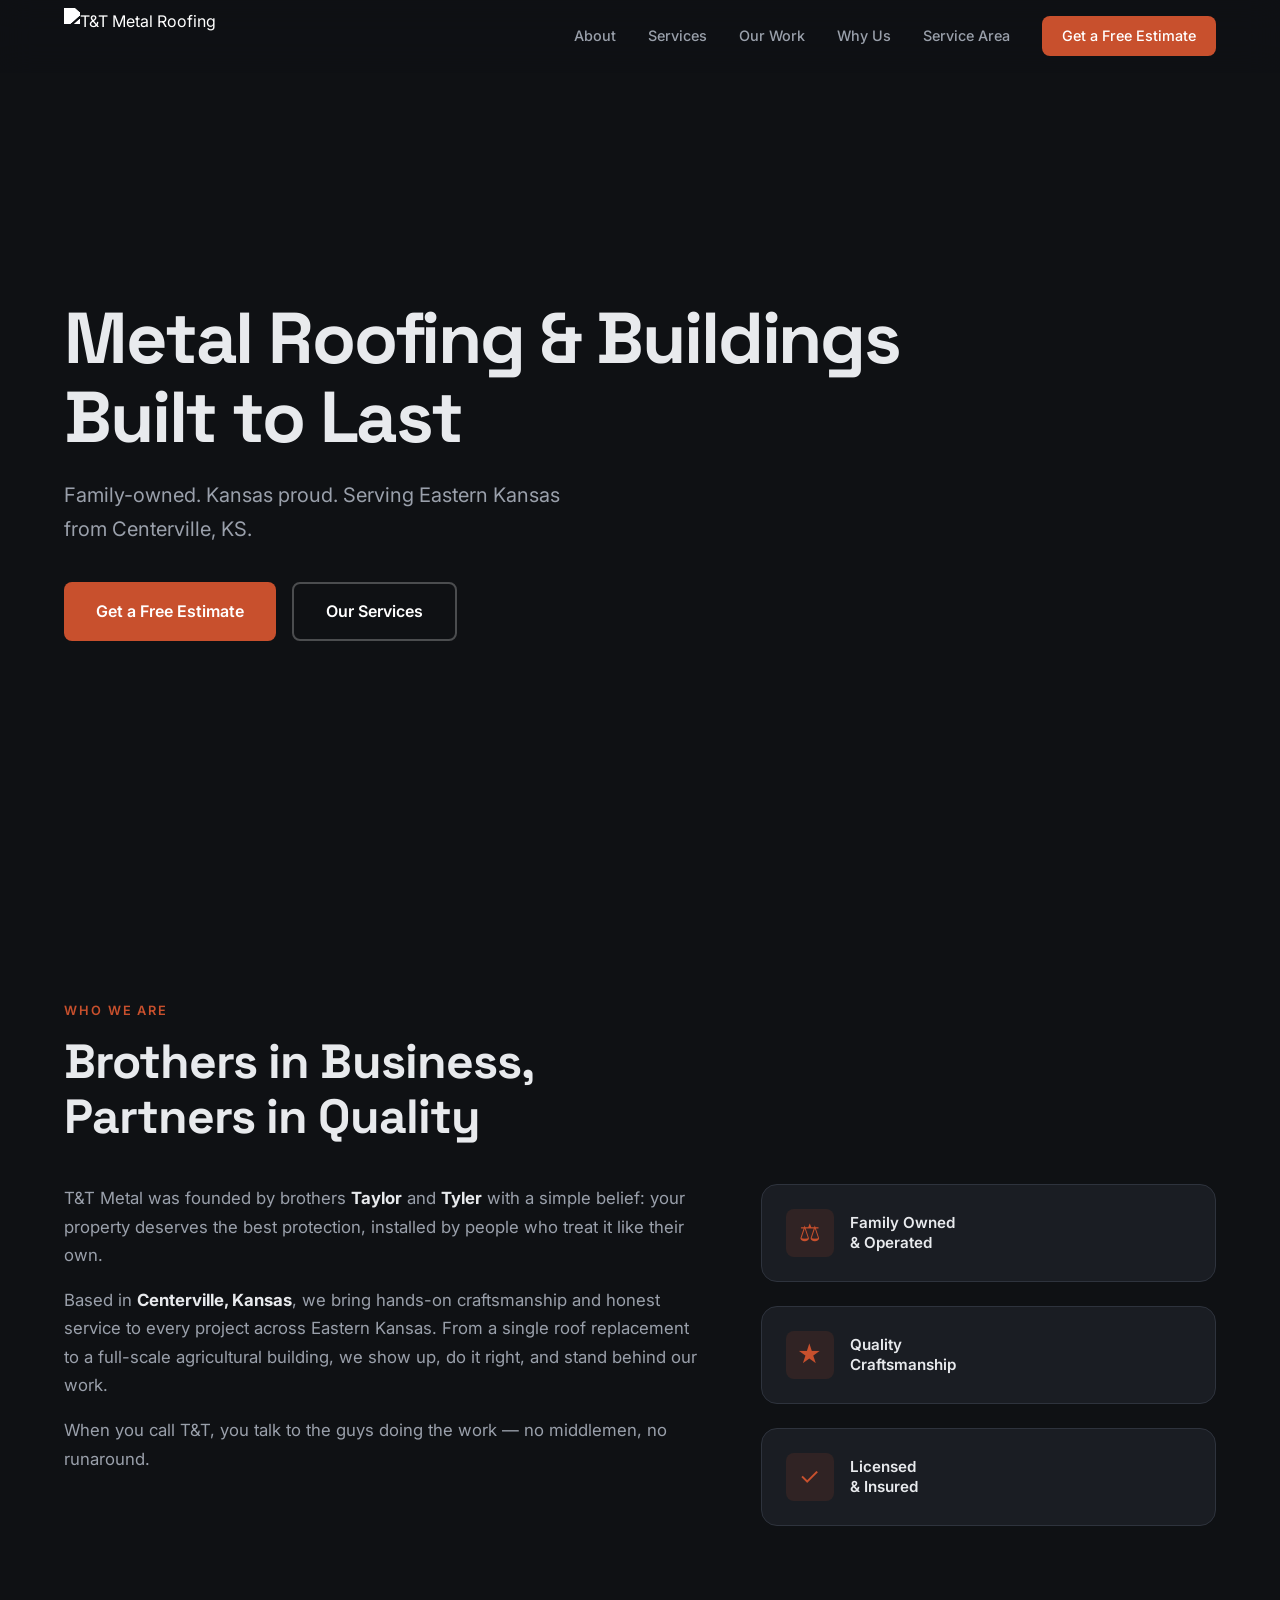
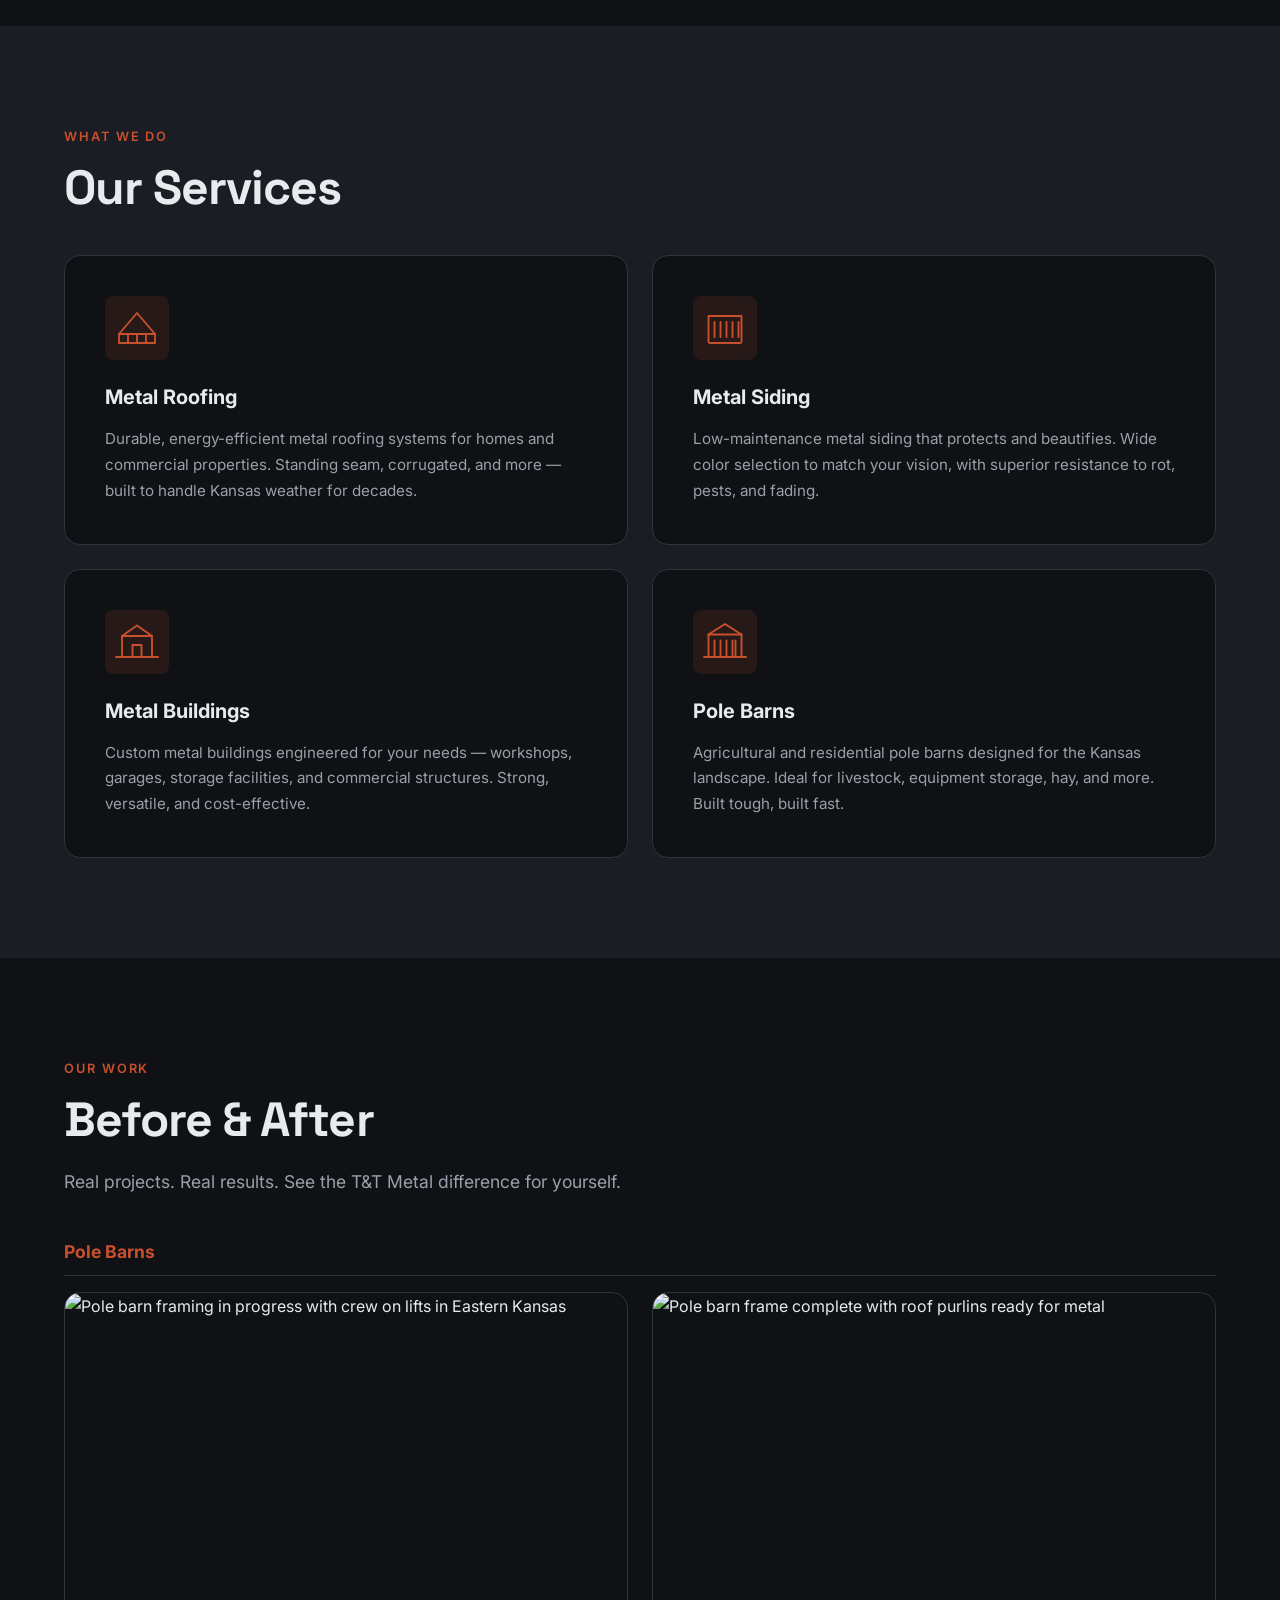
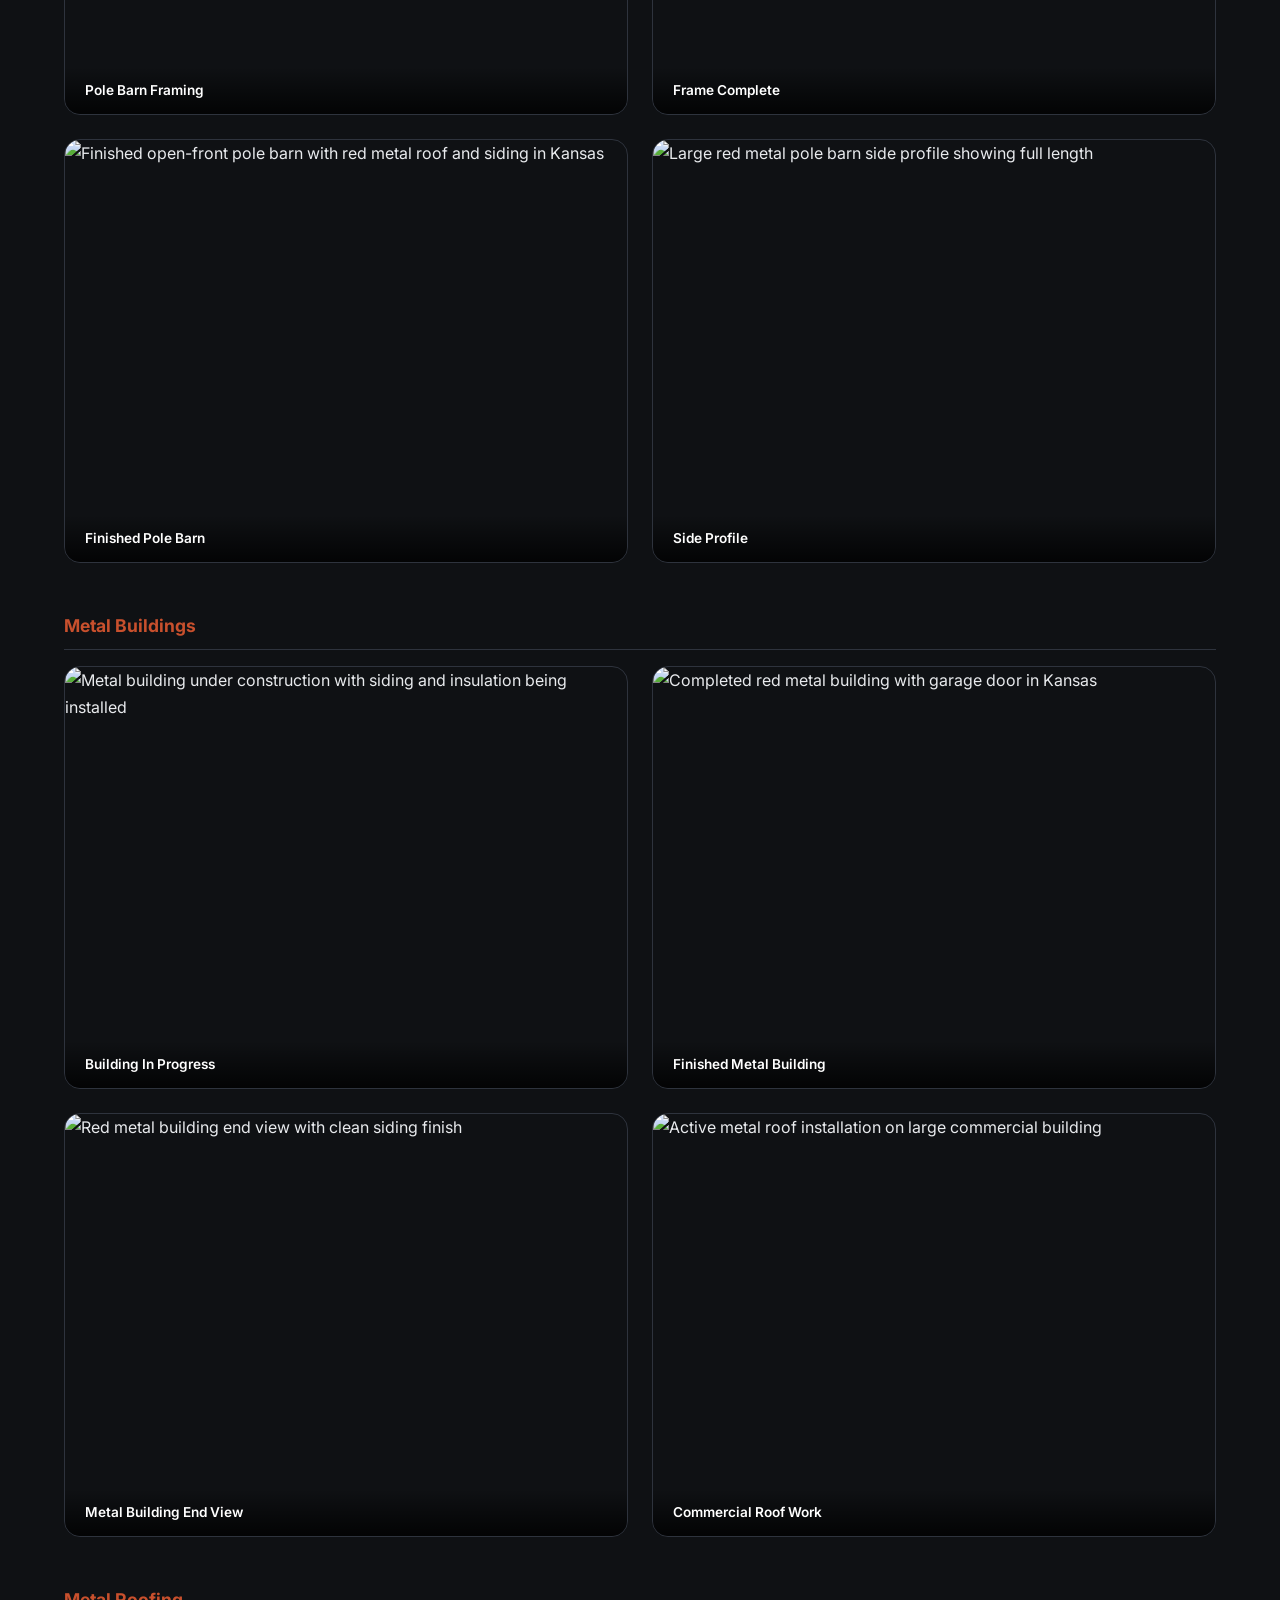
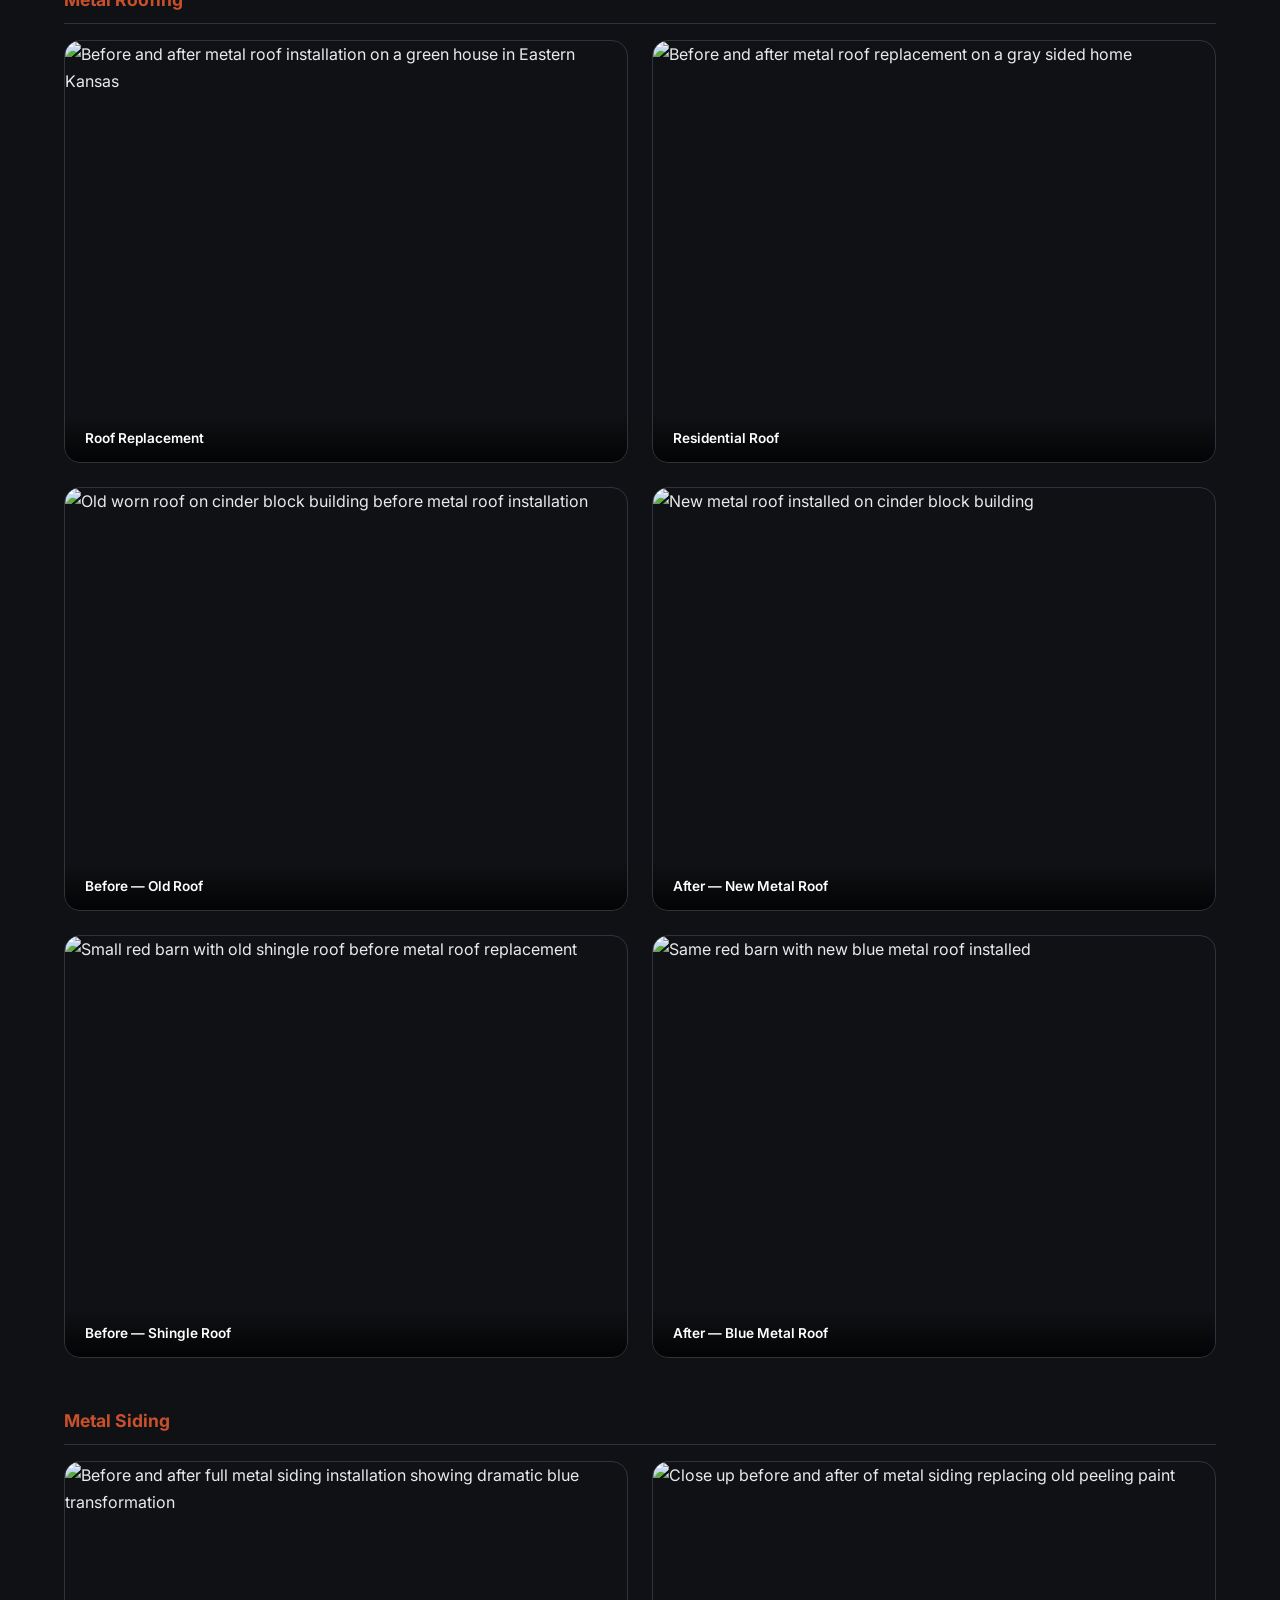
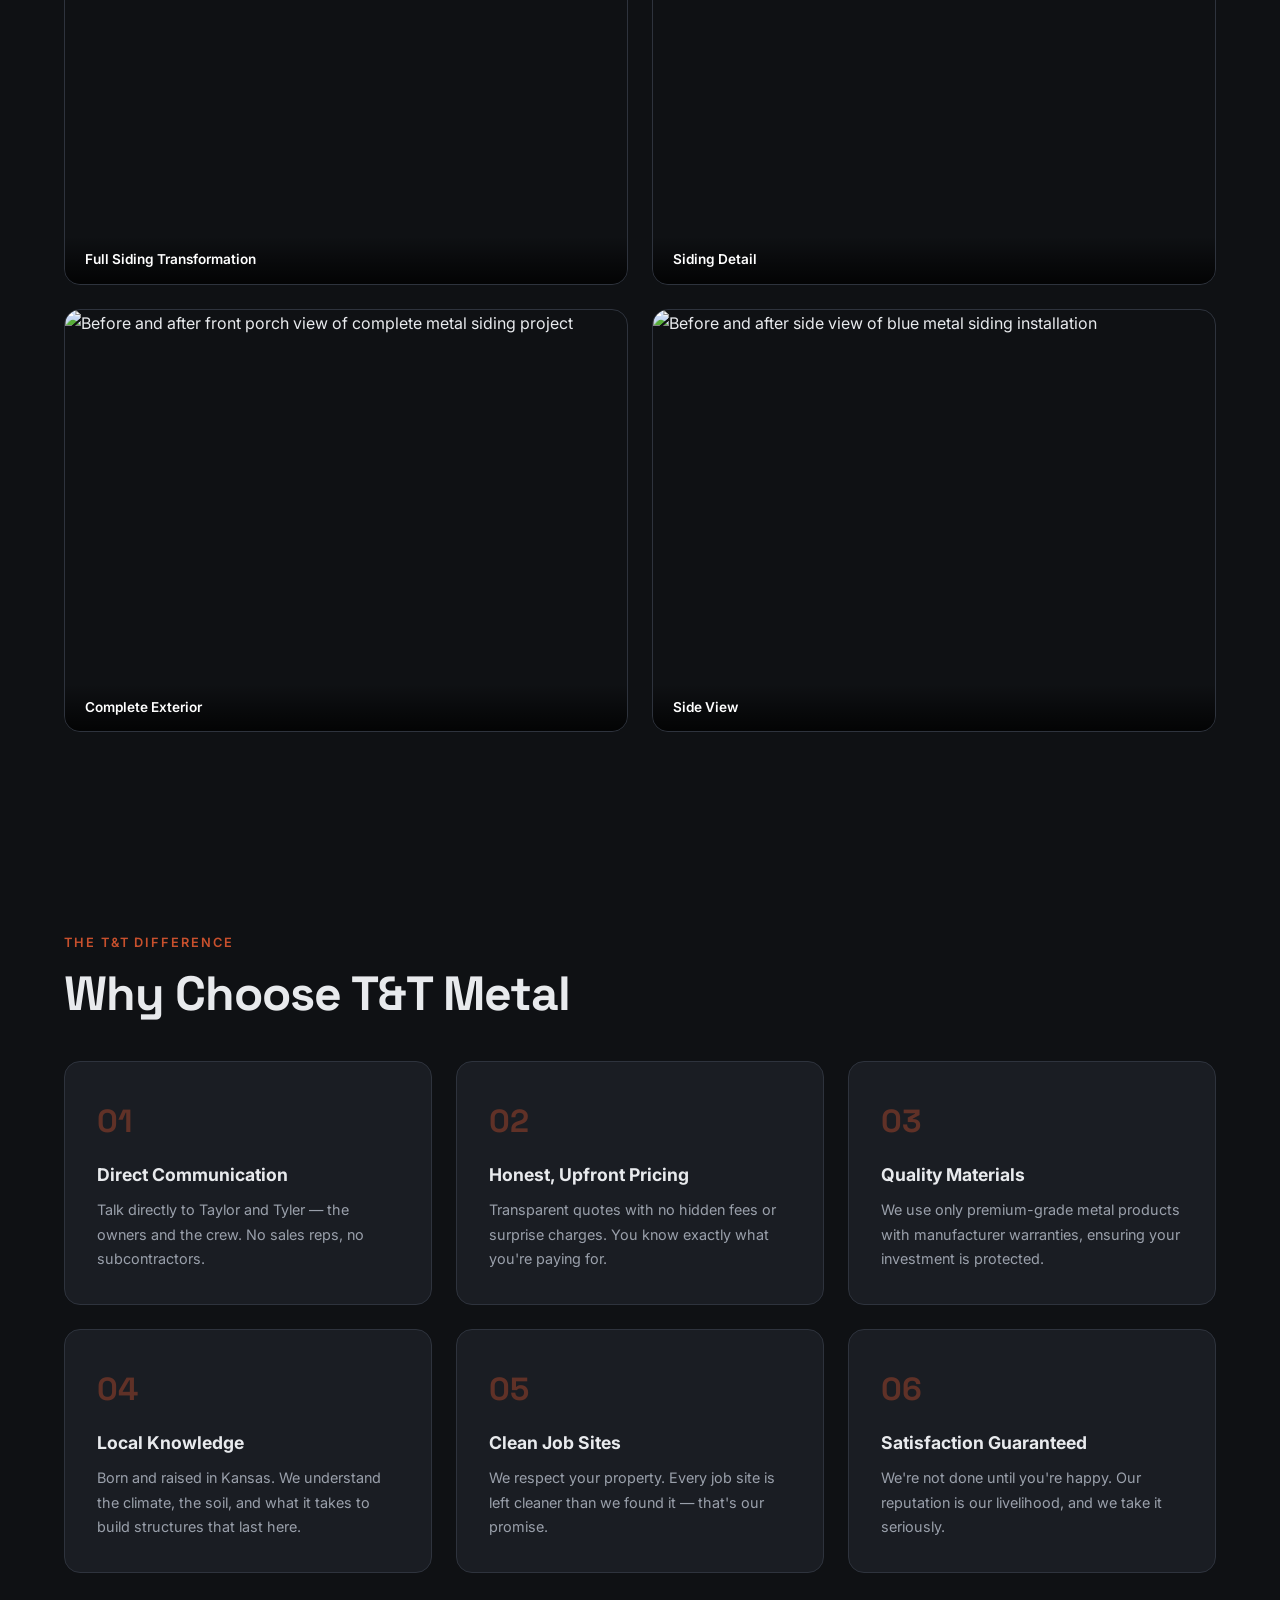
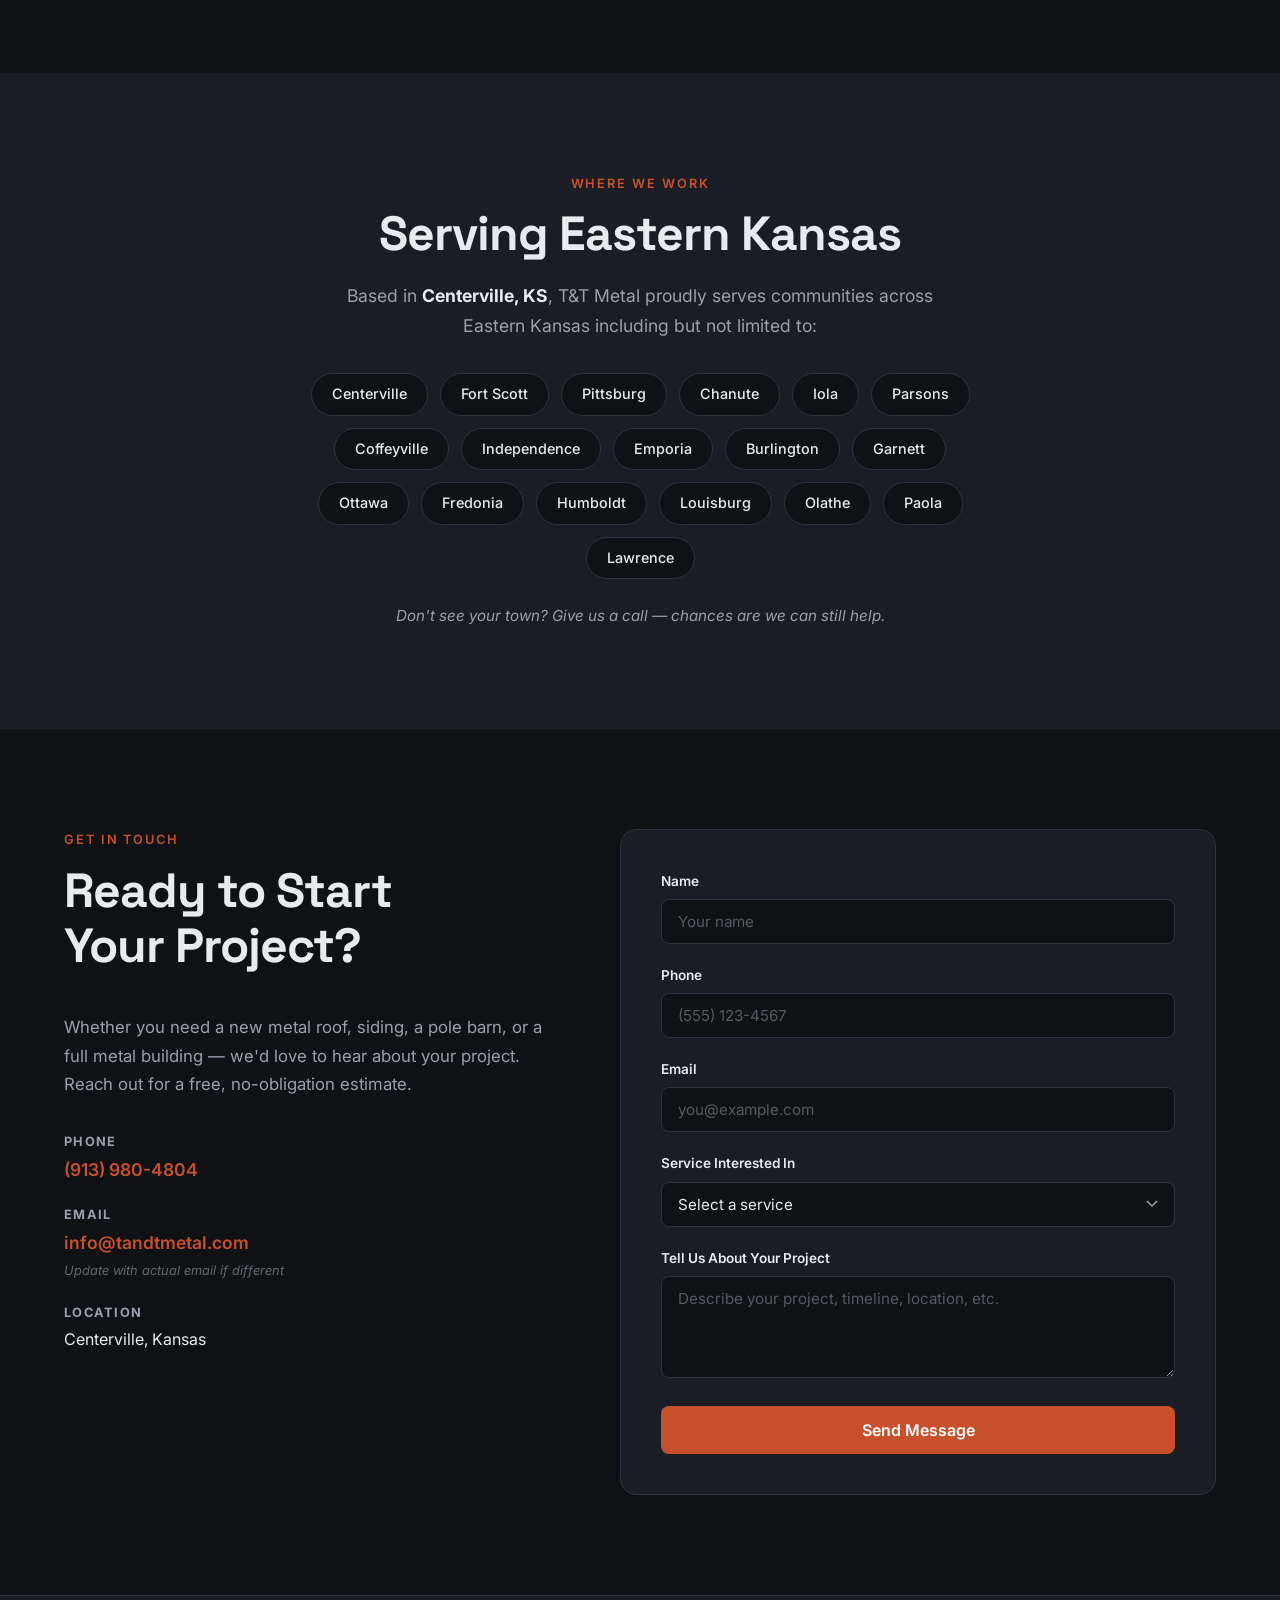
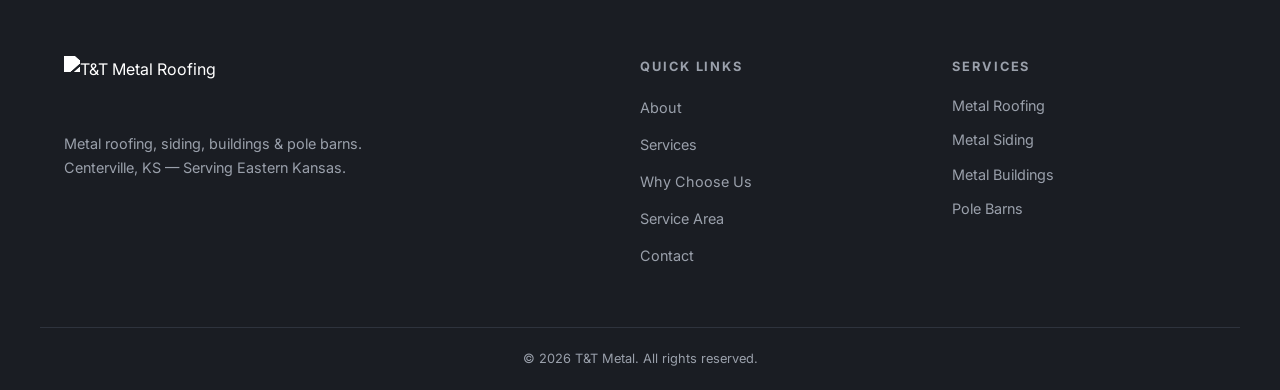
==== index.html @ 86aa4839 "Add new project images, update hero, categorize gallery - New hero slideshow: pole barn (1582), meta" ====
<!DOCTYPE html>
<html lang="en">
<head>
  <meta charset="UTF-8">
  <meta name="viewport" content="width=device-width, initial-scale=1.0">
  <title>T&T Metal | Metal Roofing, Siding & Buildings in Southeast Kansas</title>
  <meta name="description" content="T&T Metal provides expert metal roofing, siding installation, metal buildings, and pole barns across Eastern Kansas. Family-owned and operated out of Centerville, KS. Get a free estimate today.">
  <meta name="keywords" content="metal roofing Kansas, metal siding installation, pole barns Southeast Kansas, metal buildings Centerville KS, T&T Metal, roofing contractor Eastern Kansas">
  <meta name="robots" content="index, follow">
  <link rel="canonical" href="https://www.tandtmetal.com/">

  <!-- Open Graph -->
  <meta property="og:title" content="T&T Metal | Metal Roofing & Buildings in Southeast Kansas">
  <meta property="og:description" content="Expert metal roofing, siding, buildings, and pole barns. Family-owned in Centerville, KS. Serving all of Eastern Kansas.">
  <meta property="og:type" content="website">
  <meta property="og:url" content="https://www.tandtmetal.com/">
  <meta property="og:locale" content="en_US">

  <!-- Fonts -->
  <link rel="preconnect" href="https://fonts.googleapis.com">
  <link rel="preconnect" href="https://fonts.gstatic.com" crossorigin>
  <link href="https://fonts.googleapis.com/css2?family=Inter:wght@400;500;600;700;800&family=Space+Grotesk:wght@700&display=swap" rel="stylesheet">

  <link rel="stylesheet" href="styles.css">

  <!-- Structured Data: LocalBusiness -->
  <script type="application/ld+json">
  {
    "@context": "https://schema.org",
    "@type": "RoofingContractor",
    "name": "T&T Metal",
    "description": "Expert metal roofing, siding installation, metal buildings, and pole barns serving Eastern Kansas.",
    "url": "https://www.tandtmetal.com",
    "telephone": "+19139804804",
    "address": {
      "@type": "PostalAddress",
      "addressLocality": "Centerville",
      "addressRegion": "KS",
      "addressCountry": "US"
    },
    "areaServed": {
      "@type": "GeoCircle",
      "geoMidpoint": {
        "@type": "GeoCoordinates",
        "latitude": 37.73,
        "longitude": -95.46
      },
      "geoRadius": "100 mi"
    },
    "founder": [
      { "@type": "Person", "name": "Taylor" },
      { "@type": "Person", "name": "Tyler" }
    ],
    "sameAs": []
  }
  </script>
</head>
<body>

  <!-- Navigation -->
  <header class="site-header" id="header">
    <nav class="nav container">
      <a href="#hero" class="logo" aria-label="T&T Metal home">
        <img src="images/logo.png" alt="T&T Metal Roofing" class="logo-img">
      </a>
      <ul class="nav-links" id="navLinks">
        <li><a href="#about">About</a></li>
        <li><a href="#services">Services</a></li>
        <li><a href="#gallery">Our Work</a></li>
        <li><a href="#why-us">Why Us</a></li>
        <li><a href="#area">Service Area</a></li>
        <li><a href="#contact" class="btn btn-nav">Get a Free Estimate</a></li>
      </ul>
      <button class="nav-toggle" id="navToggle" aria-label="Toggle navigation" aria-expanded="false">
        <span></span><span></span><span></span>
      </button>
    </nav>
  </header>

  <!-- Hero -->
  <section class="hero" id="hero">
    <div class="hero-slideshow" id="heroSlideshow">
      <div class="hero-slide active" style="background-image: url('images/1582.jpg')"></div>
      <div class="hero-slide" style="background-image: url('images/1580.jpg')"></div>
      <div class="hero-slide" style="background-image: url('images/1584.jpg')"></div>
      <div class="hero-slide" style="background-image: url('images/hero9.jpg')"></div>
      <div class="hero-slide" style="background-image: url('images/hero5.jpg')"></div>
    </div>
    <div class="hero-overlay"></div>
    <div class="hero-content container">
      <h1>Metal Roofing & Buildings<br>Built to Last</h1>
      <p class="hero-sub">Family-owned. Kansas proud. Serving Eastern Kansas from Centerville, KS.</p>
      <div class="hero-actions">
        <a href="#contact" class="btn btn-primary btn-lg">Get a Free Estimate</a>
        <a href="#services" class="btn btn-outline btn-lg">Our Services</a>
      </div>
    </div>
  </section>

  <!-- About -->
  <section class="section about" id="about">
    <div class="container">
      <div class="section-label">Who We Are</div>
      <h2>Brothers in Business,<br>Partners in Quality</h2>
      <div class="about-grid">
        <div class="about-text">
          <p>T&T Metal was founded by brothers <strong>Taylor</strong> and <strong>Tyler</strong> with a simple belief: your property deserves the best protection, installed by people who treat it like their own.</p>
          <p>Based in <strong>Centerville, Kansas</strong>, we bring hands-on craftsmanship and honest service to every project across Eastern Kansas. From a single roof replacement to a full-scale agricultural building, we show up, do it right, and stand behind our work.</p>
          <p>When you call T&T, you talk to the guys doing the work &mdash; no middlemen, no runaround.</p>
        </div>
        <div class="about-stats">
          <div class="stat">
            <span class="stat-icon">&#9878;</span>
            <span class="stat-label">Family Owned<br>& Operated</span>
          </div>
          <div class="stat">
            <span class="stat-icon">&#9733;</span>
            <span class="stat-label">Quality<br>Craftsmanship</span>
          </div>
          <div class="stat">
            <span class="stat-icon">&#10003;</span>
            <span class="stat-label">Licensed<br>& Insured</span>
          </div>
        </div>
      </div>
    </div>
  </section>

  <!-- Services -->
  <section class="section services" id="services">
    <div class="container">
      <div class="section-label">What We Do</div>
      <h2>Our Services</h2>
      <div class="services-grid">

        <div class="service-card">
          <div class="service-icon">
            <svg viewBox="0 0 64 64" fill="none" stroke="currentColor" stroke-width="2.5" stroke-linecap="round" stroke-linejoin="round" width="48" height="48"><path d="M8 40L32 12l24 28"/><path d="M8 40h48v12H8z"/><path d="M20 40v12M32 40v12M44 40v12"/></svg>
          </div>
          <h3>Metal Roofing</h3>
          <p>Durable, energy-efficient metal roofing systems for homes and commercial properties. Standing seam, corrugated, and more &mdash; built to handle Kansas weather for decades.</p>
        </div>

        <div class="service-card">
          <div class="service-icon">
            <svg viewBox="0 0 64 64" fill="none" stroke="currentColor" stroke-width="2.5" stroke-linecap="round" stroke-linejoin="round" width="48" height="48"><rect x="10" y="16" width="44" height="36" rx="2"/><path d="M10 16h44M18 24v20M26 24v20M34 24v20M42 24v20M50 24v20"/></svg>
          </div>
          <h3>Metal Siding</h3>
          <p>Low-maintenance metal siding that protects and beautifies. Wide color selection to match your vision, with superior resistance to rot, pests, and fading.</p>
        </div>

        <div class="service-card">
          <div class="service-icon">
            <svg viewBox="0 0 64 64" fill="none" stroke="currentColor" stroke-width="2.5" stroke-linecap="round" stroke-linejoin="round" width="48" height="48"><path d="M4 52h56"/><rect x="12" y="24" width="40" height="28"/><path d="M12 24L32 10l20 14"/><rect x="26" y="36" width="12" height="16"/></svg>
          </div>
          <h3>Metal Buildings</h3>
          <p>Custom metal buildings engineered for your needs &mdash; workshops, garages, storage facilities, and commercial structures. Strong, versatile, and cost-effective.</p>
        </div>

        <div class="service-card">
          <div class="service-icon">
            <svg viewBox="0 0 64 64" fill="none" stroke="currentColor" stroke-width="2.5" stroke-linecap="round" stroke-linejoin="round" width="48" height="48"><path d="M4 52h56"/><path d="M10 52V22"/><path d="M54 52V22"/><path d="M10 22L32 8l22 14"/><path d="M10 22h44"/><path d="M18 52V30M26 52V30M34 52V30M42 52V30M46 52V30"/></svg>
          </div>
          <h3>Pole Barns</h3>
          <p>Agricultural and residential pole barns designed for the Kansas landscape. Ideal for livestock, equipment storage, hay, and more. Built tough, built fast.</p>
        </div>

      </div>
    </div>
  </section>

  <!-- Gallery -->
  <section class="section gallery" id="gallery">
    <div class="container">
      <div class="section-label">Our Work</div>
      <h2>Before & After</h2>
      <p class="gallery-desc">Real projects. Real results. See the T&T Metal difference for yourself.</p>

      <!-- Pole Barns -->
      <h3 class="gallery-category">Pole Barns</h3>
      <div class="gallery-grid">
        <div class="gallery-item">
          <img src="images/1584.jpg" alt="Pole barn framing in progress with crew on lifts in Eastern Kansas" loading="lazy">
          <span class="gallery-caption">Pole Barn Framing</span>
        </div>
        <div class="gallery-item">
          <img src="images/1583.jpg" alt="Pole barn frame complete with roof purlins ready for metal" loading="lazy">
          <span class="gallery-caption">Frame Complete</span>
        </div>
        <div class="gallery-item">
          <img src="images/1582.jpg" alt="Finished open-front pole barn with red metal roof and siding in Kansas" loading="lazy">
          <span class="gallery-caption">Finished Pole Barn</span>
        </div>
        <div class="gallery-item">
          <img src="images/1580.jpg" alt="Large red metal pole barn side profile showing full length" loading="lazy">
          <span class="gallery-caption">Side Profile</span>
        </div>
      </div>

      <!-- Metal Buildings -->
      <h3 class="gallery-category">Metal Buildings</h3>
      <div class="gallery-grid">
        <div class="gallery-item">
          <img src="images/1570.jpg" alt="Metal building under construction with siding and insulation being installed" loading="lazy">
          <span class="gallery-caption">Building In Progress</span>
        </div>
        <div class="gallery-item">
          <img src="images/1571.jpg" alt="Completed red metal building with garage door in Kansas" loading="lazy">
          <span class="gallery-caption">Finished Metal Building</span>
        </div>
        <div class="gallery-item">
          <img src="images/1581.jpg" alt="Red metal building end view with clean siding finish" loading="lazy">
          <span class="gallery-caption">Metal Building End View</span>
        </div>
        <div class="gallery-item">
          <img src="images/1569.jpg" alt="Active metal roof installation on large commercial building" loading="lazy">
          <span class="gallery-caption">Commercial Roof Work</span>
        </div>
      </div>

      <!-- Metal Roofing -->
      <h3 class="gallery-category">Metal Roofing</h3>
      <div class="gallery-grid">
        <div class="gallery-item">
          <img src="images/hero3.jpg" alt="Before and after metal roof installation on a green house in Eastern Kansas" loading="lazy">
          <span class="gallery-caption">Roof Replacement</span>
        </div>
        <div class="gallery-item">
          <img src="images/hero5.jpg" alt="Before and after metal roof replacement on a gray sided home" loading="lazy">
          <span class="gallery-caption">Residential Roof</span>
        </div>
        <div class="gallery-item">
          <img src="images/1574.jpg" alt="Old worn roof on cinder block building before metal roof installation" loading="lazy">
          <span class="gallery-caption">Before — Old Roof</span>
        </div>
        <div class="gallery-item">
          <img src="images/1575.jpg" alt="New metal roof installed on cinder block building" loading="lazy">
          <span class="gallery-caption">After — New Metal Roof</span>
        </div>
        <div class="gallery-item">
          <img src="images/1576.jpg" alt="Small red barn with old shingle roof before metal roof replacement" loading="lazy">
          <span class="gallery-caption">Before — Shingle Roof</span>
        </div>
        <div class="gallery-item">
          <img src="images/1577.jpg" alt="Same red barn with new blue metal roof installed" loading="lazy">
          <span class="gallery-caption">After — Blue Metal Roof</span>
        </div>
      </div>

      <!-- Metal Siding -->
      <h3 class="gallery-category">Metal Siding</h3>
      <div class="gallery-grid">
        <div class="gallery-item">
          <img src="images/hero9.jpg" alt="Before and after full metal siding installation showing dramatic blue transformation" loading="lazy">
          <span class="gallery-caption">Full Siding Transformation</span>
        </div>
        <div class="gallery-item">
          <img src="images/hero10.jpg" alt="Close up before and after of metal siding replacing old peeling paint" loading="lazy">
          <span class="gallery-caption">Siding Detail</span>
        </div>
        <div class="gallery-item">
          <img src="images/hero12.jpg" alt="Before and after front porch view of complete metal siding project" loading="lazy">
          <span class="gallery-caption">Complete Exterior</span>
        </div>
        <div class="gallery-item">
          <img src="images/hero11.jpg" alt="Before and after side view of blue metal siding installation" loading="lazy">
          <span class="gallery-caption">Side View</span>
        </div>
      </div>
    </div>
  </section>

  <!-- Why Choose Us -->
  <section class="section why-us" id="why-us">
    <div class="container">
      <div class="section-label">The T&T Difference</div>
      <h2>Why Choose T&T Metal</h2>
      <div class="reasons-grid">
        <div class="reason">
          <div class="reason-num">01</div>
          <h3>Direct Communication</h3>
          <p>Talk directly to Taylor and Tyler &mdash; the owners and the crew. No sales reps, no subcontractors.</p>
        </div>
        <div class="reason">
          <div class="reason-num">02</div>
          <h3>Honest, Upfront Pricing</h3>
          <p>Transparent quotes with no hidden fees or surprise charges. You know exactly what you're paying for.</p>
        </div>
        <div class="reason">
          <div class="reason-num">03</div>
          <h3>Quality Materials</h3>
          <p>We use only premium-grade metal products with manufacturer warranties, ensuring your investment is protected.</p>
        </div>
        <div class="reason">
          <div class="reason-num">04</div>
          <h3>Local Knowledge</h3>
          <p>Born and raised in Kansas. We understand the climate, the soil, and what it takes to build structures that last here.</p>
        </div>
        <div class="reason">
          <div class="reason-num">05</div>
          <h3>Clean Job Sites</h3>
          <p>We respect your property. Every job site is left cleaner than we found it &mdash; that's our promise.</p>
        </div>
        <div class="reason">
          <div class="reason-num">06</div>
          <h3>Satisfaction Guaranteed</h3>
          <p>We're not done until you're happy. Our reputation is our livelihood, and we take it seriously.</p>
        </div>
      </div>
    </div>
  </section>

  <!-- Service Area -->
  <section class="section area" id="area">
    <div class="container">
      <div class="section-label">Where We Work</div>
      <h2>Serving Eastern Kansas</h2>
      <p class="area-desc">Based in <strong>Centerville, KS</strong>, T&T Metal proudly serves communities across Eastern Kansas including but not limited to:</p>
      <div class="area-tags">
        <span>Centerville</span>
        <span>Fort Scott</span>
        <span>Pittsburg</span>
        <span>Chanute</span>
        <span>Iola</span>
        <span>Parsons</span>
        <span>Coffeyville</span>
        <span>Independence</span>
        <span>Emporia</span>
        <span>Burlington</span>
        <span>Garnett</span>
        <span>Ottawa</span>
        <span>Fredonia</span>
        <span>Humboldt</span>
        <span>Louisburg</span>
        <span>Olathe</span>
        <span>Paola</span>
        <span>Lawrence</span>
      </div>
      <p class="area-note">Don't see your town? Give us a call &mdash; chances are we can still help.</p>
    </div>
  </section>

  <!-- Contact / CTA -->
  <section class="section contact" id="contact">
    <div class="container">
      <div class="contact-grid">
        <div class="contact-info">
          <div class="section-label">Get In Touch</div>
          <h2>Ready to Start<br>Your Project?</h2>
          <p>Whether you need a new metal roof, siding, a pole barn, or a full metal building &mdash; we'd love to hear about your project. Reach out for a free, no-obligation estimate.</p>
          <div class="contact-methods">
            <div class="contact-method">
              <strong>Phone</strong>
              <a href="tel:+19139804804">(913) 980-4804</a>
            </div>
            <div class="contact-method">
              <strong>Email</strong>
              <a href="mailto:info@tandtmetal.com">info@tandtmetal.com</a>
              <span class="contact-note">Update with actual email if different</span>
            </div>
            <div class="contact-method">
              <strong>Location</strong>
              <span>Centerville, Kansas</span>
            </div>
          </div>
        </div>
        <div class="contact-form-wrap">
          <form class="contact-form" id="contactForm" action="https://formspree.io/f/YOUR_FORM_ID" method="POST">
            <div class="form-group">
              <label for="name">Name</label>
              <input type="text" id="name" name="name" required placeholder="Your name">
            </div>
            <div class="form-group">
              <label for="phone">Phone</label>
              <input type="tel" id="phone" name="phone" required placeholder="(555) 123-4567">
            </div>
            <div class="form-group">
              <label for="email">Email</label>
              <input type="email" id="email" name="email" placeholder="you@example.com">
            </div>
            <div class="form-group">
              <label for="service">Service Interested In</label>
              <select id="service" name="service">
                <option value="">Select a service</option>
                <option value="metal-roofing">Metal Roofing</option>
                <option value="metal-siding">Metal Siding</option>
                <option value="metal-building">Metal Building</option>
                <option value="pole-barn">Pole Barn</option>
                <option value="other">Other</option>
              </select>
            </div>
            <div class="form-group">
              <label for="message">Tell Us About Your Project</label>
              <textarea id="message" name="message" rows="4" placeholder="Describe your project, timeline, location, etc."></textarea>
            </div>
            <button type="submit" class="btn btn-primary btn-lg btn-full">Send Message</button>
          </form>
        </div>
      </div>
    </div>
  </section>

  <!-- Footer -->
  <footer class="site-footer">
    <div class="container footer-inner">
      <div class="footer-brand">
        <a href="#hero" class="logo" aria-label="T&T Metal home">
          <img src="images/logo.png" alt="T&T Metal Roofing" class="logo-img logo-img-footer">
        </a>
        <p>Metal roofing, siding, buildings & pole barns.<br>Centerville, KS &mdash; Serving Eastern Kansas.</p>
      </div>
      <div class="footer-links">
        <h4>Quick Links</h4>
        <ul>
          <li><a href="#about">About</a></li>
          <li><a href="#services">Services</a></li>
          <li><a href="#why-us">Why Choose Us</a></li>
          <li><a href="#area">Service Area</a></li>
          <li><a href="#contact">Contact</a></li>
        </ul>
      </div>
      <div class="footer-services">
        <h4>Services</h4>
        <ul>
          <li>Metal Roofing</li>
          <li>Metal Siding</li>
          <li>Metal Buildings</li>
          <li>Pole Barns</li>
        </ul>
      </div>
    </div>
    <div class="footer-bottom container">
      <p>&copy; 2026 T&T Metal. All rights reserved.</p>
    </div>
  </footer>

  <script src="main.js"></script>
</body>
</html>
---- styles.css ----
/* ============================================
   T&T Metal — Marketing Site Styles
   ============================================ */

:root {
  --color-bg: #0f1114;
  --color-surface: #1a1d23;
  --color-surface-alt: #22262e;
  --color-border: #2e333d;
  --color-text: #e8eaed;
  --color-text-muted: #9aa0ab;
  --color-accent: #c8502d;
  --color-accent-hover: #e05a32;
  --color-accent-soft: rgba(200, 80, 45, 0.12);
  --color-white: #ffffff;
  --font-body: 'Inter', -apple-system, BlinkMacSystemFont, 'Segoe UI', sans-serif;
  --font-display: 'Space Grotesk', 'Inter', sans-serif;
  --radius: 8px;
  --radius-lg: 16px;
  --shadow: 0 4px 24px rgba(0,0,0,0.3);
  --transition: 0.3s cubic-bezier(0.4, 0, 0.2, 1);
  --max-width: 1200px;
}

/* Reset */
*, *::before, *::after { box-sizing: border-box; margin: 0; padding: 0; }
html { scroll-behavior: smooth; scroll-padding-top: 80px; }
body {
  font-family: var(--font-body);
  background: var(--color-bg);
  color: var(--color-text);
  line-height: 1.7;
  -webkit-font-smoothing: antialiased;
}
a { color: inherit; text-decoration: none; }
img { max-width: 100%; display: block; }
ul { list-style: none; }

/* Container */
.container {
  width: 100%;
  max-width: var(--max-width);
  margin: 0 auto;
  padding: 0 24px;
}

/* ---- HEADER ---- */
.site-header {
  position: fixed;
  top: 0; left: 0; right: 0;
  z-index: 1000;
  background: rgba(15, 17, 20, 0.85);
  backdrop-filter: blur(16px);
  -webkit-backdrop-filter: blur(16px);
  border-bottom: 1px solid transparent;
  transition: border-color var(--transition), background var(--transition);
}
.site-header.scrolled {
  border-bottom-color: var(--color-border);
  background: rgba(15, 17, 20, 0.95);
}
.nav {
  display: flex;
  align-items: center;
  justify-content: space-between;
  height: 72px;
}
.logo {
  display: flex;
  align-items: center;
}
.logo-img {
  height: 56px;
  max-width: 180px;
  width: auto;
  object-fit: contain;
  filter: brightness(0) invert(1);
}
.logo-img-footer {
  height: 64px;
  max-width: 220px;
}
.nav-links {
  display: flex;
  align-items: center;
  gap: 32px;
}
.nav-links a {
  font-size: 0.9rem;
  font-weight: 500;
  color: var(--color-text-muted);
  transition: color var(--transition);
}
.nav-links a:hover { color: var(--color-white); }
.nav-toggle { display: none; }

/* ---- BUTTONS ---- */
.btn {
  display: inline-flex;
  align-items: center;
  justify-content: center;
  font-family: var(--font-body);
  font-weight: 600;
  font-size: 0.9rem;
  border: none;
  border-radius: var(--radius);
  cursor: pointer;
  transition: all var(--transition);
  padding: 10px 24px;
  white-space: nowrap;
}
.btn-primary {
  background: var(--color-accent);
  color: var(--color-white);
}
.btn-primary:hover { background: var(--color-accent-hover); transform: translateY(-1px); }
.btn-outline {
  background: transparent;
  color: var(--color-white);
  border: 2px solid rgba(255,255,255,0.25);
}
.btn-outline:hover { border-color: var(--color-white); }
.btn-nav {
  background: var(--color-accent);
  color: var(--color-white) !important;
  padding: 8px 20px;
  border-radius: var(--radius);
}
.btn-nav:hover { background: var(--color-accent-hover); }
.btn-lg { padding: 14px 32px; font-size: 1rem; }
.btn-full { width: 100%; }

/* ---- HERO ---- */
.hero {
  position: relative;
  min-height: 100vh;
  display: flex;
  align-items: center;
  background: var(--color-bg);
  overflow: hidden;
}
.hero-slideshow {
  position: absolute;
  inset: 0;
  z-index: 0;
}
.hero-slide {
  position: absolute;
  inset: 0;
  background-size: contain;
  background-position: right center;
  background-repeat: no-repeat;
  opacity: 0;
  transition: opacity 1.2s ease;
}
.hero-slide.active {
  opacity: 1;
}
.hero-overlay {
  position: absolute;
  inset: 0;
  z-index: 1;
  background: linear-gradient(
    135deg,
    rgba(15, 17, 20, 0.88) 0%,
    rgba(15, 17, 20, 0.7) 40%,
    rgba(15, 17, 20, 0.5) 100%
  );
}
.hero-content {
  position: relative;
  z-index: 2;
  padding: 120px 24px 80px;
}
.hero h1 {
  font-family: var(--font-display);
  font-size: clamp(2.5rem, 6vw, 4.5rem);
  font-weight: 700;
  line-height: 1.1;
  letter-spacing: -0.03em;
  margin-bottom: 20px;
}
.hero-sub {
  font-size: clamp(1rem, 2vw, 1.25rem);
  color: var(--color-text-muted);
  max-width: 520px;
  margin-bottom: 36px;
}
.hero-actions { display: flex; gap: 16px; flex-wrap: wrap; }

/* ---- SECTIONS ---- */
.section { padding: 100px 0; }
.section-label {
  font-size: 0.8rem;
  font-weight: 600;
  letter-spacing: 0.15em;
  text-transform: uppercase;
  color: var(--color-accent);
  margin-bottom: 12px;
}
.section h2 {
  font-family: var(--font-display);
  font-size: clamp(2rem, 4vw, 3rem);
  font-weight: 700;
  line-height: 1.15;
  letter-spacing: -0.02em;
  margin-bottom: 40px;
}

/* ---- ABOUT ---- */
.about { background: var(--color-bg); }
.about-grid {
  display: grid;
  grid-template-columns: 1.4fr 1fr;
  gap: 60px;
  align-items: start;
}
.about-text p {
  color: var(--color-text-muted);
  margin-bottom: 16px;
  font-size: 1.05rem;
}
.about-text strong { color: var(--color-text); }
.about-stats {
  display: flex;
  flex-direction: column;
  gap: 24px;
}
.stat {
  display: flex;
  align-items: center;
  gap: 16px;
  background: var(--color-surface);
  border: 1px solid var(--color-border);
  border-radius: var(--radius-lg);
  padding: 24px;
}
.stat-icon {
  font-size: 1.5rem;
  width: 48px;
  height: 48px;
  display: flex;
  align-items: center;
  justify-content: center;
  background: var(--color-accent-soft);
  color: var(--color-accent);
  border-radius: var(--radius);
  flex-shrink: 0;
}
.stat-label {
  font-size: 0.95rem;
  font-weight: 600;
  line-height: 1.3;
}

/* ---- SERVICES ---- */
.services { background: var(--color-surface); }
.services-grid {
  display: grid;
  grid-template-columns: repeat(2, 1fr);
  gap: 24px;
}
.service-card {
  background: var(--color-bg);
  border: 1px solid var(--color-border);
  border-radius: var(--radius-lg);
  padding: 40px;
  transition: border-color var(--transition), transform var(--transition);
}
.service-card:hover {
  border-color: var(--color-accent);
  transform: translateY(-4px);
}
.service-icon {
  width: 64px;
  height: 64px;
  display: flex;
  align-items: center;
  justify-content: center;
  background: var(--color-accent-soft);
  border-radius: var(--radius);
  margin-bottom: 20px;
  color: var(--color-accent);
}
.service-card h3 {
  font-size: 1.25rem;
  font-weight: 700;
  margin-bottom: 12px;
}
.service-card p {
  color: var(--color-text-muted);
  font-size: 0.95rem;
  line-height: 1.7;
}

/* ---- GALLERY ---- */
.gallery {
  background: var(--color-bg);
}
.gallery-desc {
  font-size: 1.1rem;
  color: var(--color-text-muted);
  max-width: 600px;
  margin-top: -20px;
  margin-bottom: 40px;
}
.gallery-category {
  font-size: 1.1rem;
  font-weight: 700;
  color: var(--color-accent);
  margin-bottom: 16px;
  padding-bottom: 8px;
  border-bottom: 1px solid var(--color-border);
}
.gallery-grid + .gallery-category {
  margin-top: 48px;
}
.gallery-grid {
  display: grid;
  grid-template-columns: repeat(2, 1fr);
  gap: 24px;
}
.gallery-item {
  position: relative;
  border-radius: var(--radius-lg);
  overflow: hidden;
  border: 1px solid var(--color-border);
  transition: border-color var(--transition), transform var(--transition);
}
.gallery-item:hover {
  border-color: var(--color-accent);
  transform: translateY(-4px);
}
.gallery-item img {
  width: 100%;
  height: 100%;
  object-fit: cover;
  display: block;
  aspect-ratio: 4 / 3;
}
.gallery-caption {
  position: absolute;
  bottom: 0;
  left: 0;
  right: 0;
  padding: 12px 20px;
  background: linear-gradient(transparent, rgba(0,0,0,0.8));
  font-size: 0.85rem;
  font-weight: 600;
  color: var(--color-white);
}

/* ---- WHY US ---- */
.why-us { background: var(--color-bg); }
.reasons-grid {
  display: grid;
  grid-template-columns: repeat(3, 1fr);
  gap: 24px;
}
.reason {
  padding: 32px;
  border-radius: var(--radius-lg);
  background: var(--color-surface);
  border: 1px solid var(--color-border);
  transition: border-color var(--transition);
}
.reason:hover { border-color: var(--color-accent); }
.reason-num {
  font-family: var(--font-display);
  font-size: 2rem;
  font-weight: 700;
  color: var(--color-accent);
  opacity: 0.4;
  margin-bottom: 12px;
}
.reason h3 {
  font-size: 1.1rem;
  font-weight: 700;
  margin-bottom: 8px;
}
.reason p {
  font-size: 0.9rem;
  color: var(--color-text-muted);
  line-height: 1.7;
}

/* ---- SERVICE AREA ---- */
.area {
  background: var(--color-surface);
  text-align: center;
}
.area-desc {
  font-size: 1.1rem;
  color: var(--color-text-muted);
  max-width: 600px;
  margin: -20px auto 32px;
}
.area-desc strong { color: var(--color-text); }
.area-tags {
  display: flex;
  flex-wrap: wrap;
  gap: 12px;
  justify-content: center;
  max-width: 700px;
  margin: 0 auto 24px;
}
.area-tags span {
  background: var(--color-bg);
  border: 1px solid var(--color-border);
  border-radius: 100px;
  padding: 8px 20px;
  font-size: 0.9rem;
  font-weight: 500;
  transition: border-color var(--transition), color var(--transition);
}
.area-tags span:hover {
  border-color: var(--color-accent);
  color: var(--color-accent);
}
.area-note {
  font-size: 0.95rem;
  color: var(--color-text-muted);
  font-style: italic;
}

/* ---- CONTACT ---- */
.contact { background: var(--color-bg); }
.contact-grid {
  display: grid;
  grid-template-columns: 1fr 1.2fr;
  gap: 60px;
  align-items: start;
}
.contact-info p {
  color: var(--color-text-muted);
  font-size: 1.05rem;
  margin-bottom: 32px;
}
.contact-methods {
  display: flex;
  flex-direction: column;
  gap: 20px;
}
.contact-method {
  display: flex;
  flex-direction: column;
  gap: 2px;
}
.contact-method strong {
  font-size: 0.8rem;
  letter-spacing: 0.1em;
  text-transform: uppercase;
  color: var(--color-text-muted);
}
.contact-method a {
  font-size: 1.1rem;
  font-weight: 600;
  color: var(--color-accent);
  transition: color var(--transition);
}
.contact-method a:hover { color: var(--color-accent-hover); }
.contact-note {
  font-size: 0.8rem;
  color: var(--color-text-muted);
  opacity: 0.6;
  font-style: italic;
}
.contact-form-wrap {
  background: var(--color-surface);
  border: 1px solid var(--color-border);
  border-radius: var(--radius-lg);
  padding: 40px;
}
.form-group {
  margin-bottom: 20px;
}
.form-group label {
  display: block;
  font-size: 0.85rem;
  font-weight: 600;
  margin-bottom: 6px;
  color: var(--color-text);
}
.form-group input,
.form-group select,
.form-group textarea {
  width: 100%;
  padding: 12px 16px;
  font-family: var(--font-body);
  font-size: 0.95rem;
  background: var(--color-bg);
  border: 1px solid var(--color-border);
  border-radius: var(--radius);
  color: var(--color-text);
  transition: border-color var(--transition);
}
.form-group input::placeholder,
.form-group textarea::placeholder {
  color: var(--color-text-muted);
  opacity: 0.5;
}
.form-group input:focus,
.form-group select:focus,
.form-group textarea:focus {
  outline: none;
  border-color: var(--color-accent);
}
.form-group select {
  appearance: none;
  background-image: url("data:image/svg+xml,%3Csvg xmlns='http://www.w3.org/2000/svg' width='12' height='8'%3E%3Cpath d='M1 1l5 5 5-5' stroke='%239aa0ab' stroke-width='1.5' fill='none'/%3E%3C/svg%3E");
  background-repeat: no-repeat;
  background-position: right 16px center;
  padding-right: 40px;
}

/* ---- FOOTER ---- */
.site-footer {
  background: var(--color-surface);
  border-top: 1px solid var(--color-border);
  padding: 60px 0 0;
}
.footer-inner {
  display: grid;
  grid-template-columns: 2fr 1fr 1fr;
  gap: 48px;
  padding-bottom: 48px;
}
.footer-brand p {
  color: var(--color-text-muted);
  font-size: 0.9rem;
  margin-top: 12px;
}
.footer-links h4,
.footer-services h4 {
  font-size: 0.8rem;
  letter-spacing: 0.15em;
  text-transform: uppercase;
  color: var(--color-text-muted);
  margin-bottom: 16px;
}
.footer-links ul li,
.footer-services ul li {
  margin-bottom: 10px;
}
.footer-links a {
  font-size: 0.9rem;
  color: var(--color-text-muted);
  transition: color var(--transition);
}
.footer-links a:hover { color: var(--color-white); }
.footer-services li {
  font-size: 0.9rem;
  color: var(--color-text-muted);
}
.footer-bottom {
  border-top: 1px solid var(--color-border);
  padding: 20px 24px;
  text-align: center;
}
.footer-bottom p {
  font-size: 0.8rem;
  color: var(--color-text-muted);
}

/* ---- MOBILE NAV ---- */
.nav-toggle {
  display: none;
  flex-direction: column;
  gap: 5px;
  background: none;
  border: none;
  cursor: pointer;
  padding: 4px;
}
.nav-toggle span {
  display: block;
  width: 24px;
  height: 2px;
  background: var(--color-text);
  border-radius: 2px;
  transition: var(--transition);
}
.nav-toggle.active span:nth-child(1) { transform: rotate(45deg) translate(5px, 5px); }
.nav-toggle.active span:nth-child(2) { opacity: 0; }
.nav-toggle.active span:nth-child(3) { transform: rotate(-45deg) translate(5px, -5px); }

/* ---- RESPONSIVE ---- */
@media (max-width: 900px) {
  .nav-toggle { display: flex; }
  .nav-links {
    position: fixed;
    top: 72px;
    left: 0; right: 0;
    background: rgba(15, 17, 20, 0.98);
    backdrop-filter: blur(16px);
    flex-direction: column;
    padding: 32px 24px;
    gap: 24px;
    transform: translateY(-120%);
    transition: transform var(--transition);
    border-bottom: 1px solid var(--color-border);
  }
  .nav-links.open { transform: translateY(0); }
  .logo-img { height: 44px; }
  .logo-img-footer { height: 52px; }
  .hero { min-height: 80vh; }
  .hero-slide {
    background-size: cover;
    background-position: center;
  }
  .hero-overlay {
    background: linear-gradient(
      180deg,
      rgba(15, 17, 20, 0.7) 0%,
      rgba(15, 17, 20, 0.4) 40%,
      rgba(15, 17, 20, 0.7) 100%
    );
  }
  .hero-content { padding: 100px 20px 60px; }
  .hero h1 { font-size: 2rem; }
  .hero-sub { font-size: 1rem; }
  .hero-actions { flex-direction: column; gap: 12px; }
  .hero-actions .btn { width: 100%; text-align: center; }
  .about-grid { grid-template-columns: 1fr; gap: 40px; }
  .services-grid { grid-template-columns: 1fr; }
  .gallery-grid { grid-template-columns: 1fr; }
  .gallery-item img { aspect-ratio: auto; }
  .reasons-grid { grid-template-columns: 1fr; }
  .contact-grid { grid-template-columns: 1fr; }
  .footer-inner { grid-template-columns: 1fr; gap: 32px; }
}

@media (max-width: 600px) {
  .section { padding: 64px 0; }
  .logo-img { height: 38px; }
  .hero { min-height: 70vh; }
  .hero-content { padding: 90px 16px 48px; }
  .hero h1 { font-size: 1.75rem; }
  .service-card { padding: 28px; }
  .reason { padding: 24px; }
  .contact-form-wrap { padding: 24px; }
  .reasons-grid { grid-template-columns: 1fr; }
  .area-tags { gap: 8px; }
  .area-tags span { padding: 6px 14px; font-size: 0.8rem; }
}

/* ---- SCROLL ANIMATIONS ---- */
.fade-in {
  opacity: 0;
  transform: translateY(24px);
  transition: opacity 0.6s ease, transform 0.6s ease;
}
.fade-in.visible {
  opacity: 1;
  transform: translateY(0);
}
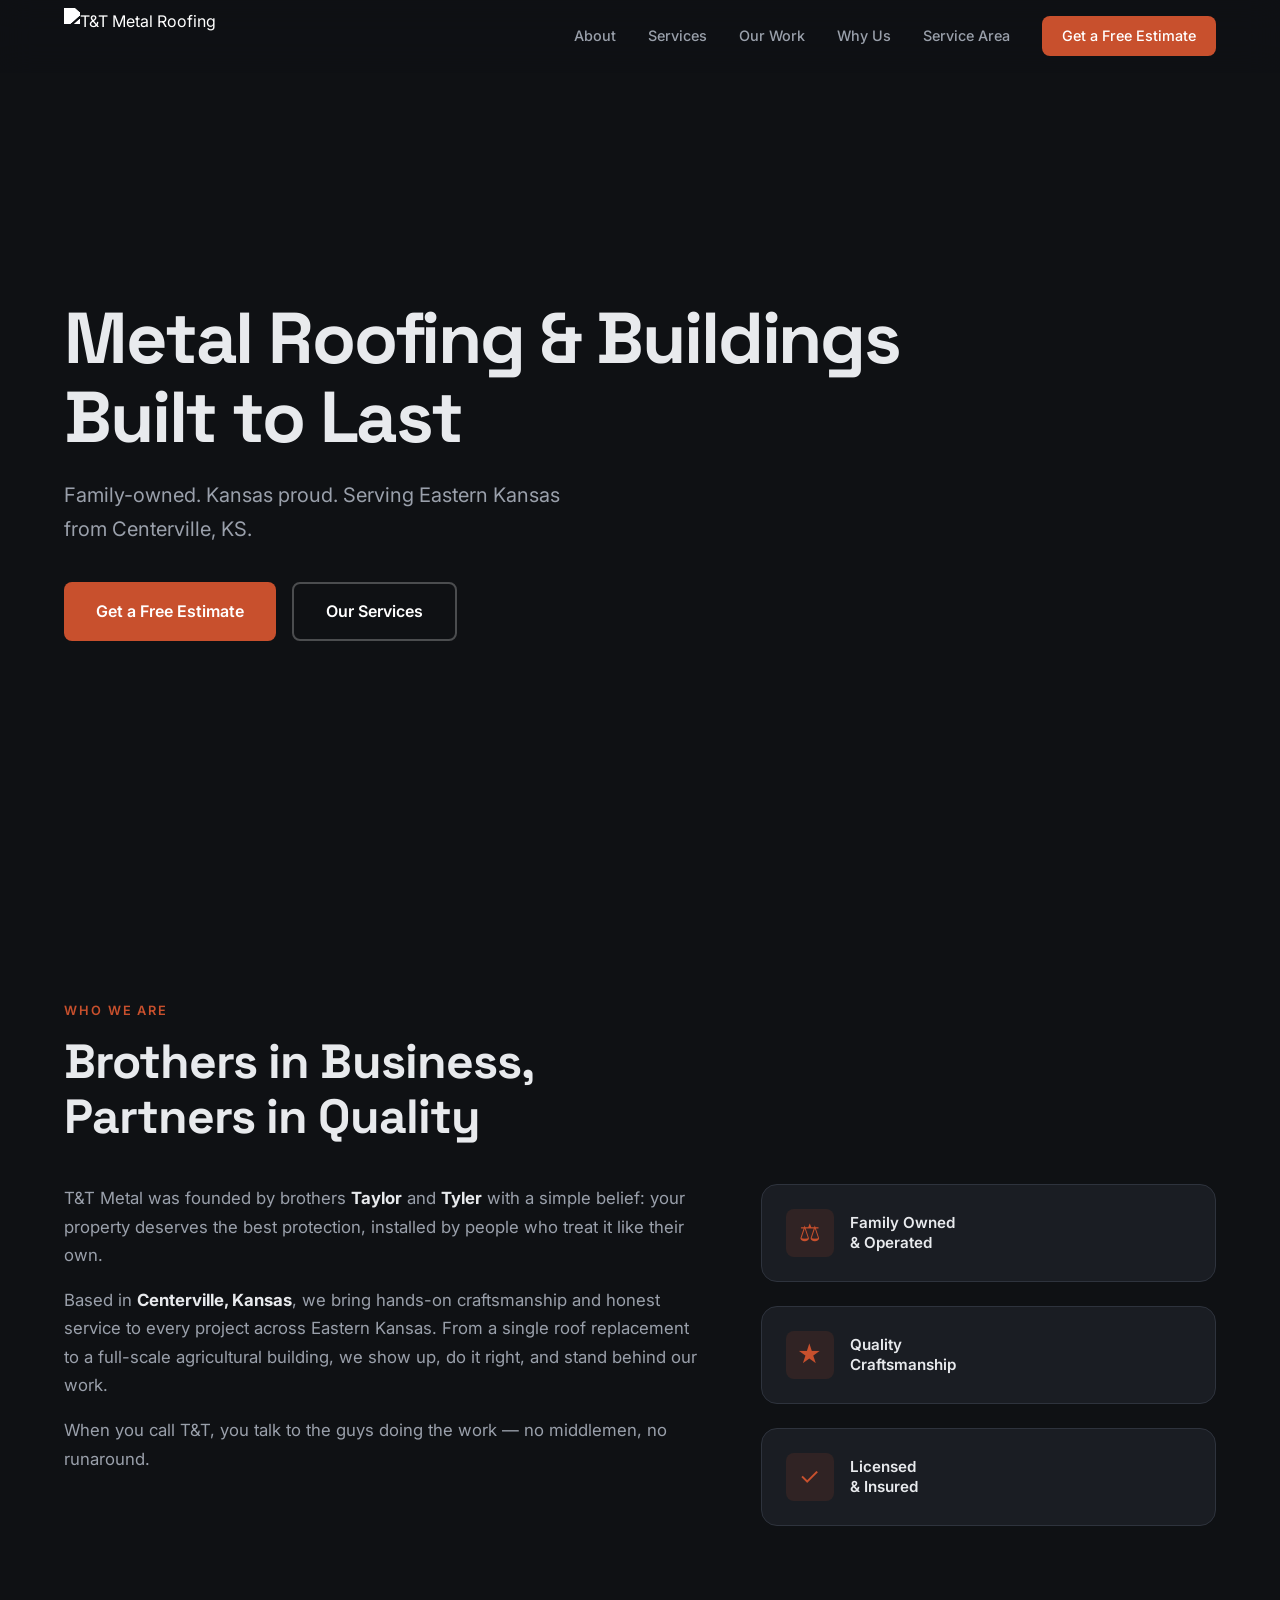
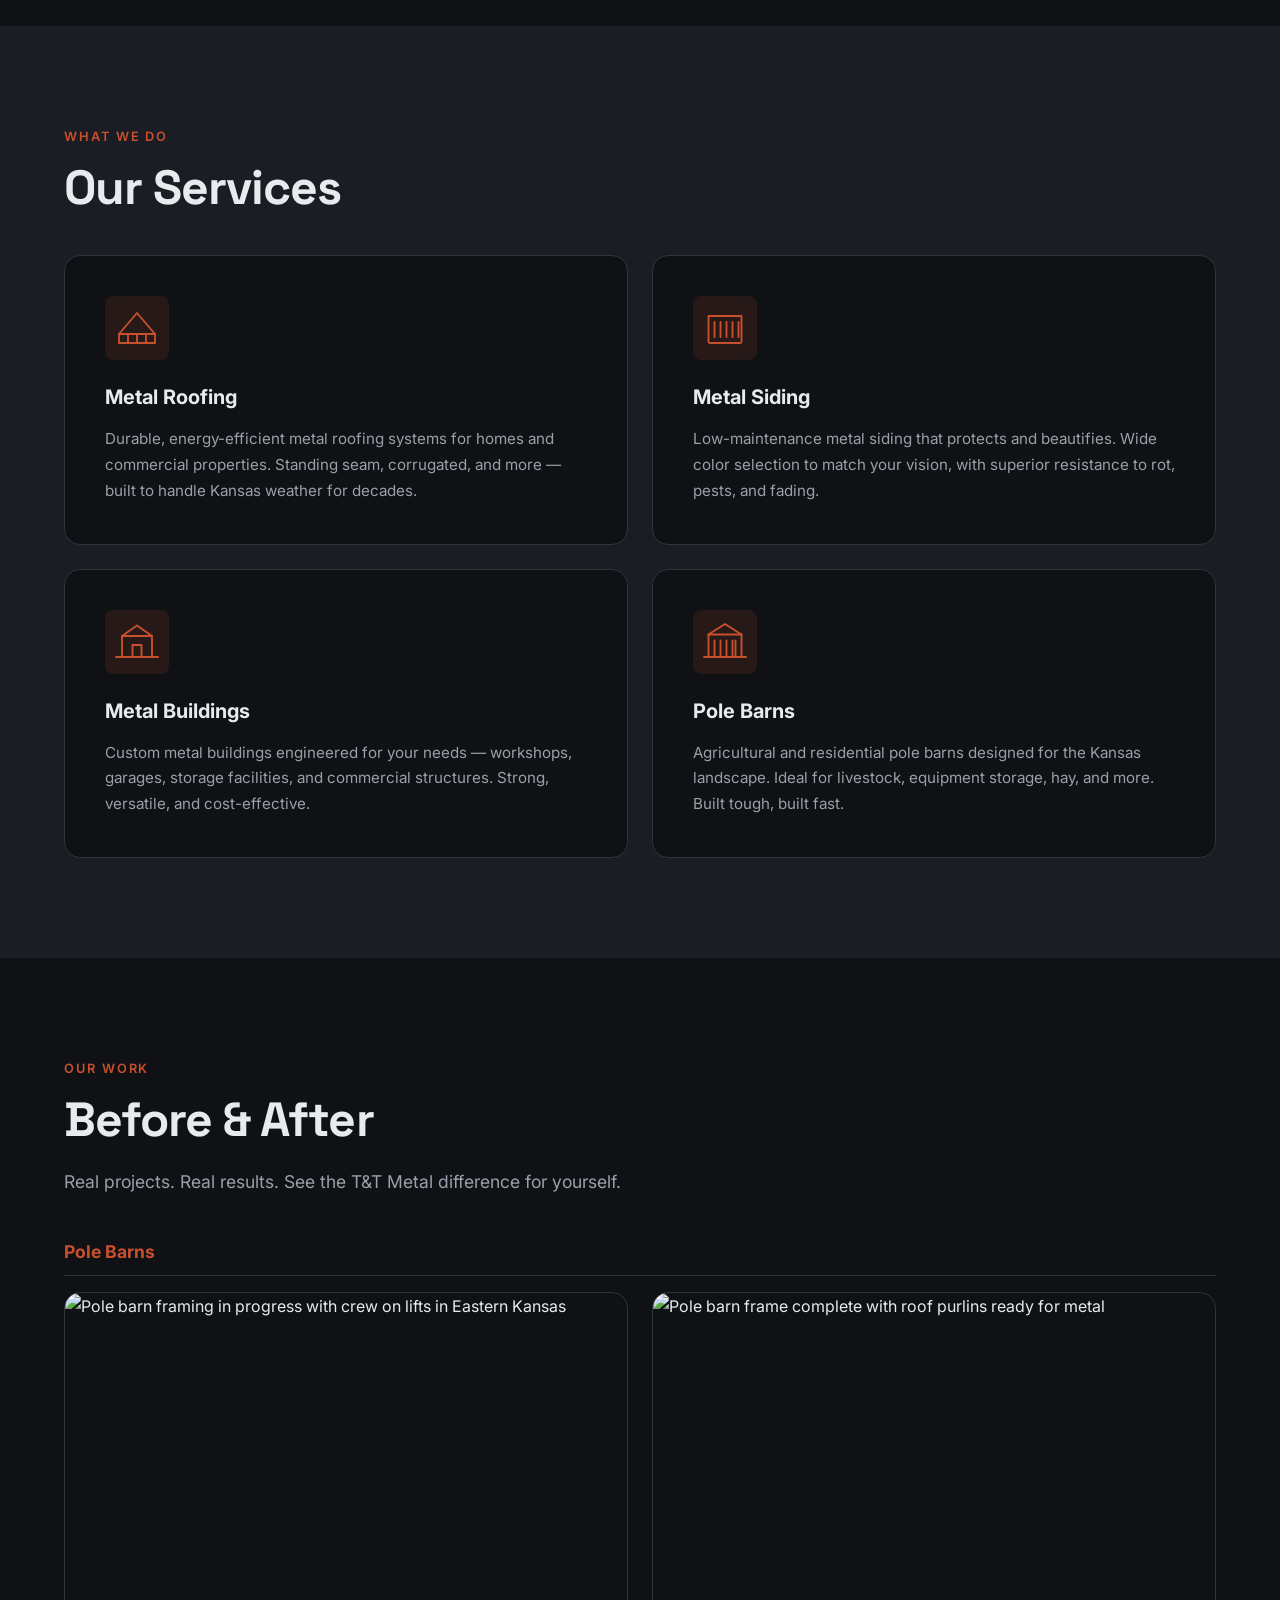
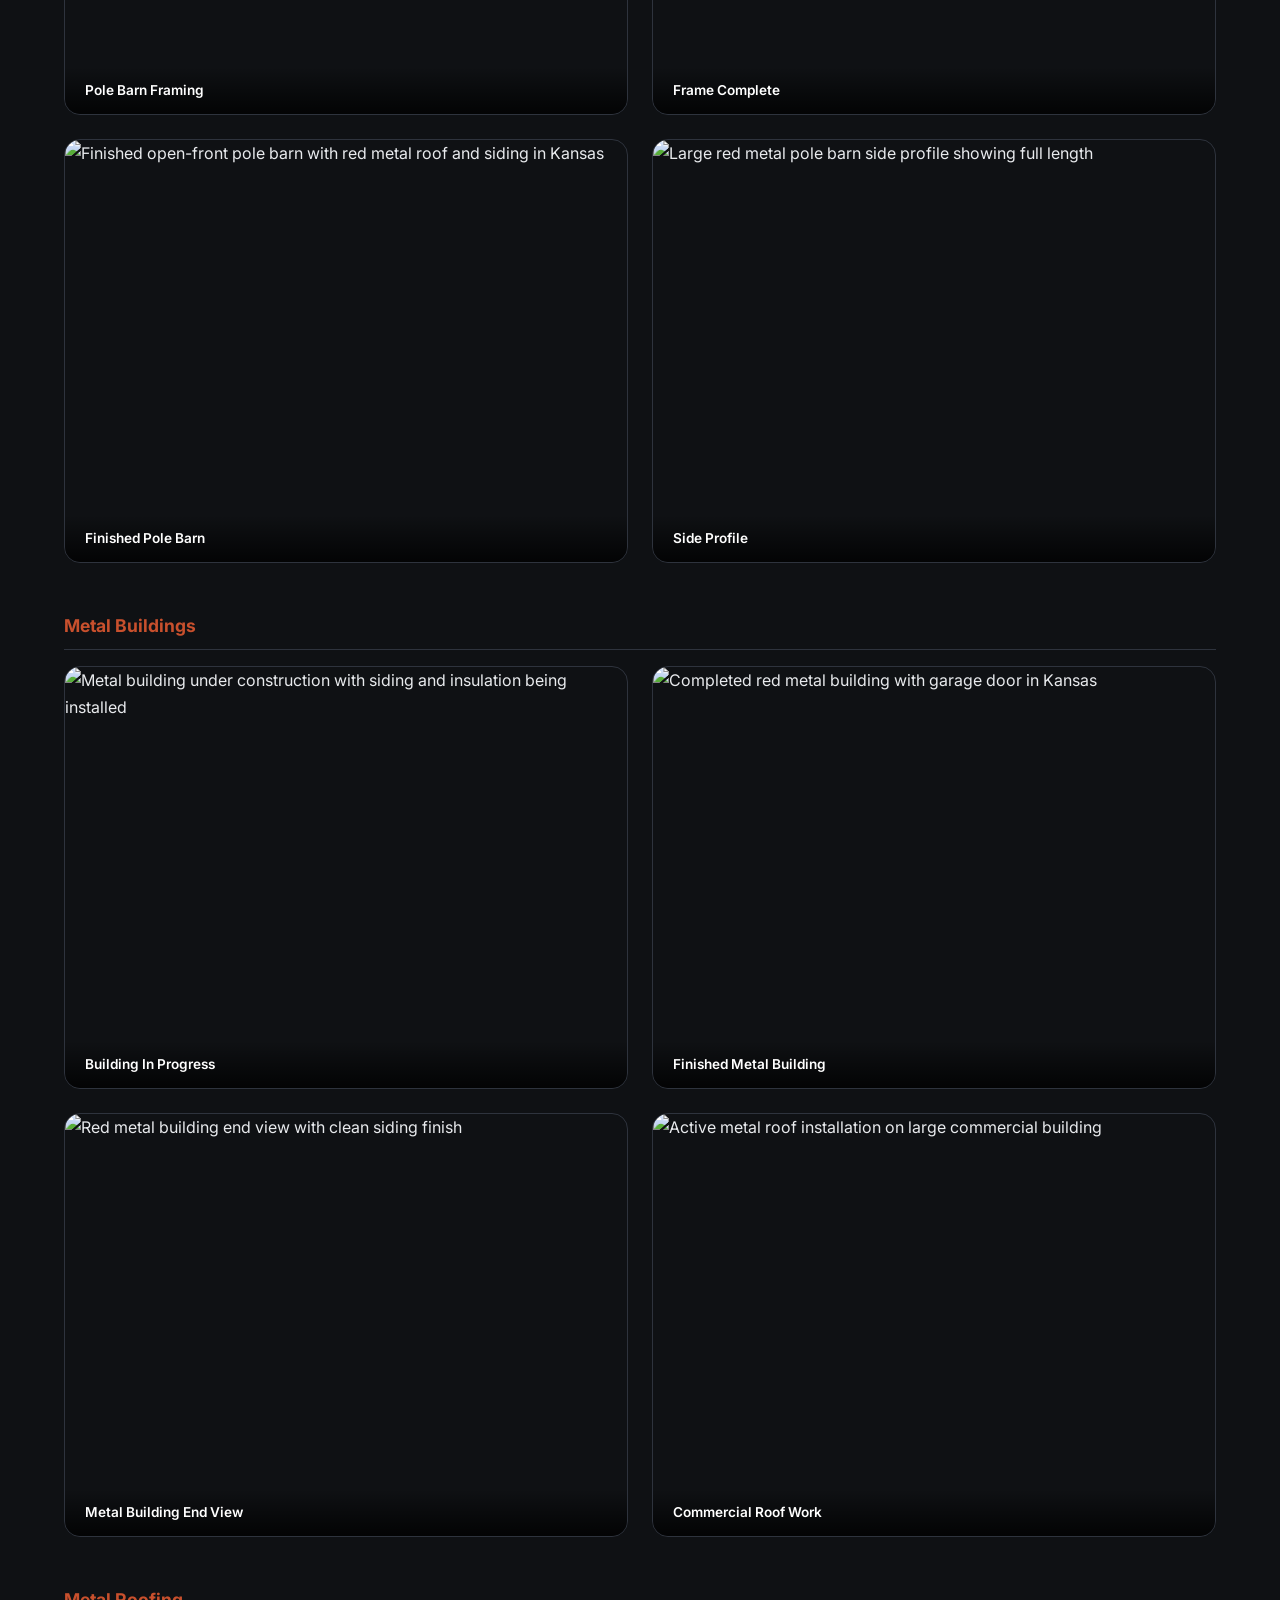
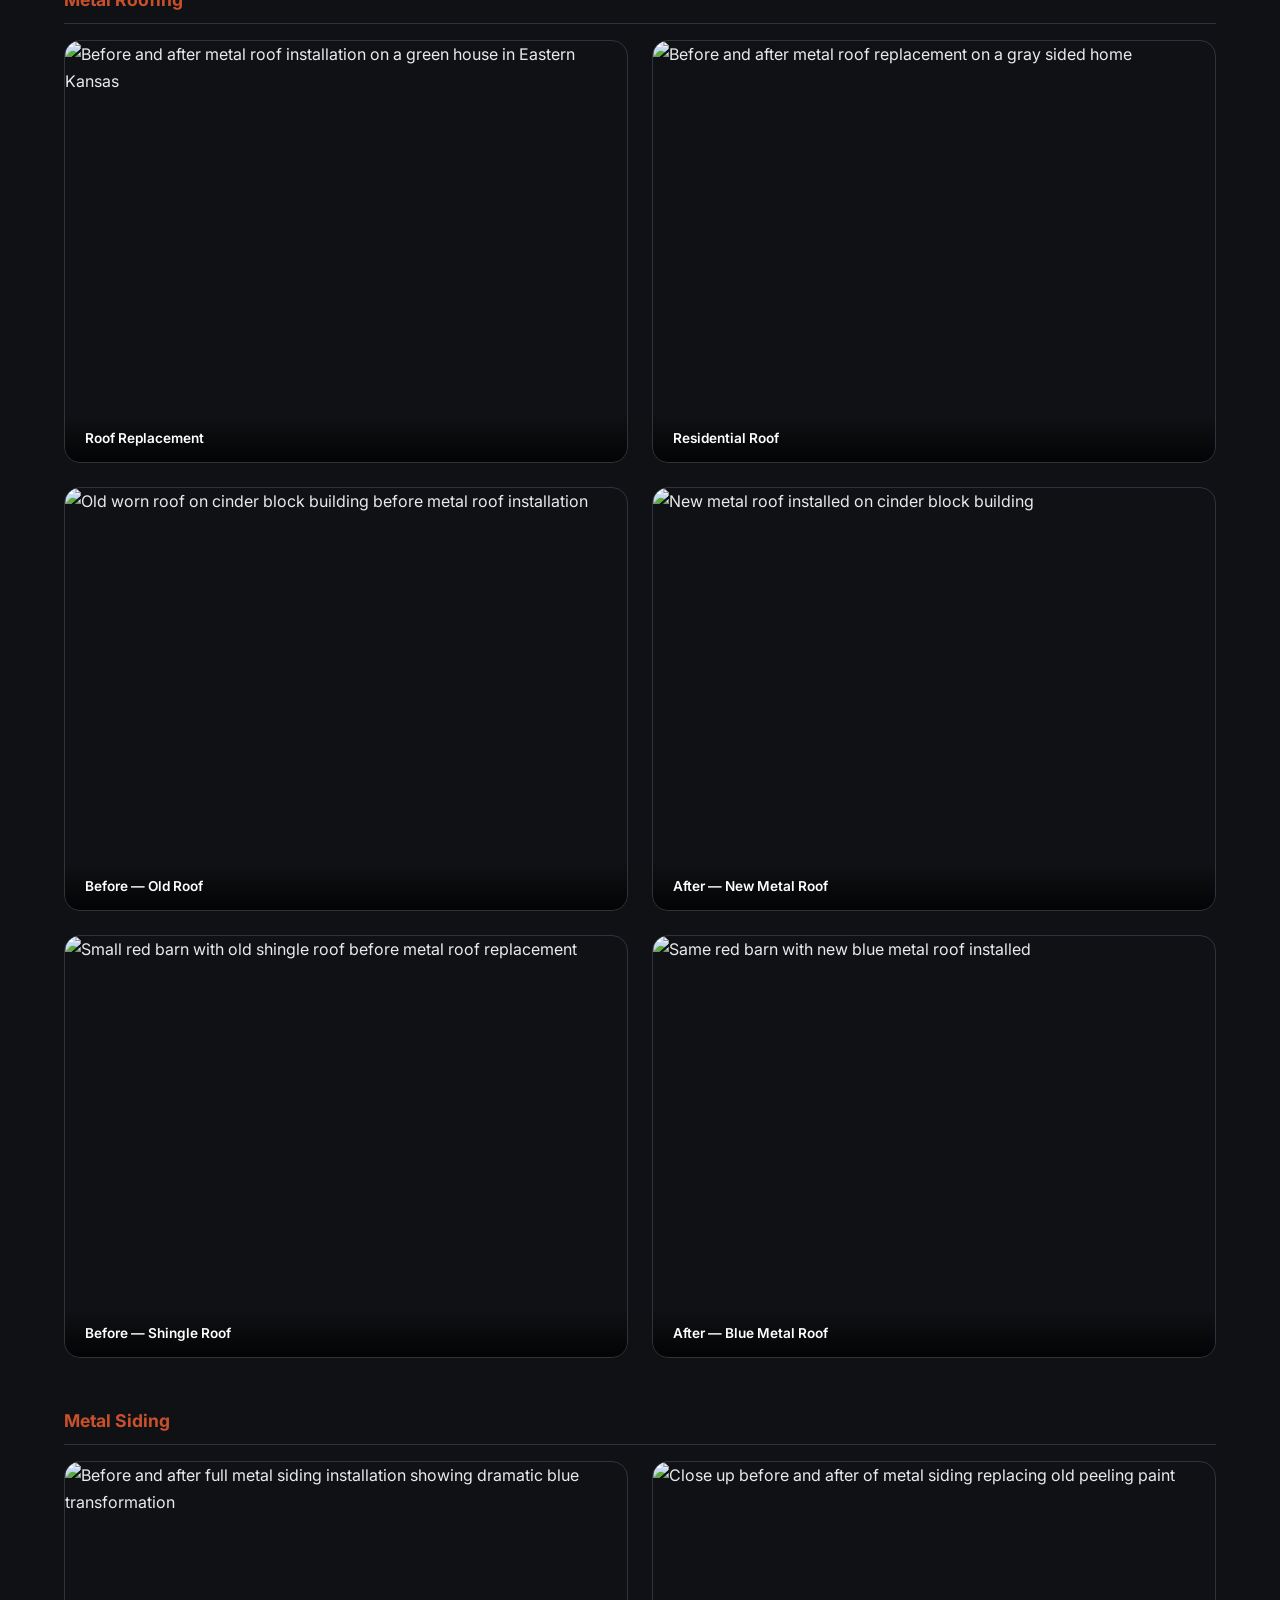
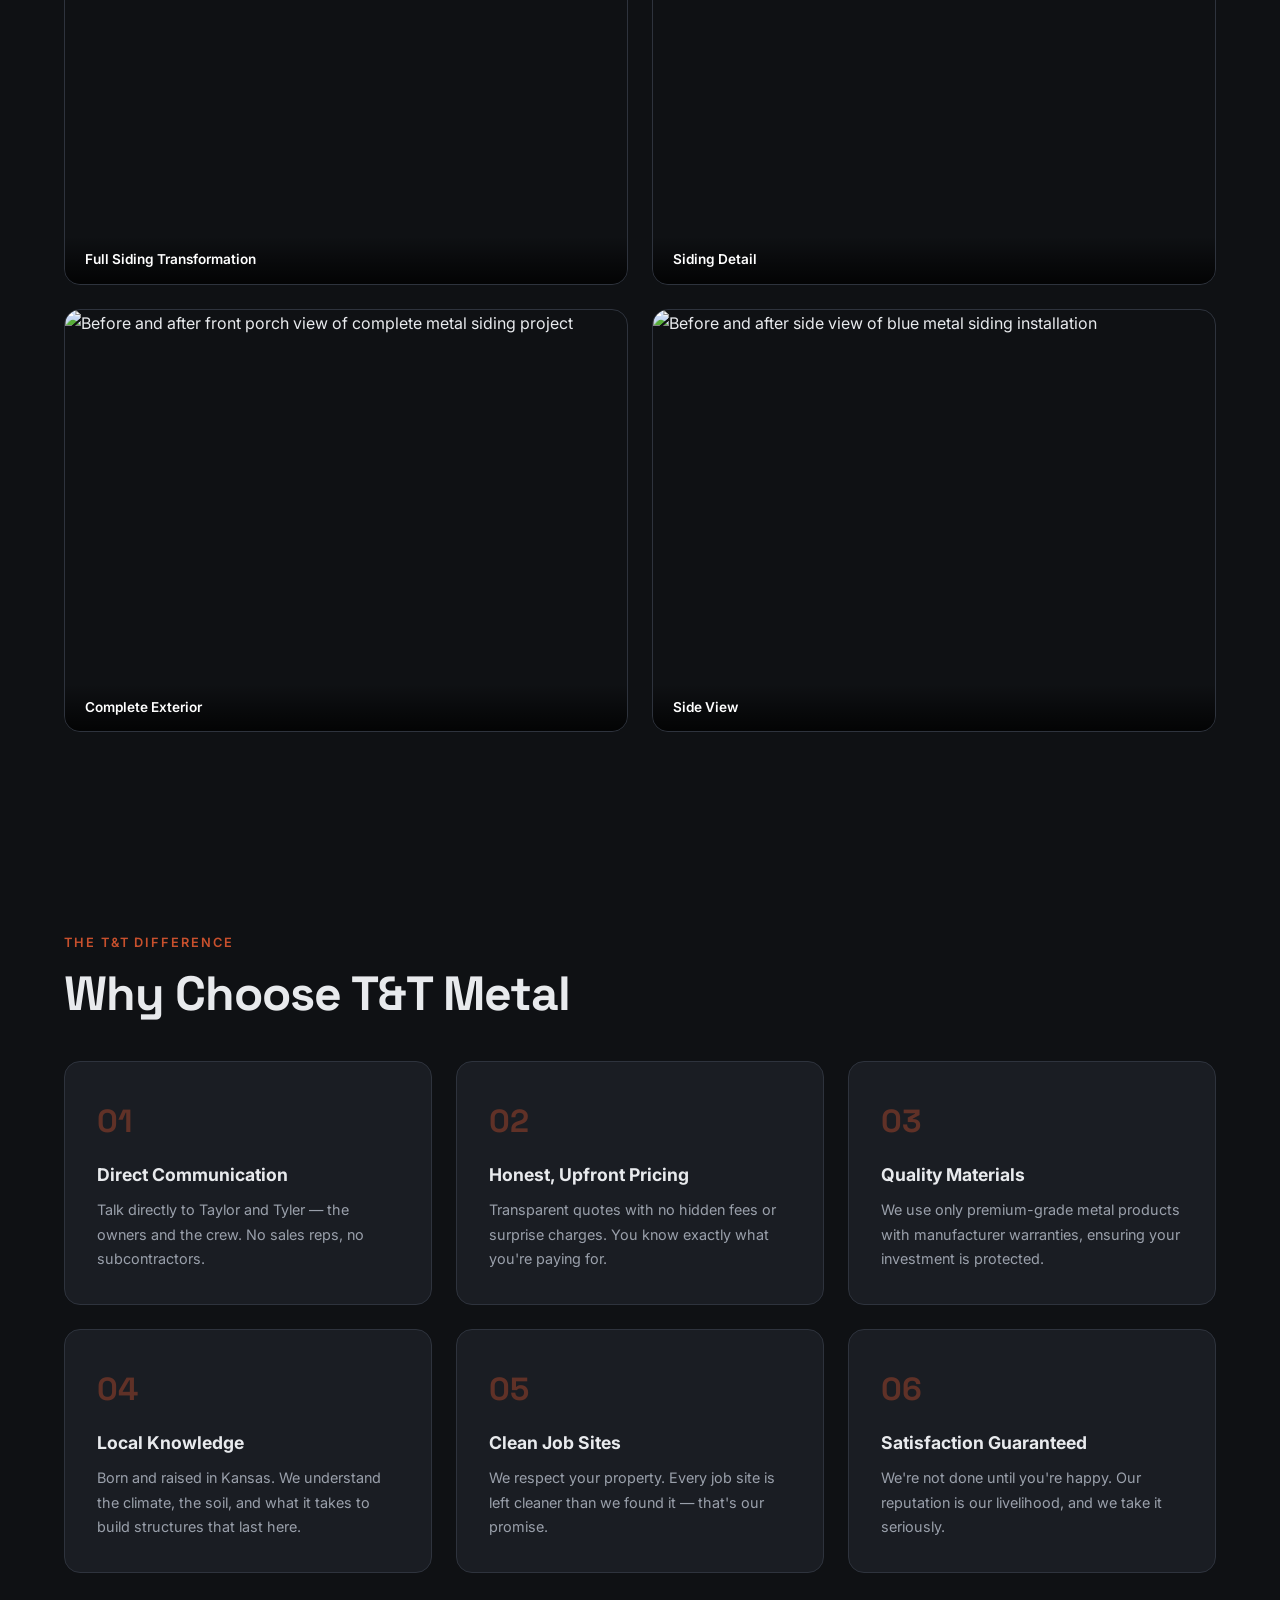
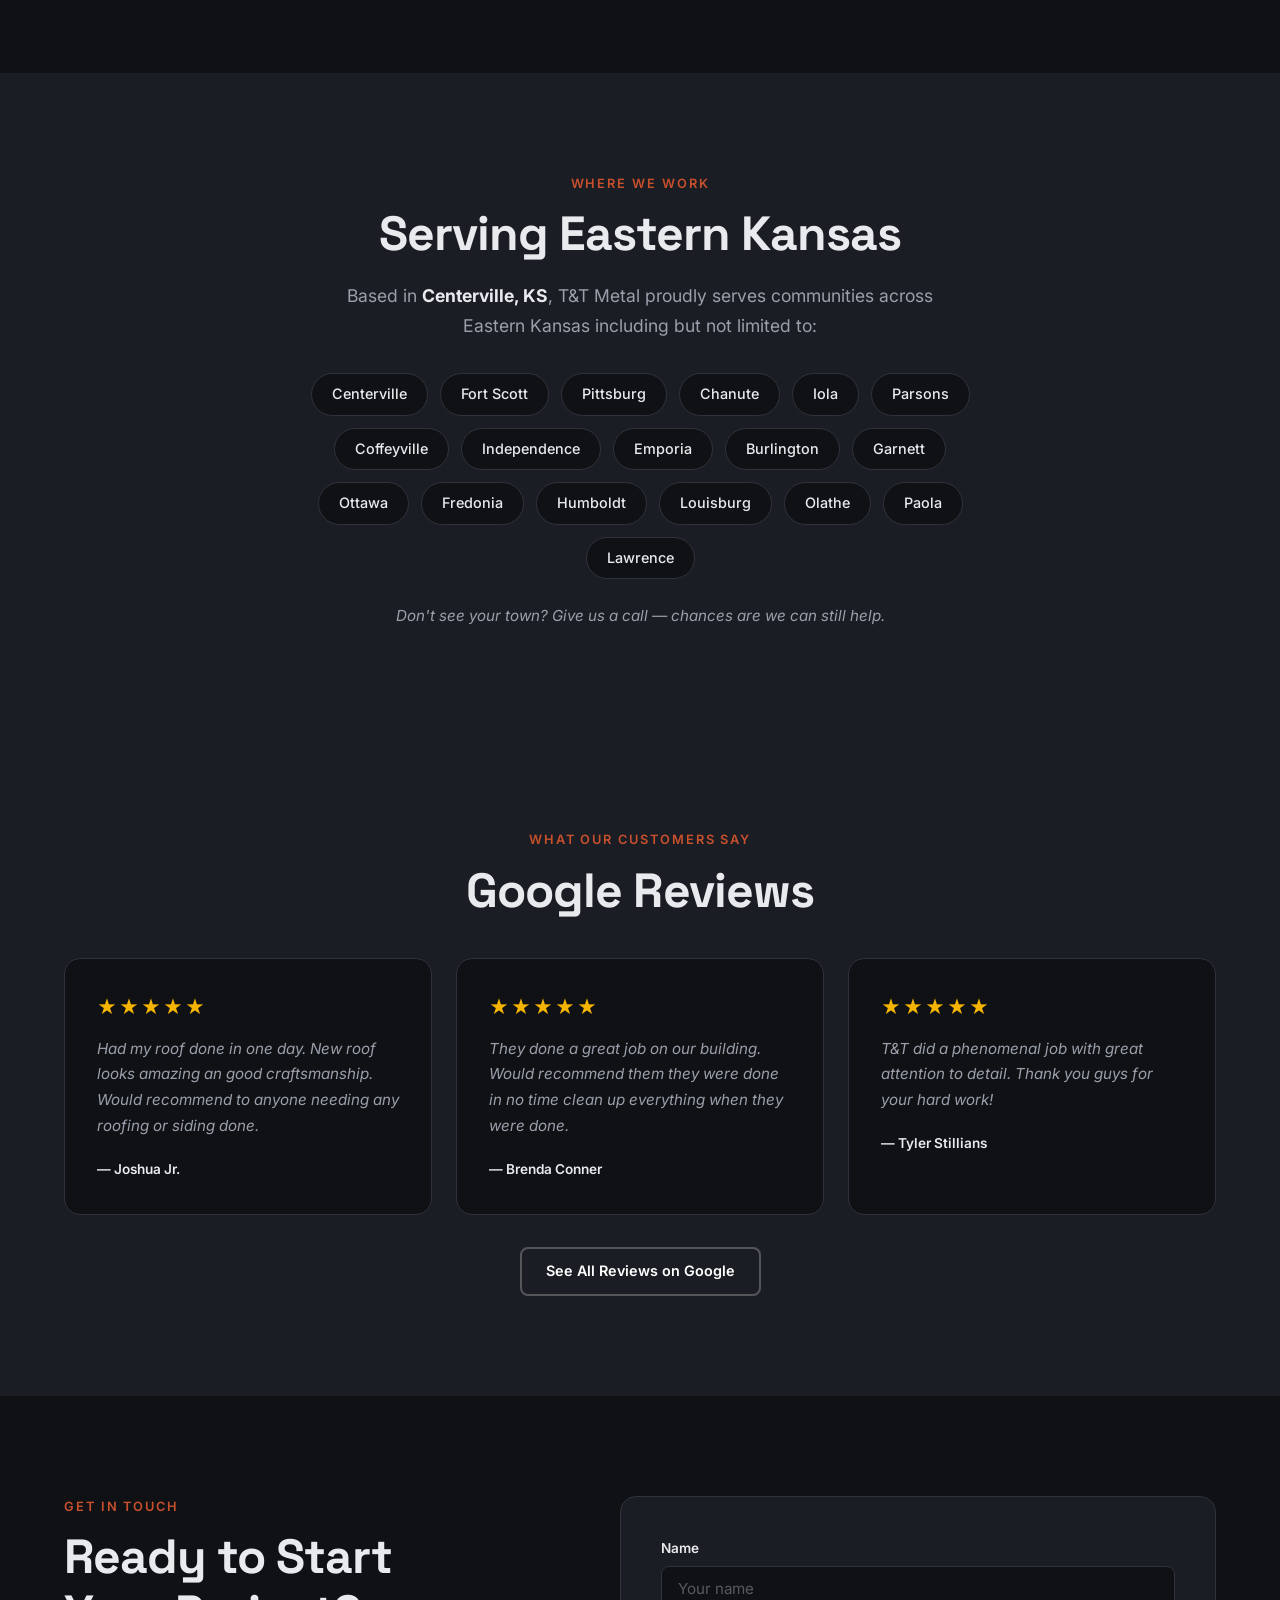
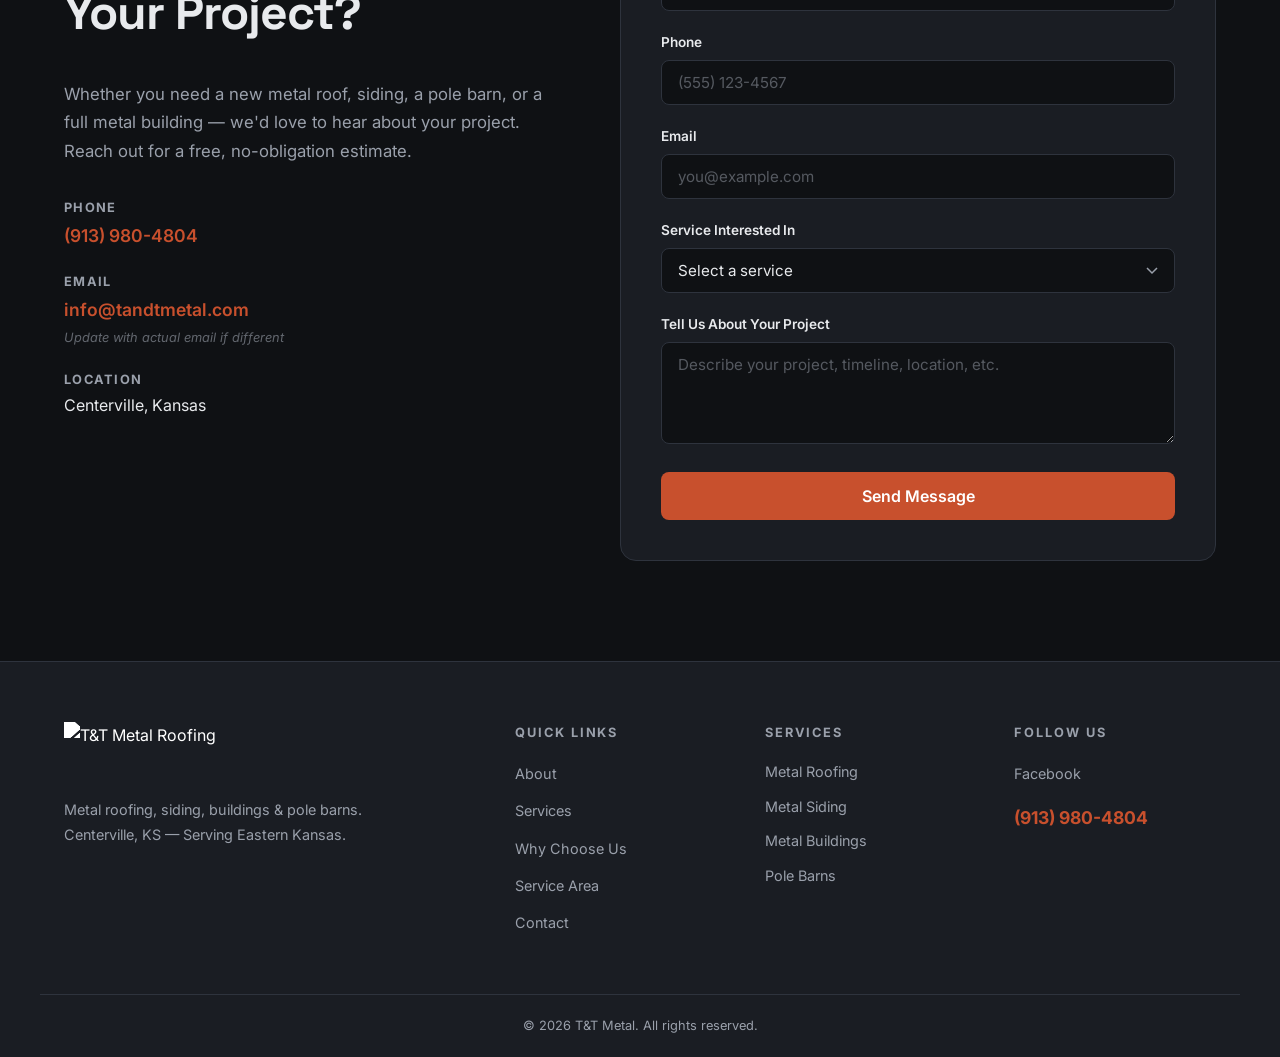
==== commit fa754536: "Add sticky call button, real Google reviews, Facebook link - Sticky call-to-action button on mobile " ====
--- a/index.html
+++ b/index.html
@@ -51,7 +51,7 @@
       { "@type": "Person", "name": "Taylor" },
       { "@type": "Person", "name": "Tyler" }
     ],
-    "sameAs": []
+    "sameAs": ["https://www.facebook.com/tandtmetal"]
   }
   </script>
 </head>
@@ -340,6 +340,32 @@
     </div>
   </section>
 
+  <!-- Reviews -->
+  <section class="section reviews" id="reviews">
+    <div class="container">
+      <div class="section-label">What Our Customers Say</div>
+      <h2>Google Reviews</h2>
+      <div class="reviews-grid">
+        <div class="review-card">
+          <div class="review-stars">&#9733;&#9733;&#9733;&#9733;&#9733;</div>
+          <p class="review-text">Had my roof done in one day. New roof looks amazing an good craftsmanship. Would recommend to anyone needing any roofing or siding done.</p>
+          <span class="review-author">— Joshua Jr.</span>
+        </div>
+        <div class="review-card">
+          <div class="review-stars">&#9733;&#9733;&#9733;&#9733;&#9733;</div>
+          <p class="review-text">They done a great job on our building. Would recommend them they were done in no time clean up everything when they were done.</p>
+          <span class="review-author">— Brenda Conner</span>
+        </div>
+        <div class="review-card">
+          <div class="review-stars">&#9733;&#9733;&#9733;&#9733;&#9733;</div>
+          <p class="review-text">T&T did a phenomenal job with great attention to detail. Thank you guys for your hard work!</p>
+          <span class="review-author">— Tyler Stillians</span>
+        </div>
+      </div>
+      <a href="https://www.google.com/maps/place/T%26T+Metal+LLC" target="_blank" rel="noopener" class="btn btn-outline" style="margin-top: 32px;">See All Reviews on Google</a>
+    </div>
+  </section>
+
   <!-- Contact / CTA -->
   <section class="section contact" id="contact">
     <div class="container">
@@ -365,7 +391,7 @@
           </div>
         </div>
         <div class="contact-form-wrap">
-          <form class="contact-form" id="contactForm" action="https://formspree.io/f/YOUR_FORM_ID" method="POST">
+          <form class="contact-form" id="contactForm" action="https://formspree.io/f/mkopvqaq" method="POST">
             <div class="form-group">
               <label for="name">Name</label>
               <input type="text" id="name" name="name" required placeholder="Your name">
@@ -428,11 +454,24 @@
           <li>Pole Barns</li>
         </ul>
       </div>
+      <div class="footer-social">
+        <h4>Follow Us</h4>
+        <ul>
+          <li><a href="https://www.facebook.com/tandtmetal" target="_blank" rel="noopener">Facebook</a></li>
+        </ul>
+        <p class="footer-phone"><a href="tel:+19139804804">(913) 980-4804</a></p>
+      </div>
     </div>
     <div class="footer-bottom container">
       <p>&copy; 2026 T&T Metal. All rights reserved.</p>
     </div>
   </footer>
+
+  <!-- Sticky Call Button (mobile) -->
+  <a href="tel:+19139804804" class="sticky-call" aria-label="Call T&T Metal">
+    <svg viewBox="0 0 24 24" fill="currentColor" width="24" height="24"><path d="M6.62 10.79a15.053 15.053 0 006.59 6.59l2.2-2.2a1.003 1.003 0 011.01-.24c1.12.37 2.33.57 3.57.57.55 0 1 .45 1 1V20c0 .55-.45 1-1 1-9.39 0-17-7.61-17-17 0-.55.45-1 1-1h3.5c.55 0 1 .45 1 1 0 1.25.2 2.45.57 3.57.1.31.03.66-.25 1.01l-2.2 2.2z"/></svg>
+    <span>Call Now</span>
+  </a>
 
   <script src="main.js"></script>
 </body>
--- a/styles.css
+++ b/styles.css
@@ -423,6 +423,44 @@
   font-style: italic;
 }
 
+/* ---- REVIEWS ---- */
+.reviews {
+  background: var(--color-surface);
+  text-align: center;
+}
+.reviews-grid {
+  display: grid;
+  grid-template-columns: repeat(3, 1fr);
+  gap: 24px;
+  text-align: left;
+}
+.review-card {
+  background: var(--color-bg);
+  border: 1px solid var(--color-border);
+  border-radius: var(--radius-lg);
+  padding: 32px;
+  transition: border-color var(--transition);
+}
+.review-card:hover { border-color: var(--color-accent); }
+.review-stars {
+  color: #f4b400;
+  font-size: 1.2rem;
+  letter-spacing: 2px;
+  margin-bottom: 12px;
+}
+.review-text {
+  color: var(--color-text-muted);
+  font-size: 0.95rem;
+  line-height: 1.7;
+  margin-bottom: 16px;
+  font-style: italic;
+}
+.review-author {
+  font-size: 0.85rem;
+  font-weight: 600;
+  color: var(--color-text);
+}
+
 /* ---- CONTACT ---- */
 .contact { background: var(--color-bg); }
 .contact-grid {
@@ -521,7 +559,7 @@
 }
 .footer-inner {
   display: grid;
-  grid-template-columns: 2fr 1fr 1fr;
+  grid-template-columns: 2fr 1fr 1fr 1fr;
   gap: 48px;
   padding-bottom: 48px;
 }
@@ -626,8 +664,10 @@
   .gallery-grid { grid-template-columns: 1fr; }
   .gallery-item img { aspect-ratio: auto; }
   .reasons-grid { grid-template-columns: 1fr; }
+  .reviews-grid { grid-template-columns: 1fr; }
   .contact-grid { grid-template-columns: 1fr; }
   .footer-inner { grid-template-columns: 1fr; gap: 32px; }
+  .sticky-call { display: flex; }
 }
 
 @media (max-width: 600px) {
@@ -644,6 +684,55 @@
   .area-tags span { padding: 6px 14px; font-size: 0.8rem; }
 }
 
+/* ---- STICKY CALL BUTTON ---- */
+.sticky-call {
+  display: none;
+  position: fixed;
+  bottom: 24px;
+  right: 24px;
+  z-index: 999;
+  background: var(--color-accent);
+  color: var(--color-white);
+  border-radius: 100px;
+  padding: 14px 24px;
+  font-size: 0.9rem;
+  font-weight: 700;
+  align-items: center;
+  gap: 10px;
+  box-shadow: 0 4px 20px rgba(200, 80, 45, 0.4);
+  transition: background var(--transition), transform var(--transition);
+  text-decoration: none;
+}
+.sticky-call:hover {
+  background: var(--color-accent-hover);
+  transform: translateY(-2px);
+}
+.sticky-call svg { flex-shrink: 0; }
+
+/* ---- FOOTER SOCIAL ---- */
+.footer-social h4 {
+  font-size: 0.8rem;
+  letter-spacing: 0.15em;
+  text-transform: uppercase;
+  color: var(--color-text-muted);
+  margin-bottom: 16px;
+}
+.footer-social a {
+  font-size: 0.9rem;
+  color: var(--color-text-muted);
+  transition: color var(--transition);
+}
+.footer-social a:hover { color: var(--color-white); }
+.footer-phone {
+  margin-top: 16px;
+}
+.footer-phone a {
+  font-size: 1.1rem;
+  font-weight: 700;
+  color: var(--color-accent);
+}
+.footer-phone a:hover { color: var(--color-accent-hover); }
+
 /* ---- SCROLL ANIMATIONS ---- */
 .fade-in {
   opacity: 0;
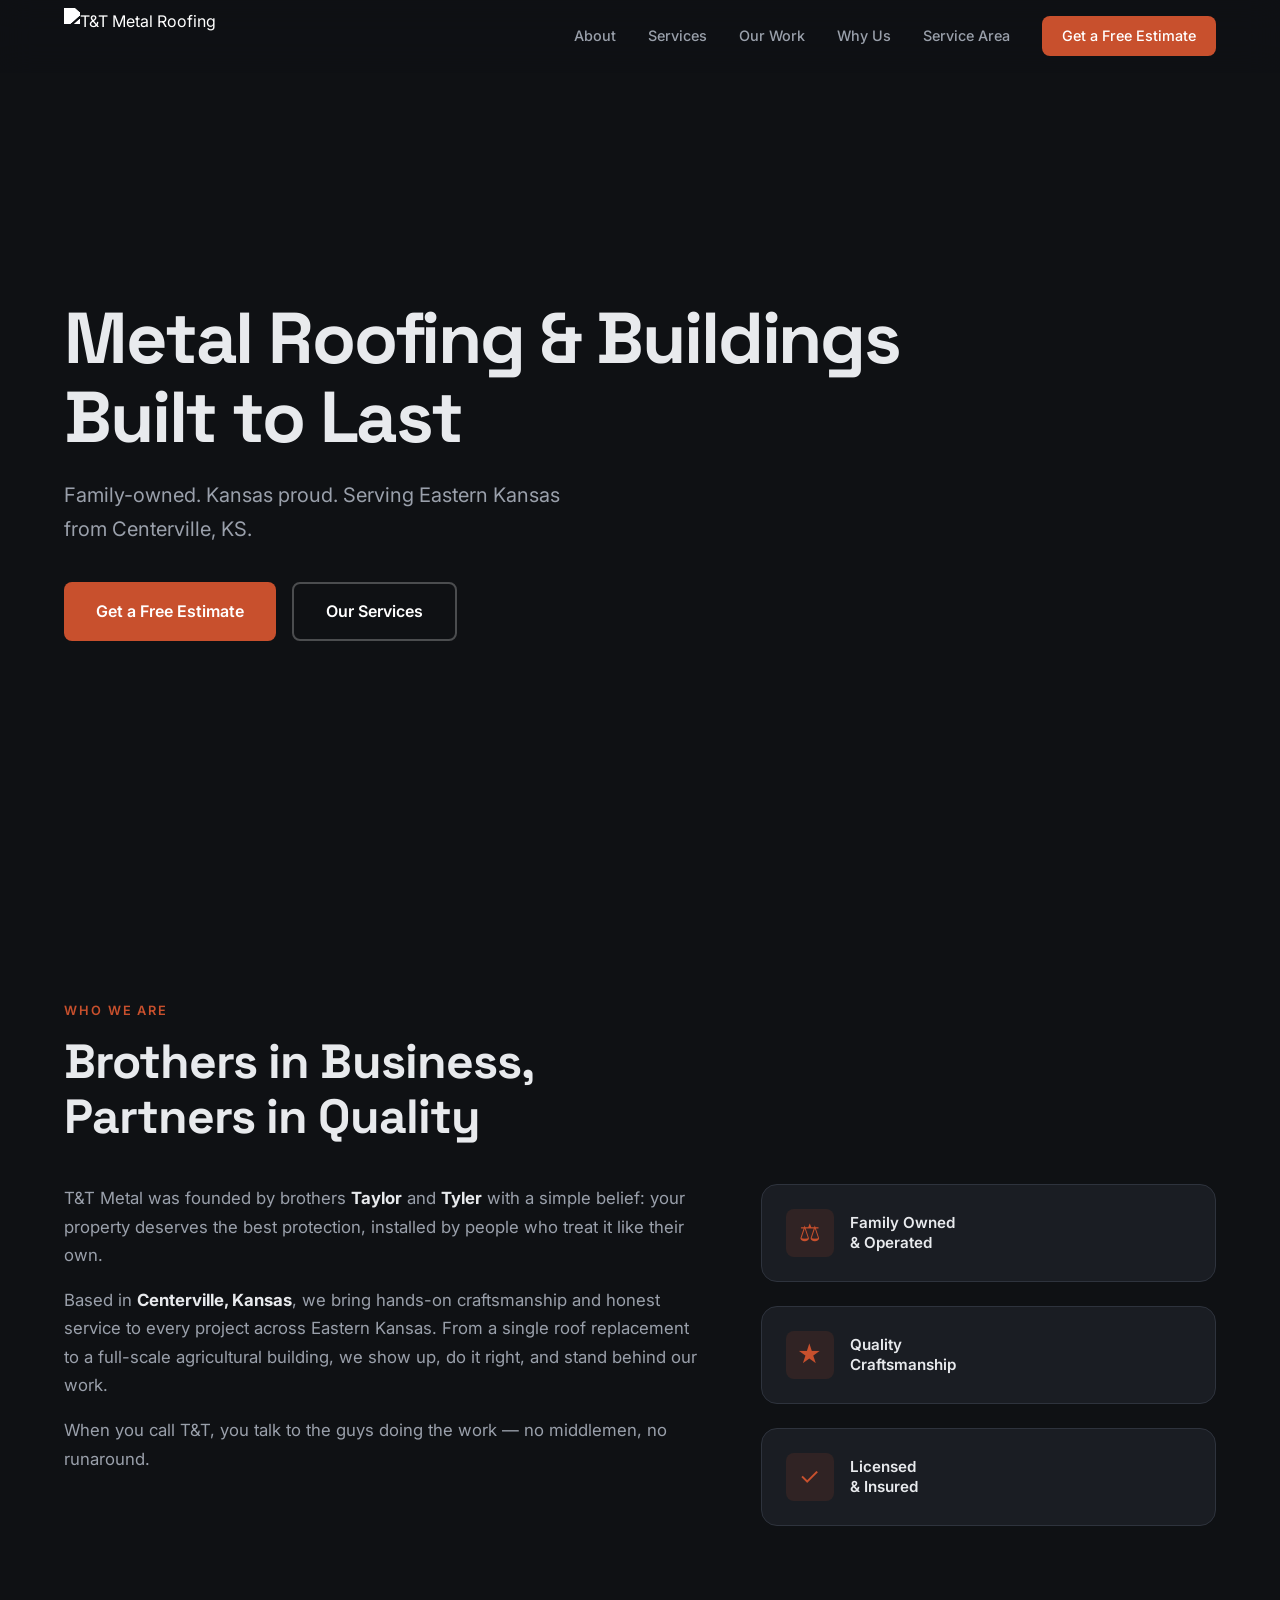
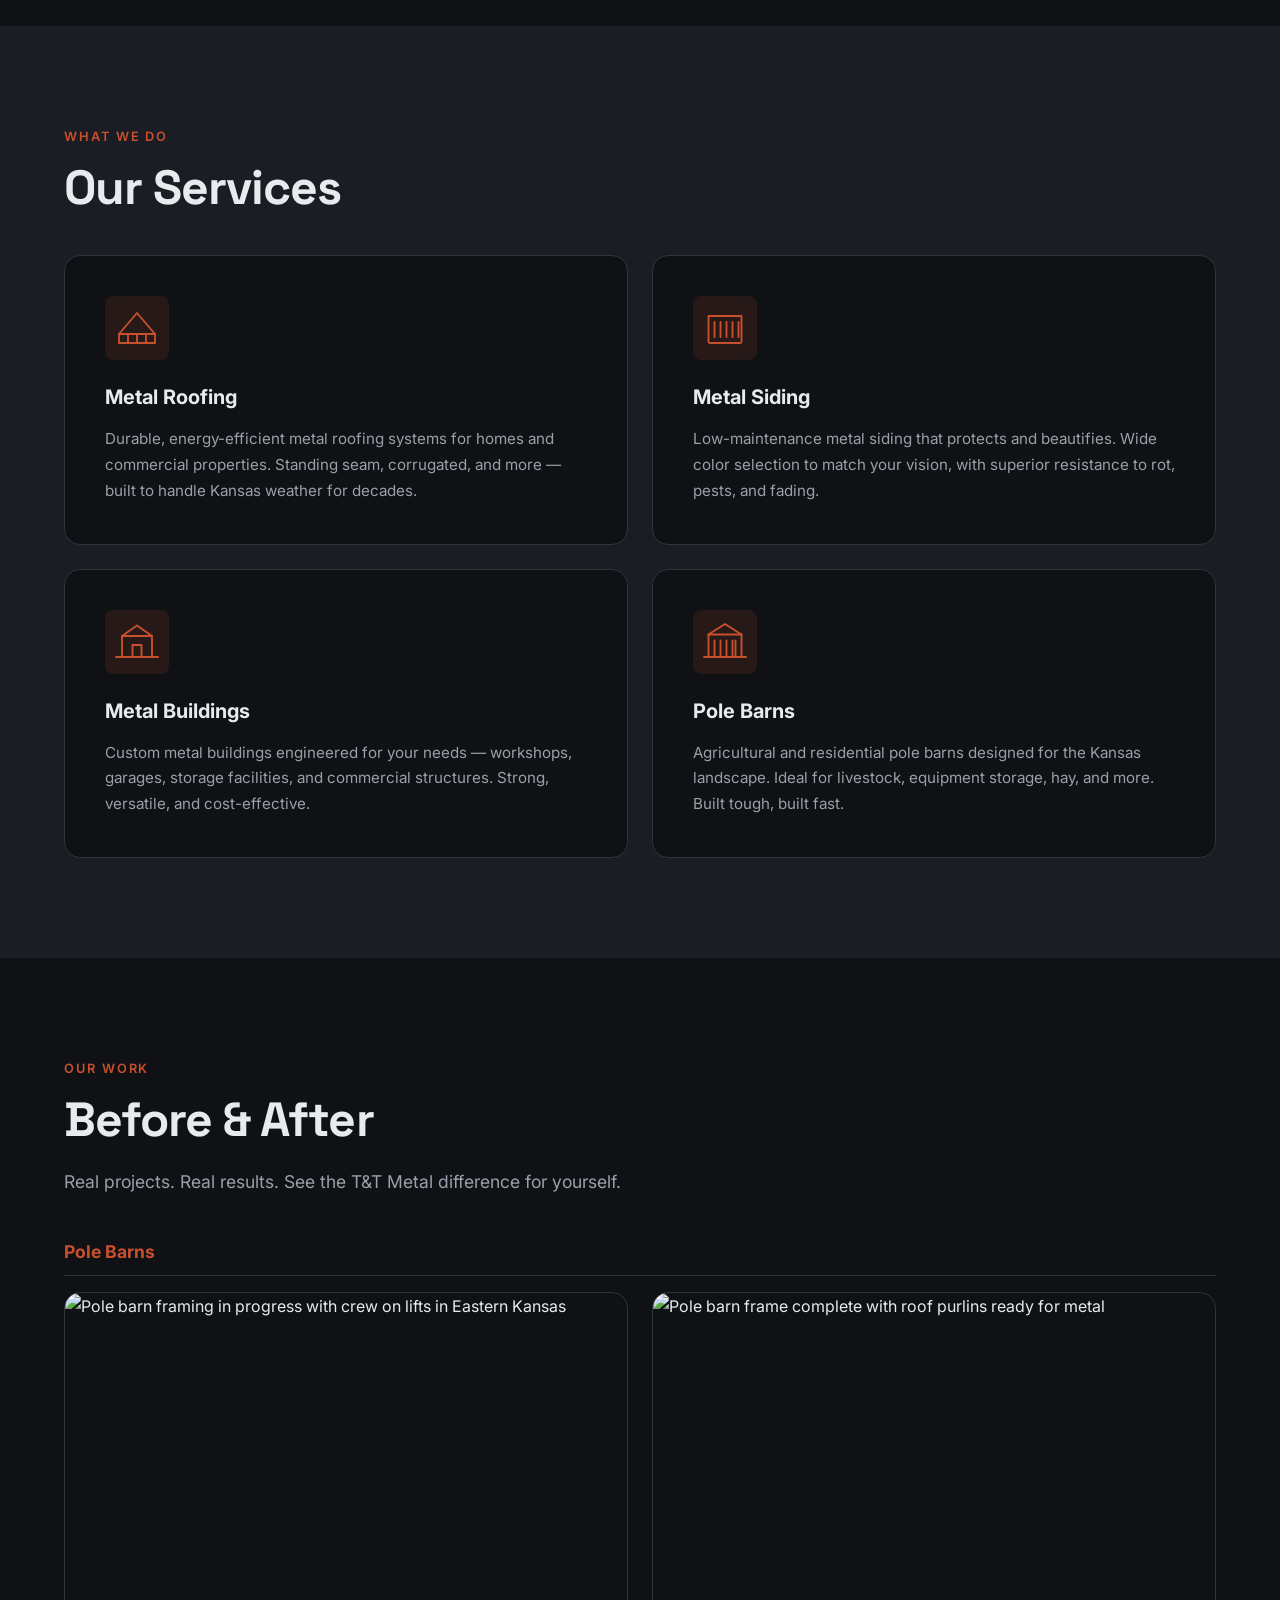
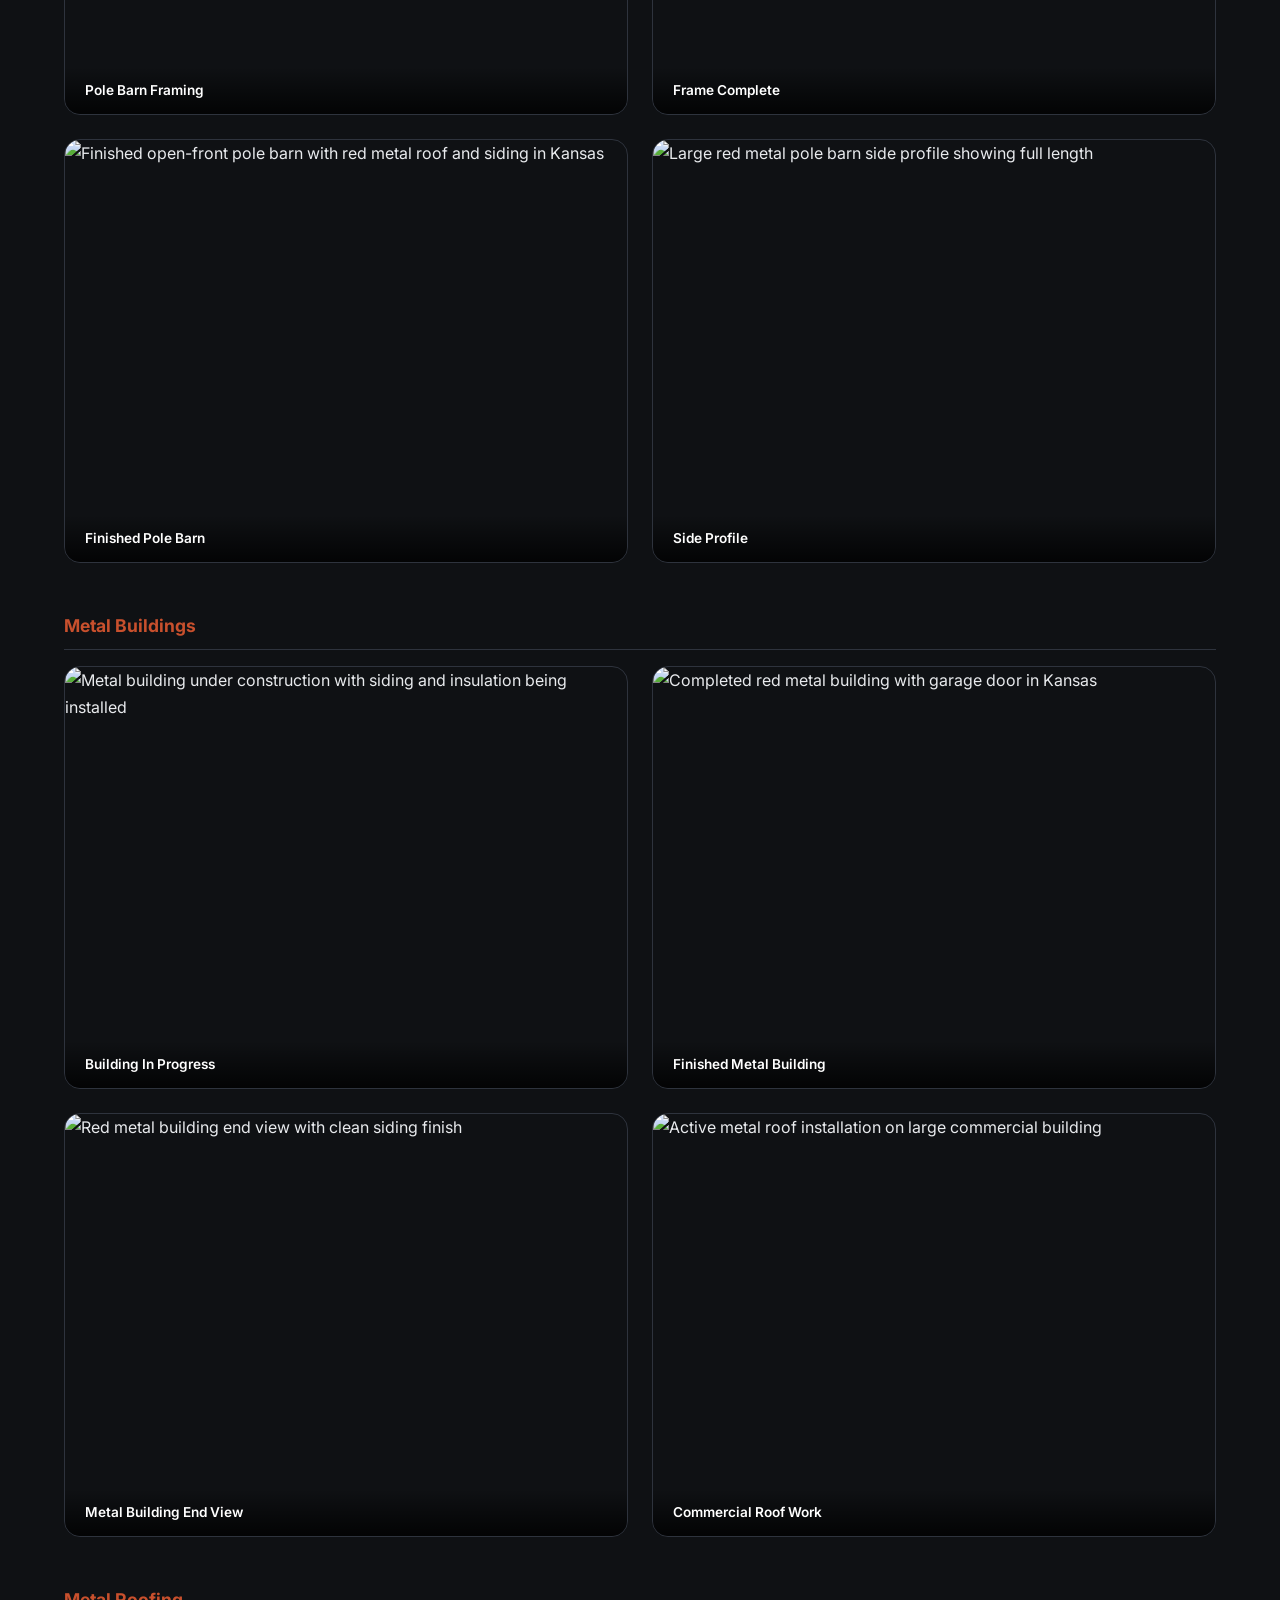
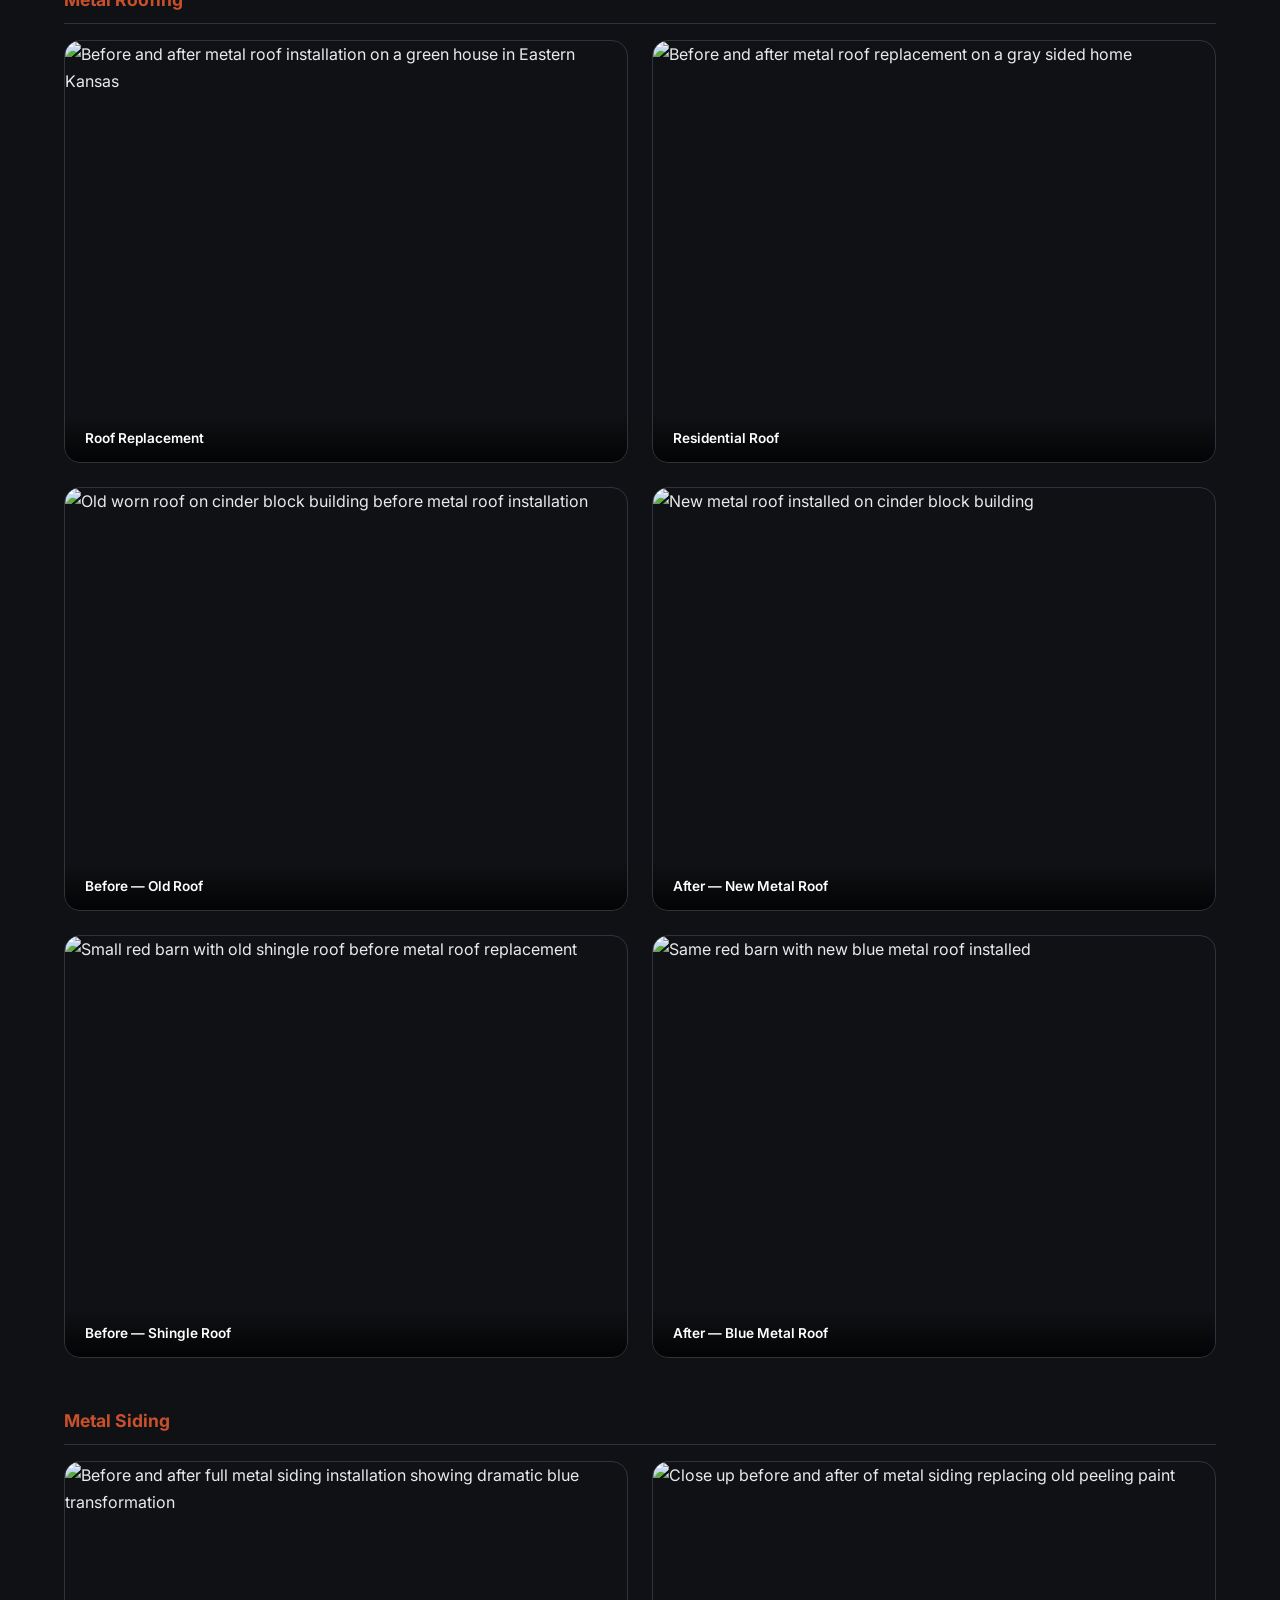
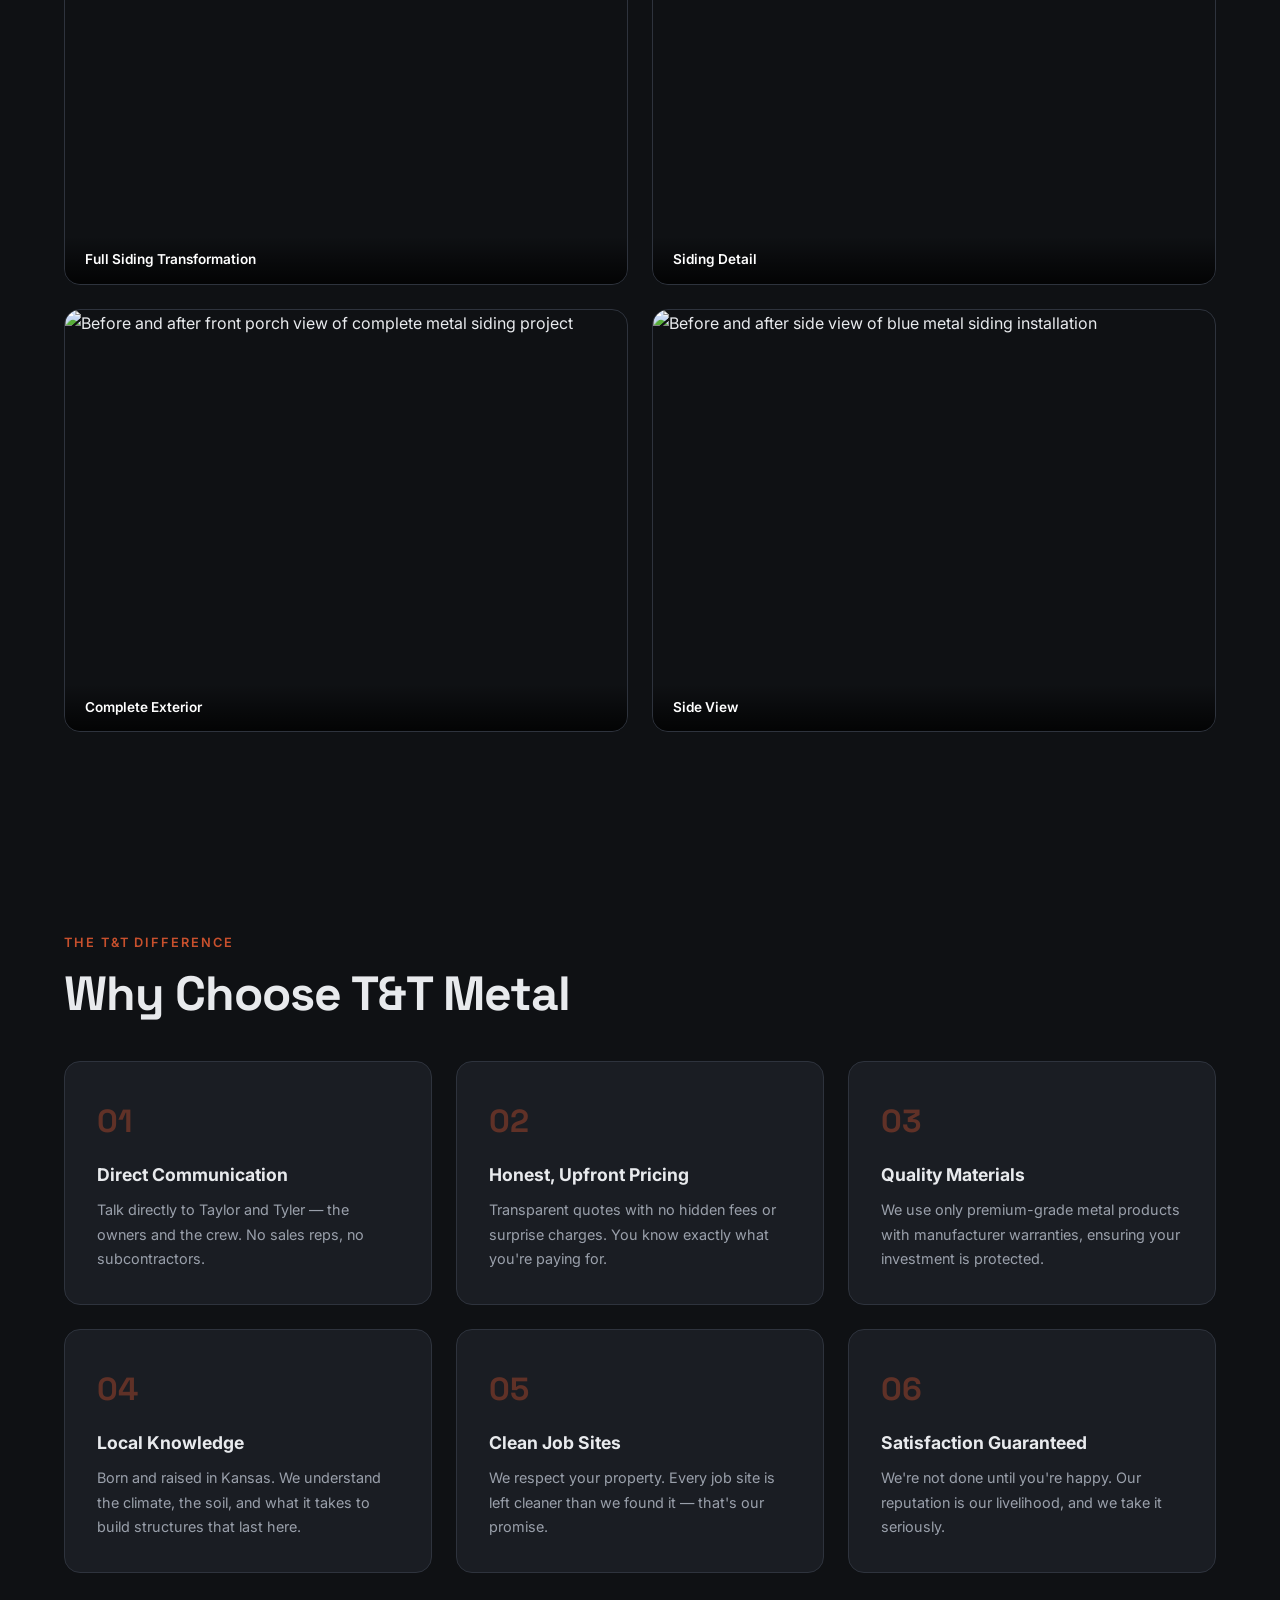
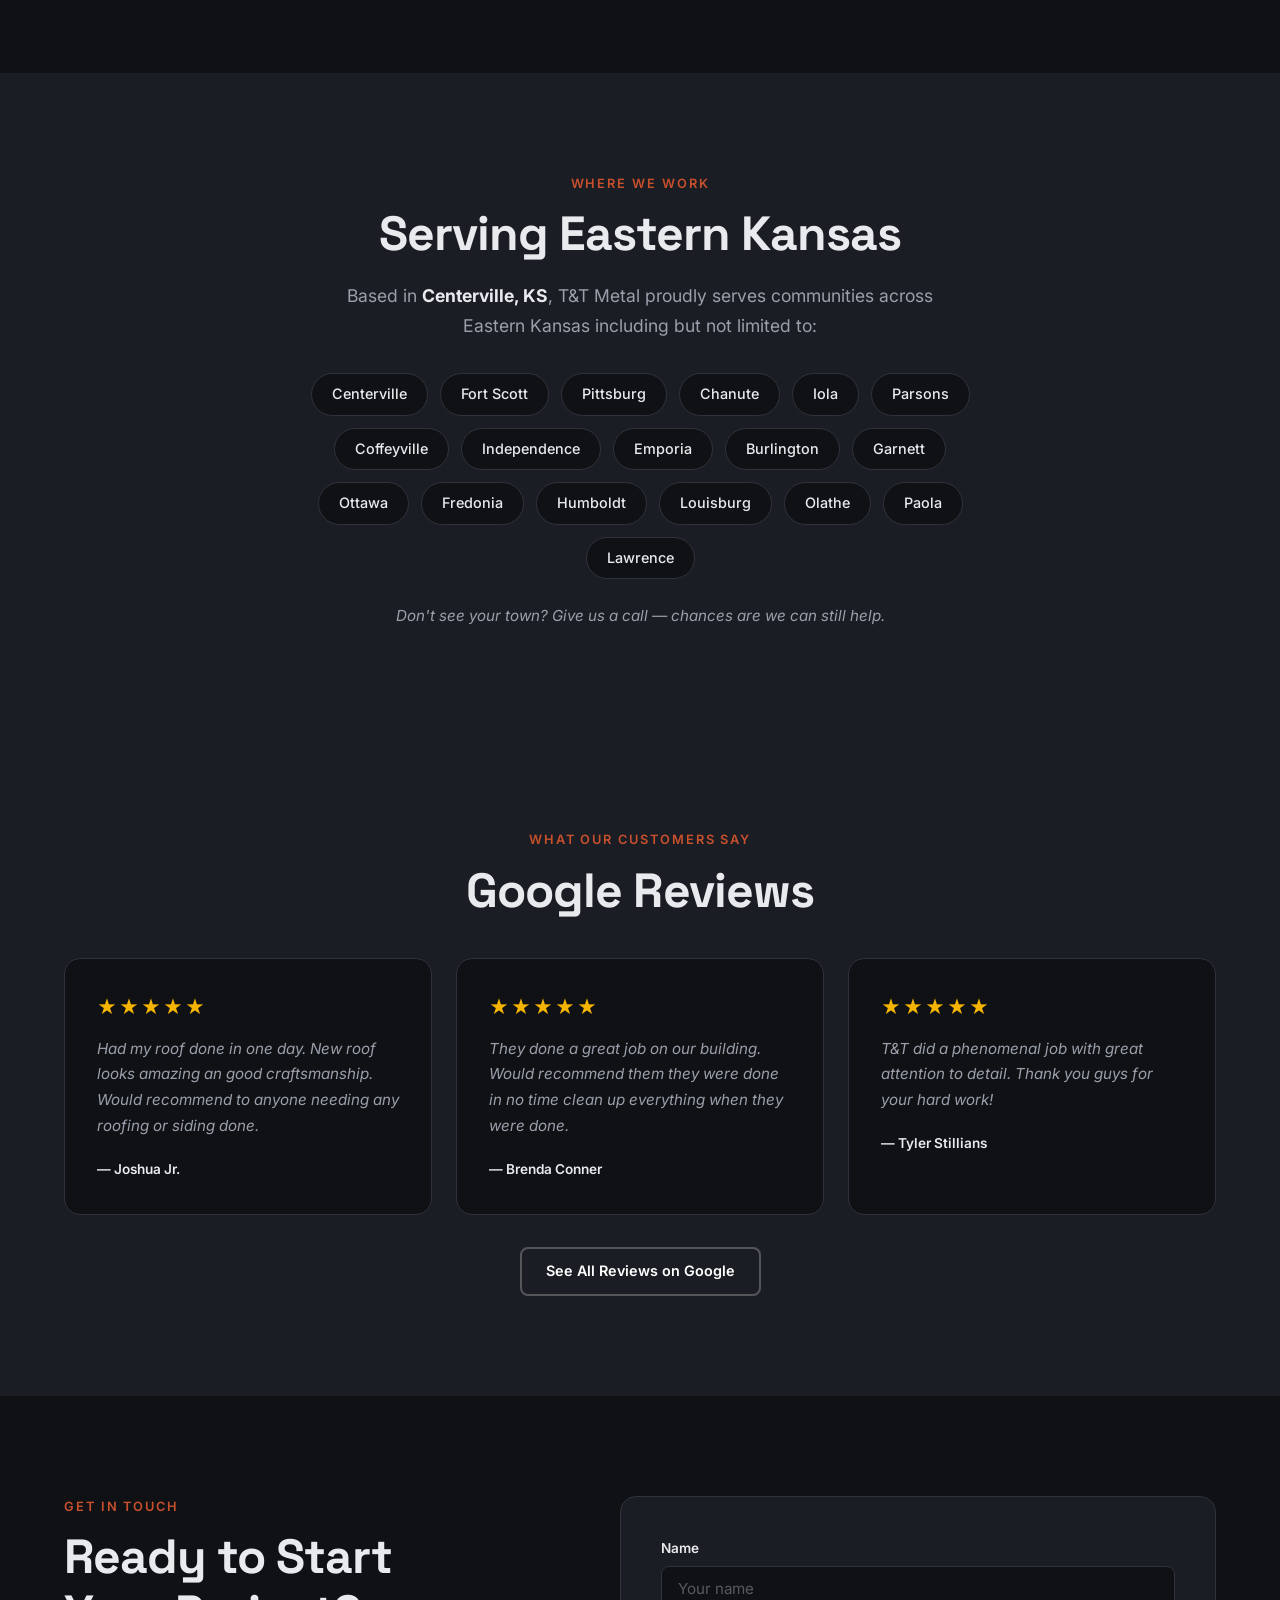
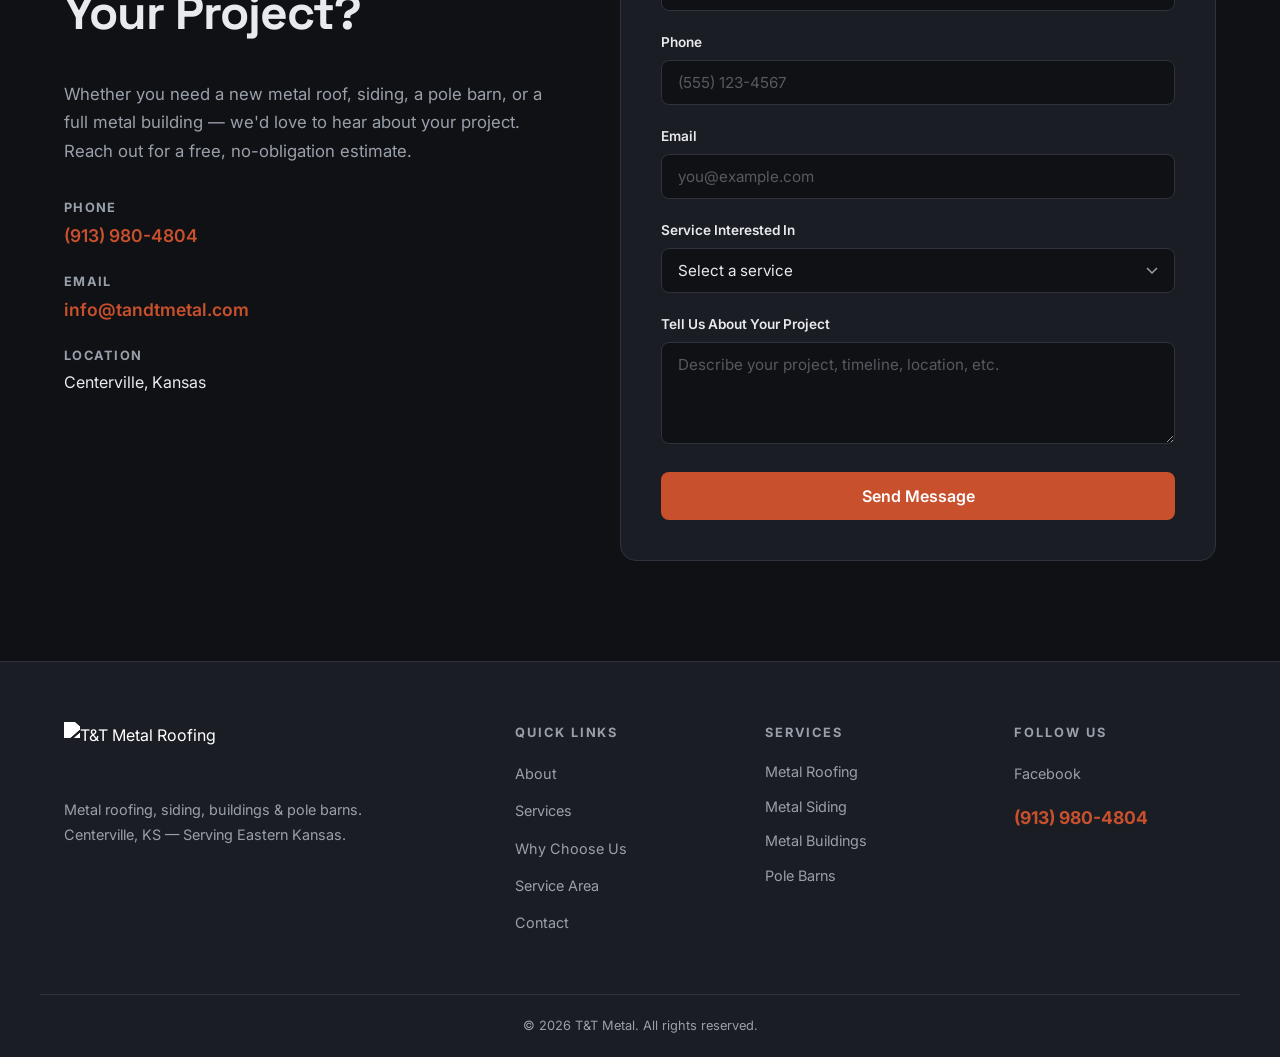
==== commit d1d52999: "Fix sticky call button not showing on mobile, remove email note - Move sticky-call base styles befor" ====
--- a/index.html
+++ b/index.html
@@ -362,7 +362,7 @@
           <span class="review-author">— Tyler Stillians</span>
         </div>
       </div>
-      <a href="https://www.google.com/maps/place/T%26T+Metal+LLC" target="_blank" rel="noopener" class="btn btn-outline" style="margin-top: 32px;">See All Reviews on Google</a>
+      <a href="https://www.google.com/search?q=T%26T+Metal+LLC+Centerville+KS+reviews" target="_blank" rel="noopener" class="btn btn-outline" style="margin-top: 32px;">See All Reviews on Google</a>
     </div>
   </section>
 
@@ -382,7 +382,6 @@
             <div class="contact-method">
               <strong>Email</strong>
               <a href="mailto:info@tandtmetal.com">info@tandtmetal.com</a>
-              <span class="contact-note">Update with actual email if different</span>
             </div>
             <div class="contact-method">
               <strong>Location</strong>
--- a/styles.css
+++ b/styles.css
@@ -621,6 +621,31 @@
 .nav-toggle.active span:nth-child(1) { transform: rotate(45deg) translate(5px, 5px); }
 .nav-toggle.active span:nth-child(2) { opacity: 0; }
 .nav-toggle.active span:nth-child(3) { transform: rotate(-45deg) translate(5px, -5px); }
+
+/* ---- STICKY CALL BUTTON ---- */
+.sticky-call {
+  display: none;
+  position: fixed;
+  bottom: 24px;
+  right: 24px;
+  z-index: 999;
+  background: var(--color-accent);
+  color: var(--color-white);
+  border-radius: 100px;
+  padding: 14px 24px;
+  font-size: 0.9rem;
+  font-weight: 700;
+  align-items: center;
+  gap: 10px;
+  box-shadow: 0 4px 20px rgba(200, 80, 45, 0.4);
+  transition: background var(--transition), transform var(--transition);
+  text-decoration: none;
+}
+.sticky-call:hover {
+  background: var(--color-accent-hover);
+  transform: translateY(-2px);
+}
+.sticky-call svg { flex-shrink: 0; }
 
 /* ---- RESPONSIVE ---- */
 @media (max-width: 900px) {
@@ -684,31 +709,6 @@
   .area-tags span { padding: 6px 14px; font-size: 0.8rem; }
 }
 
-/* ---- STICKY CALL BUTTON ---- */
-.sticky-call {
-  display: none;
-  position: fixed;
-  bottom: 24px;
-  right: 24px;
-  z-index: 999;
-  background: var(--color-accent);
-  color: var(--color-white);
-  border-radius: 100px;
-  padding: 14px 24px;
-  font-size: 0.9rem;
-  font-weight: 700;
-  align-items: center;
-  gap: 10px;
-  box-shadow: 0 4px 20px rgba(200, 80, 45, 0.4);
-  transition: background var(--transition), transform var(--transition);
-  text-decoration: none;
-}
-.sticky-call:hover {
-  background: var(--color-accent-hover);
-  transform: translateY(-2px);
-}
-.sticky-call svg { flex-shrink: 0; }
-
 /* ---- FOOTER SOCIAL ---- */
 .footer-social h4 {
   font-size: 0.8rem;
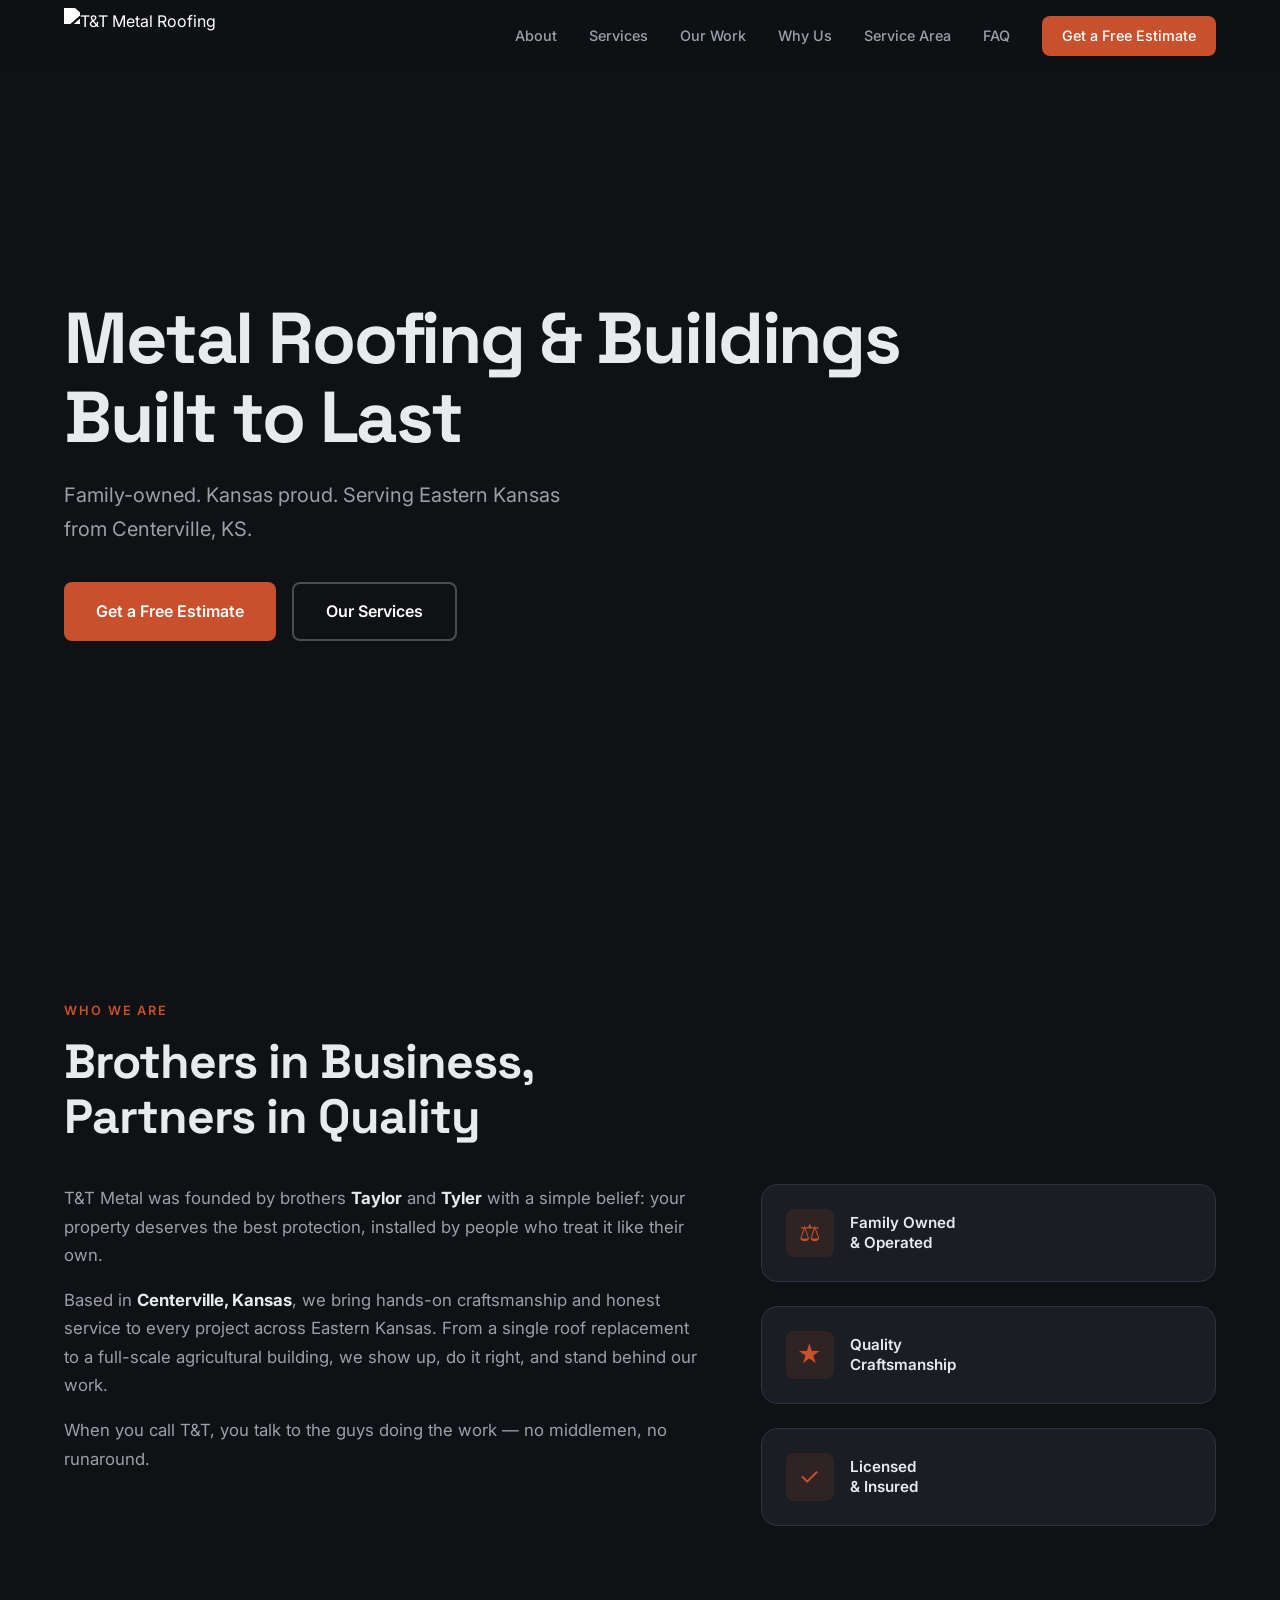
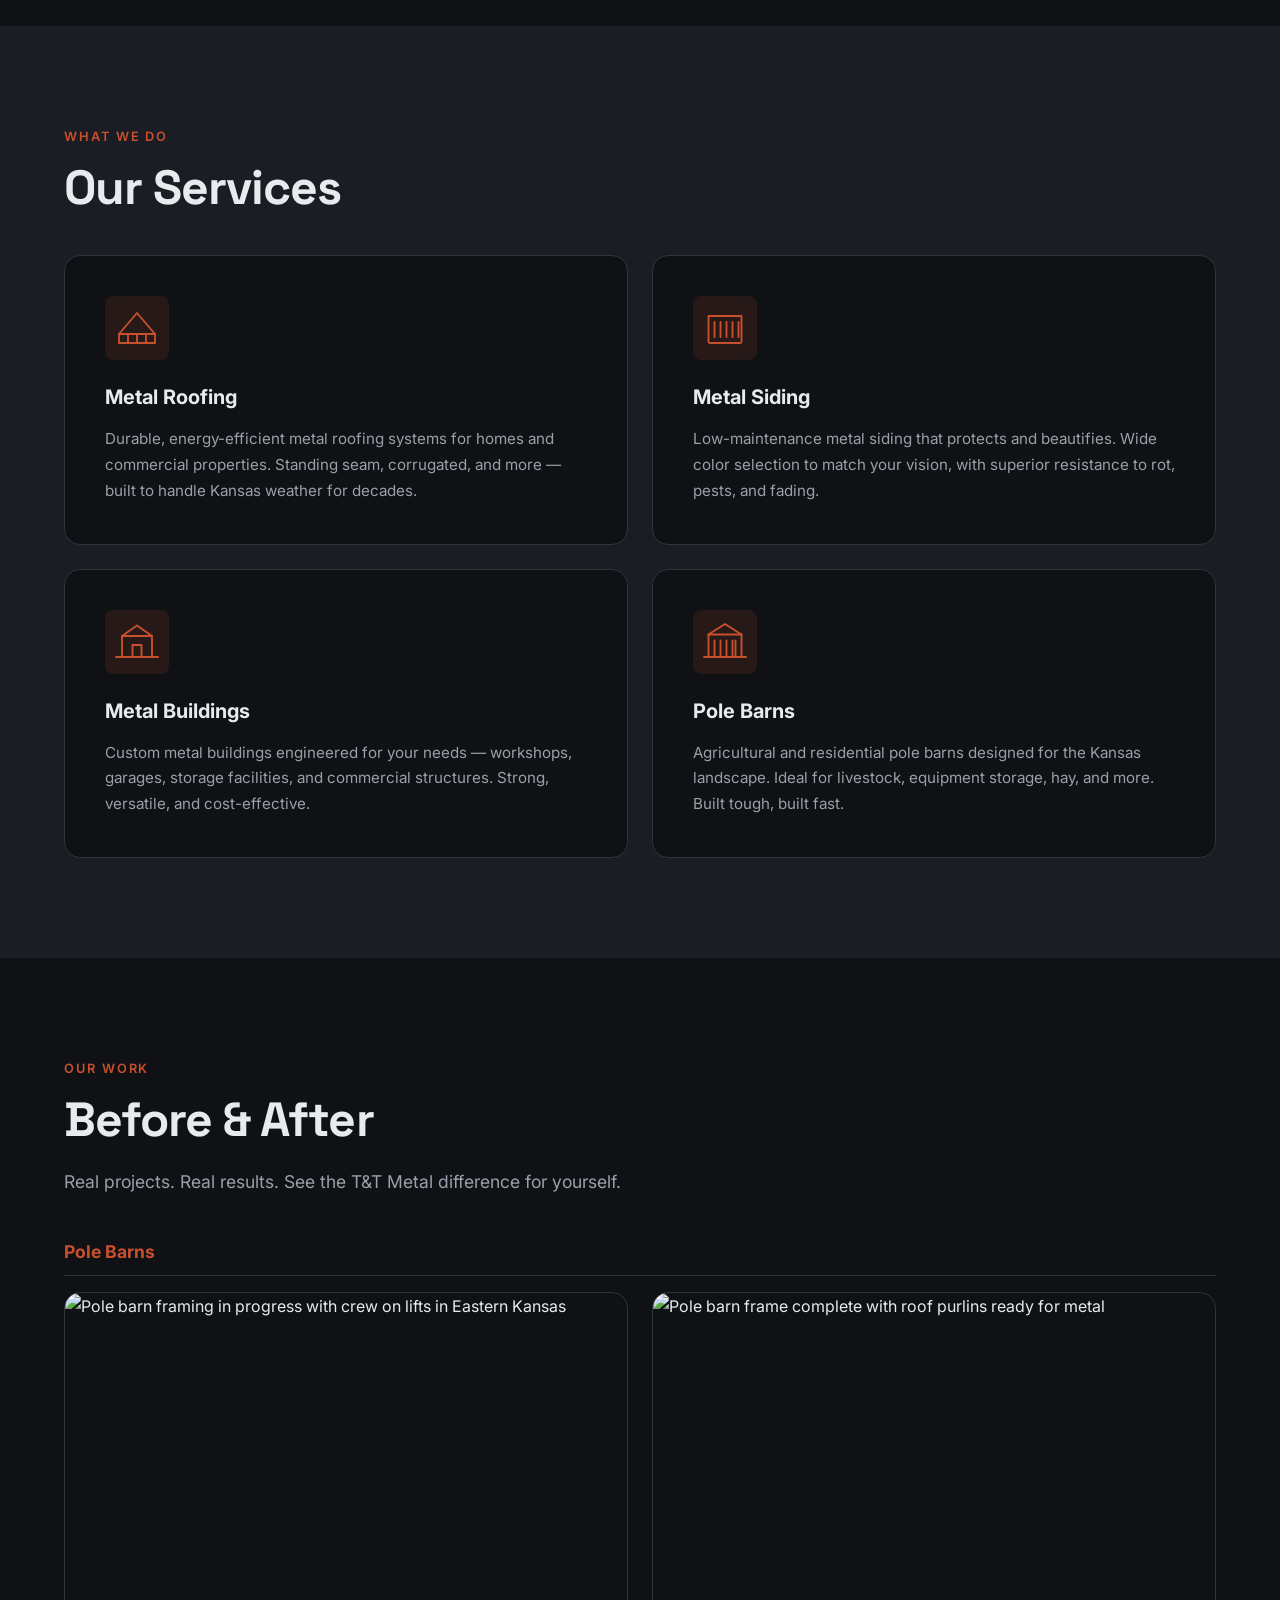
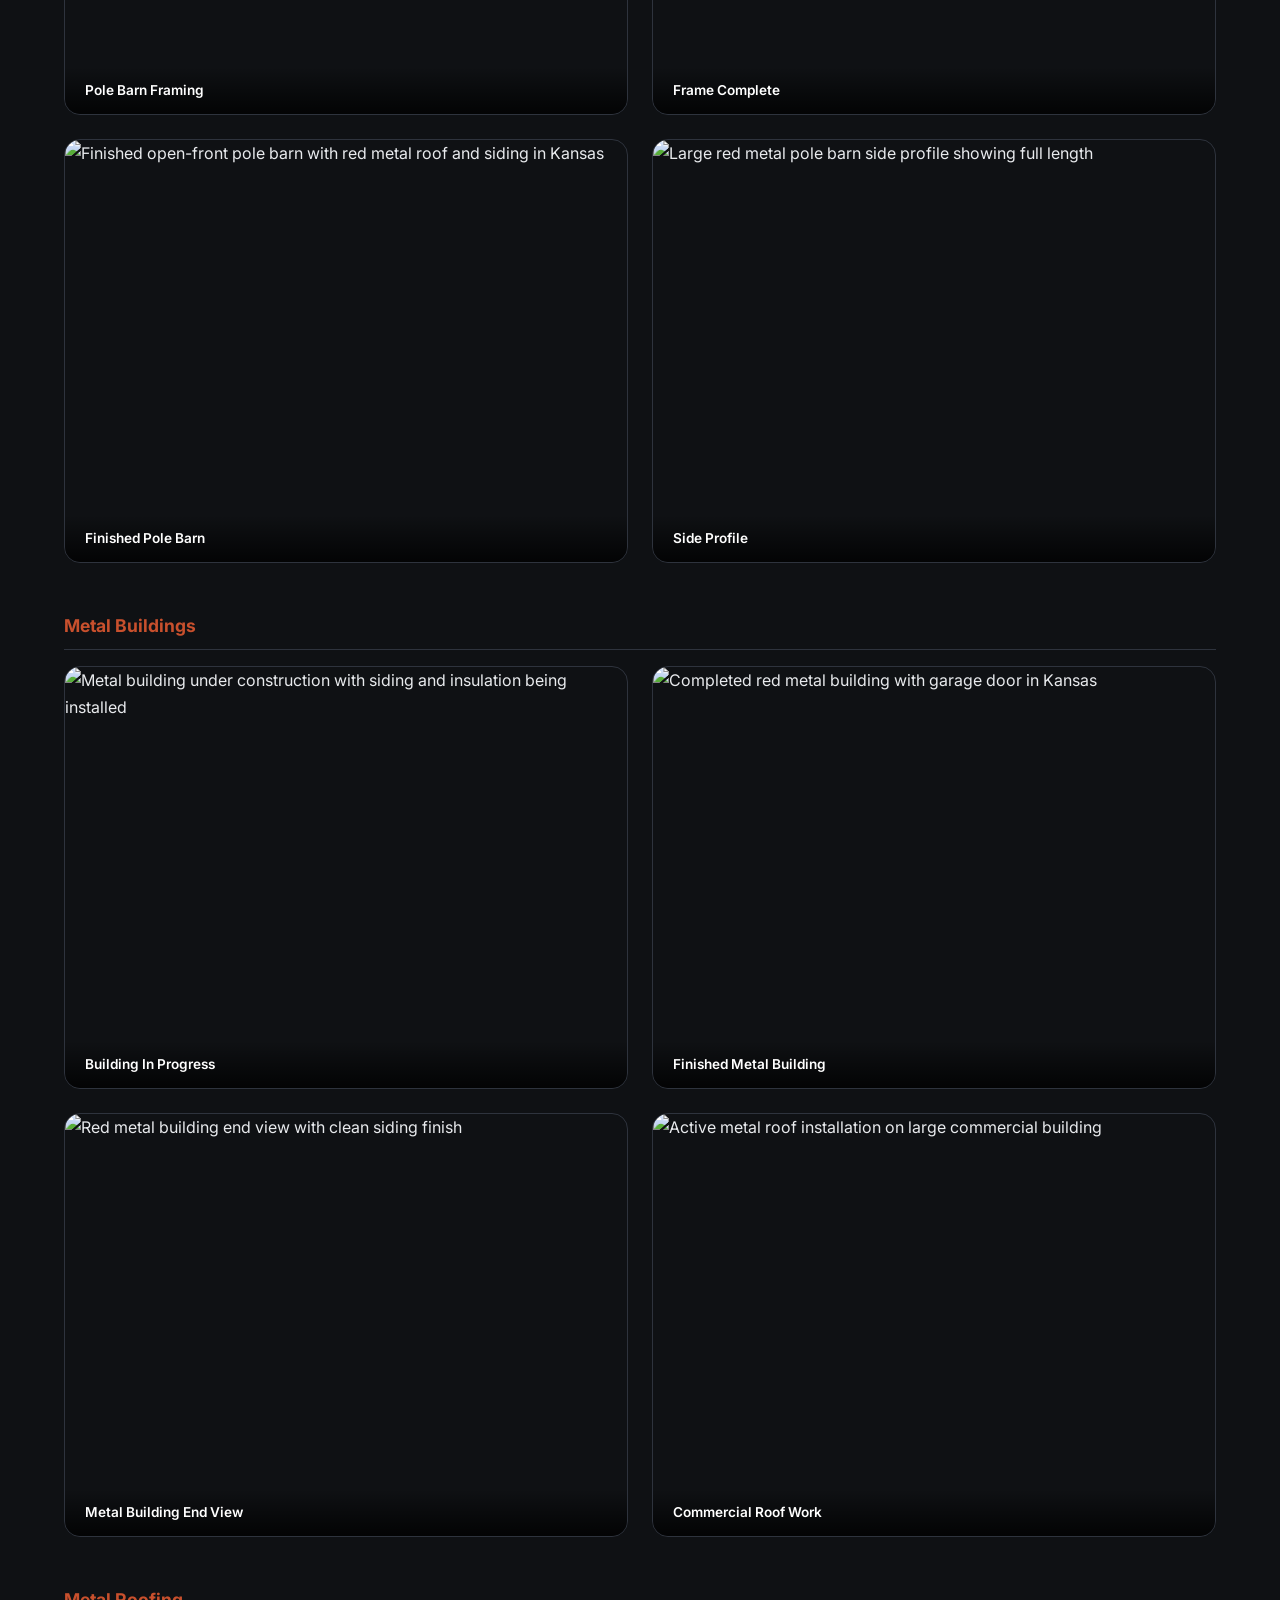
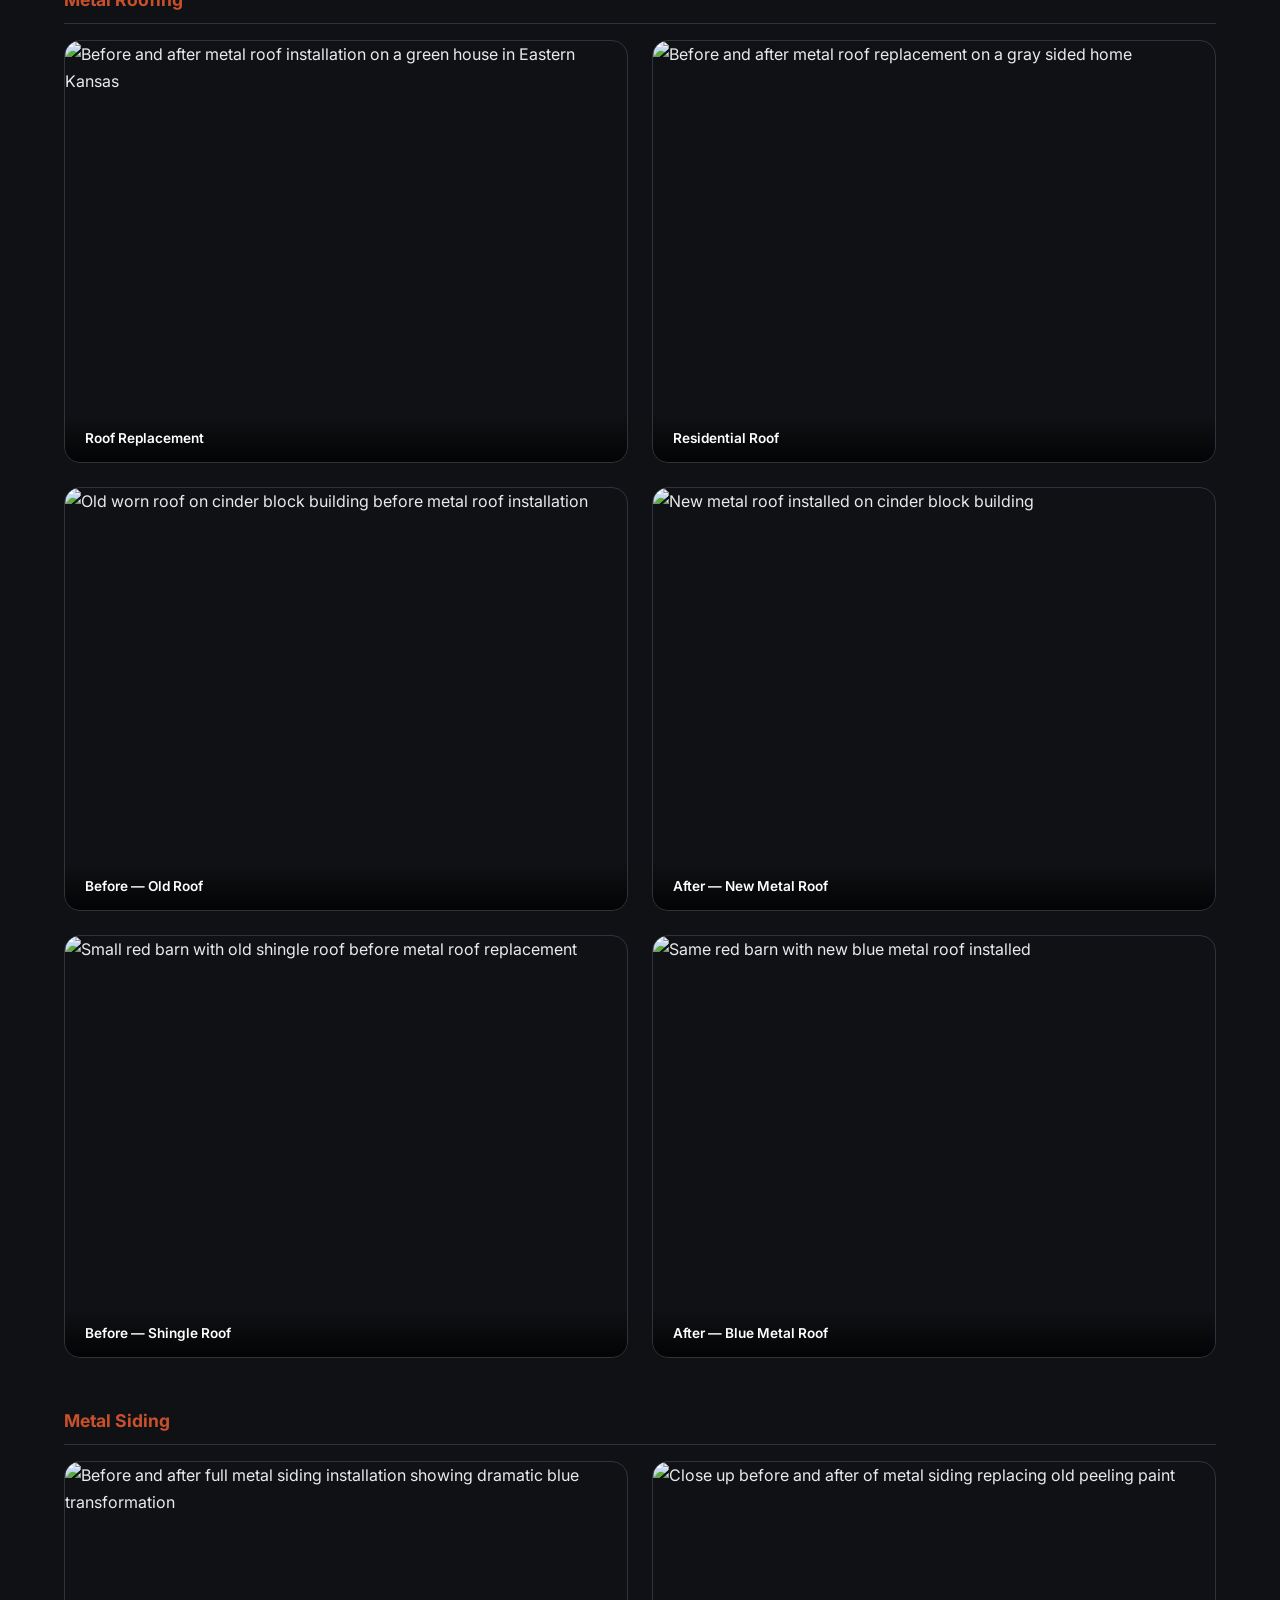
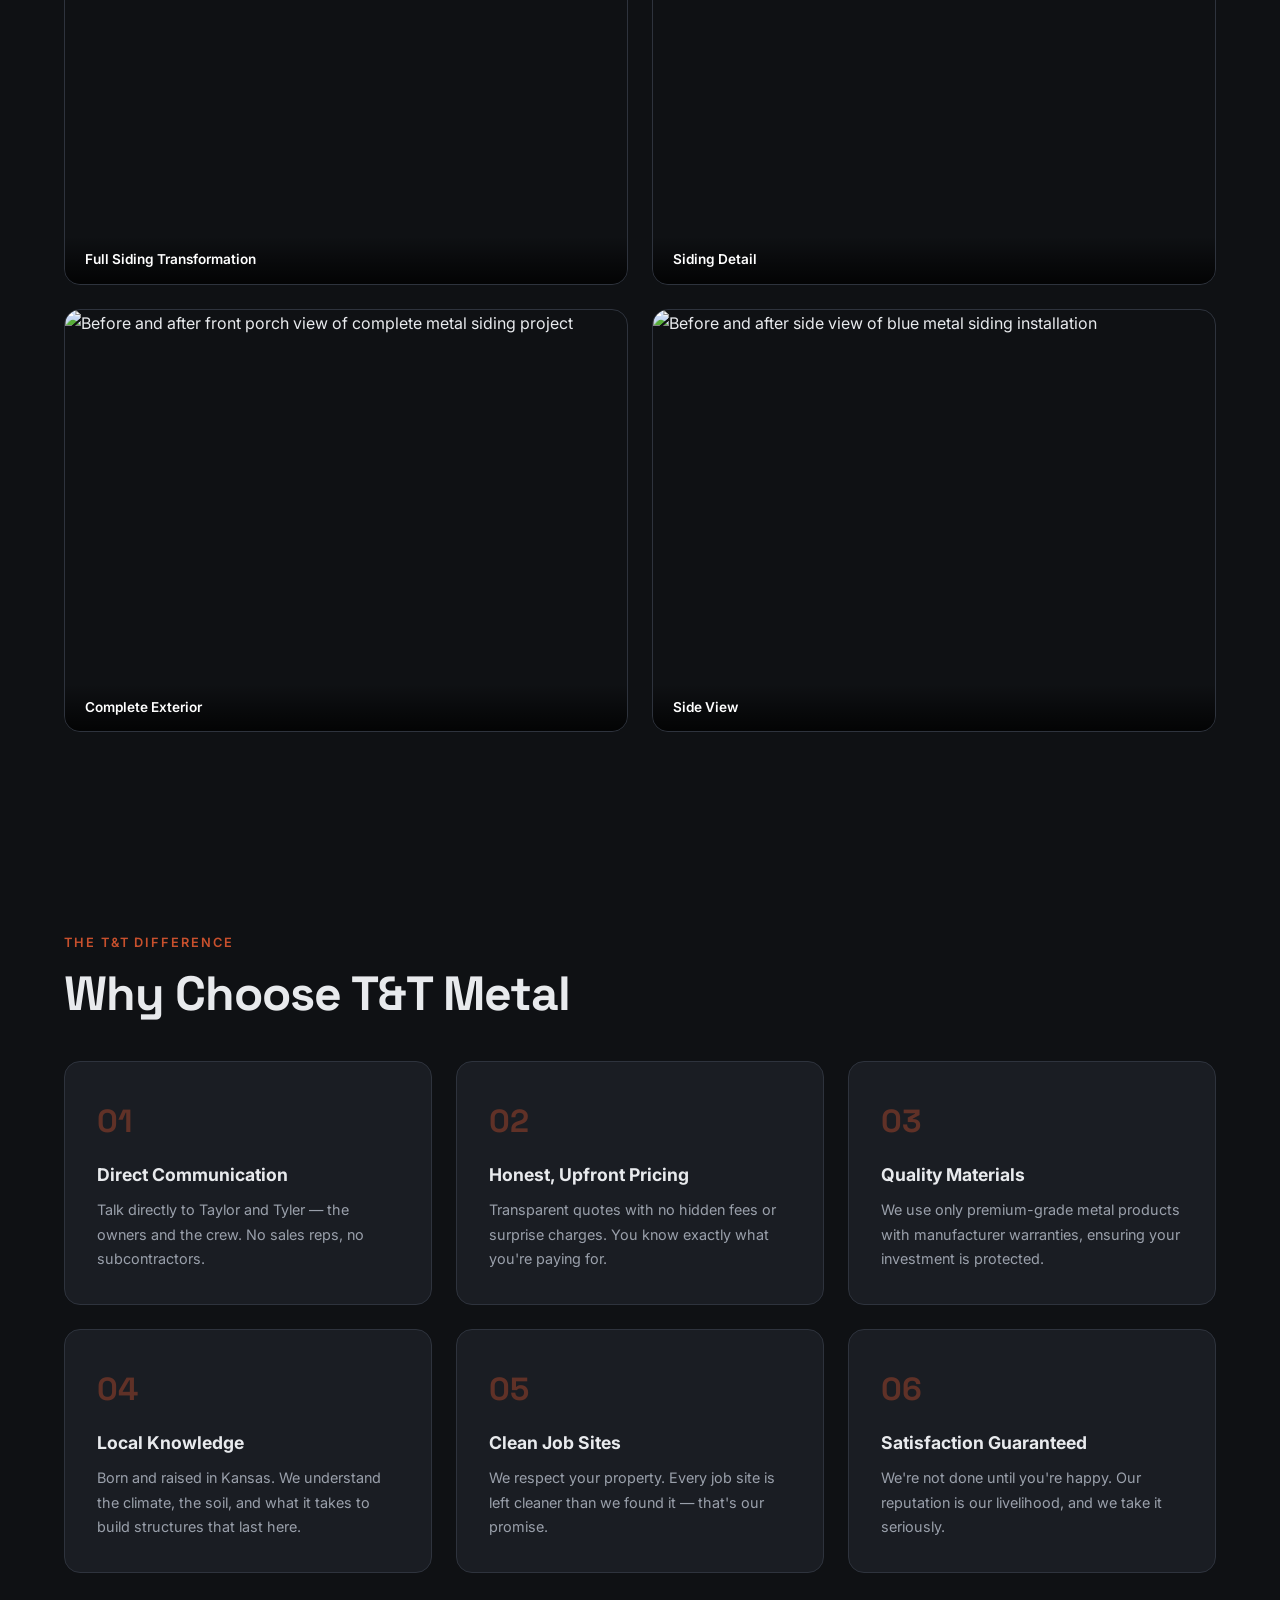
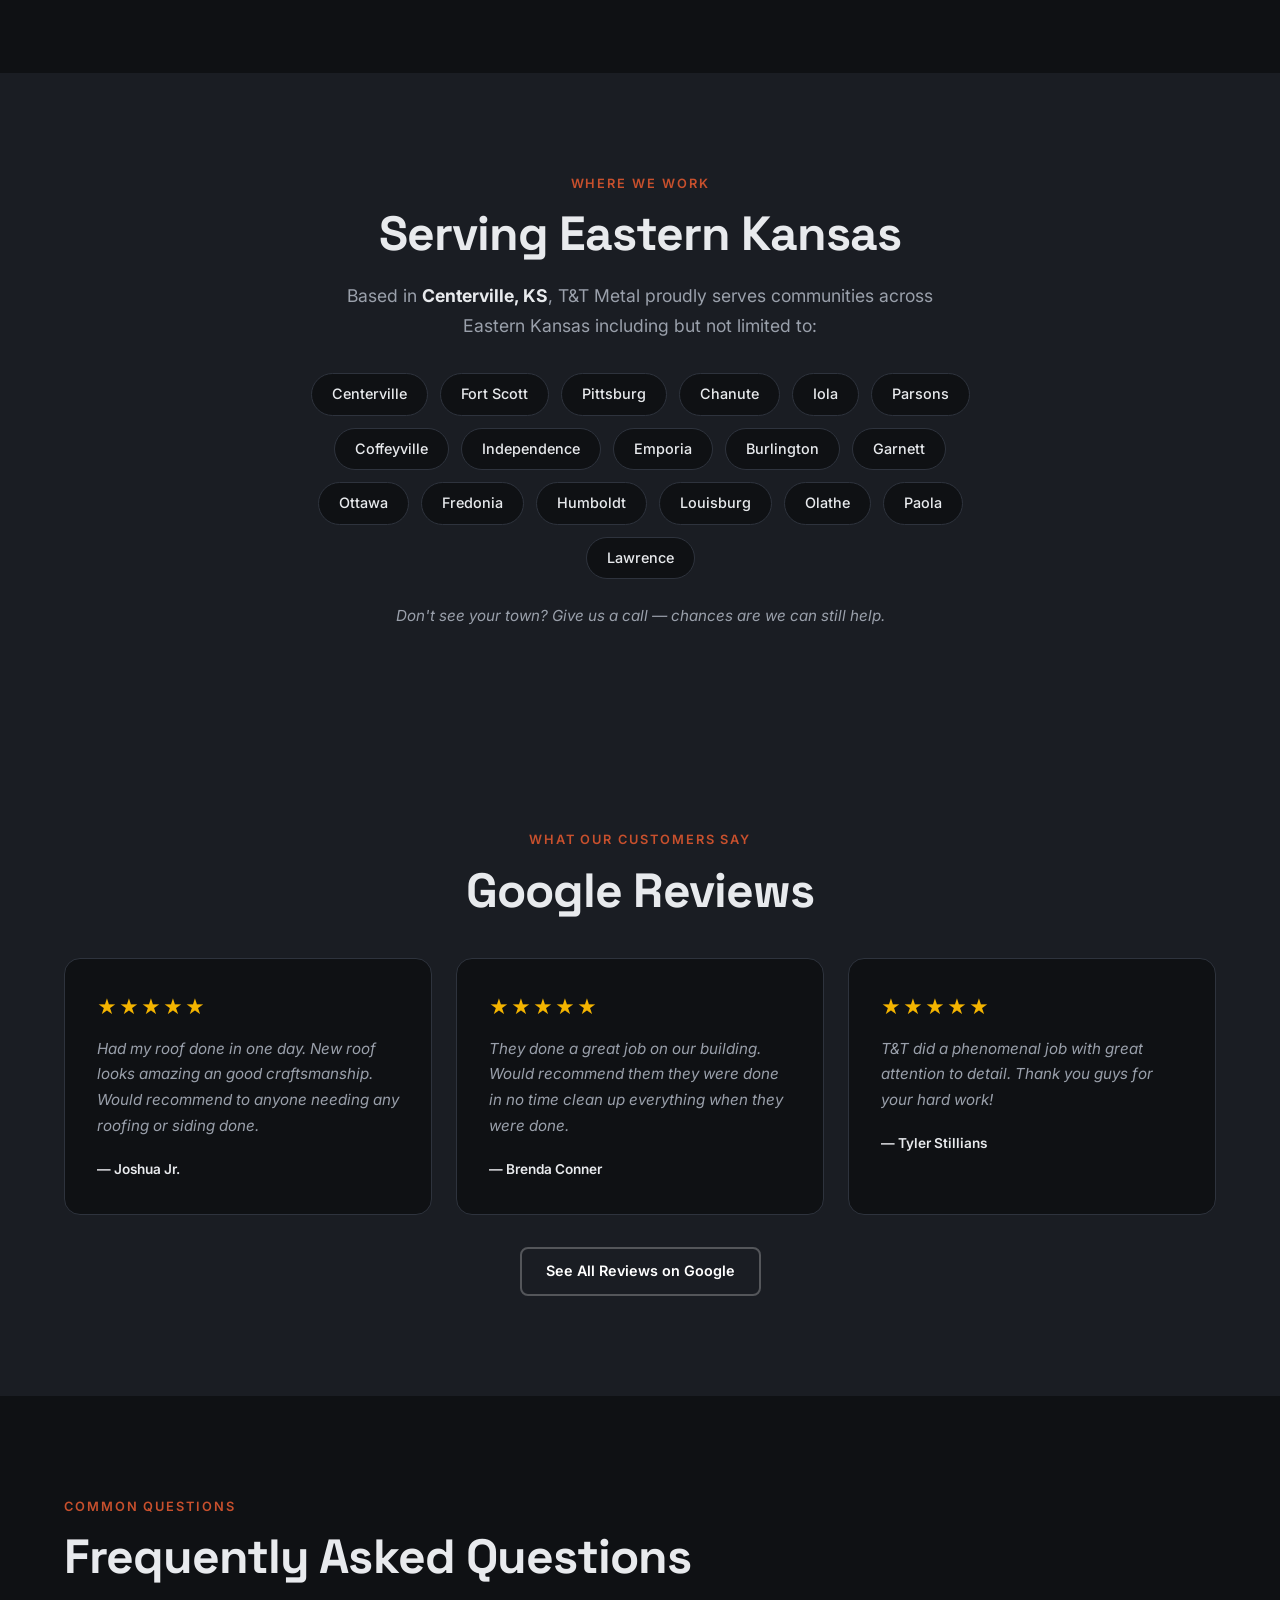
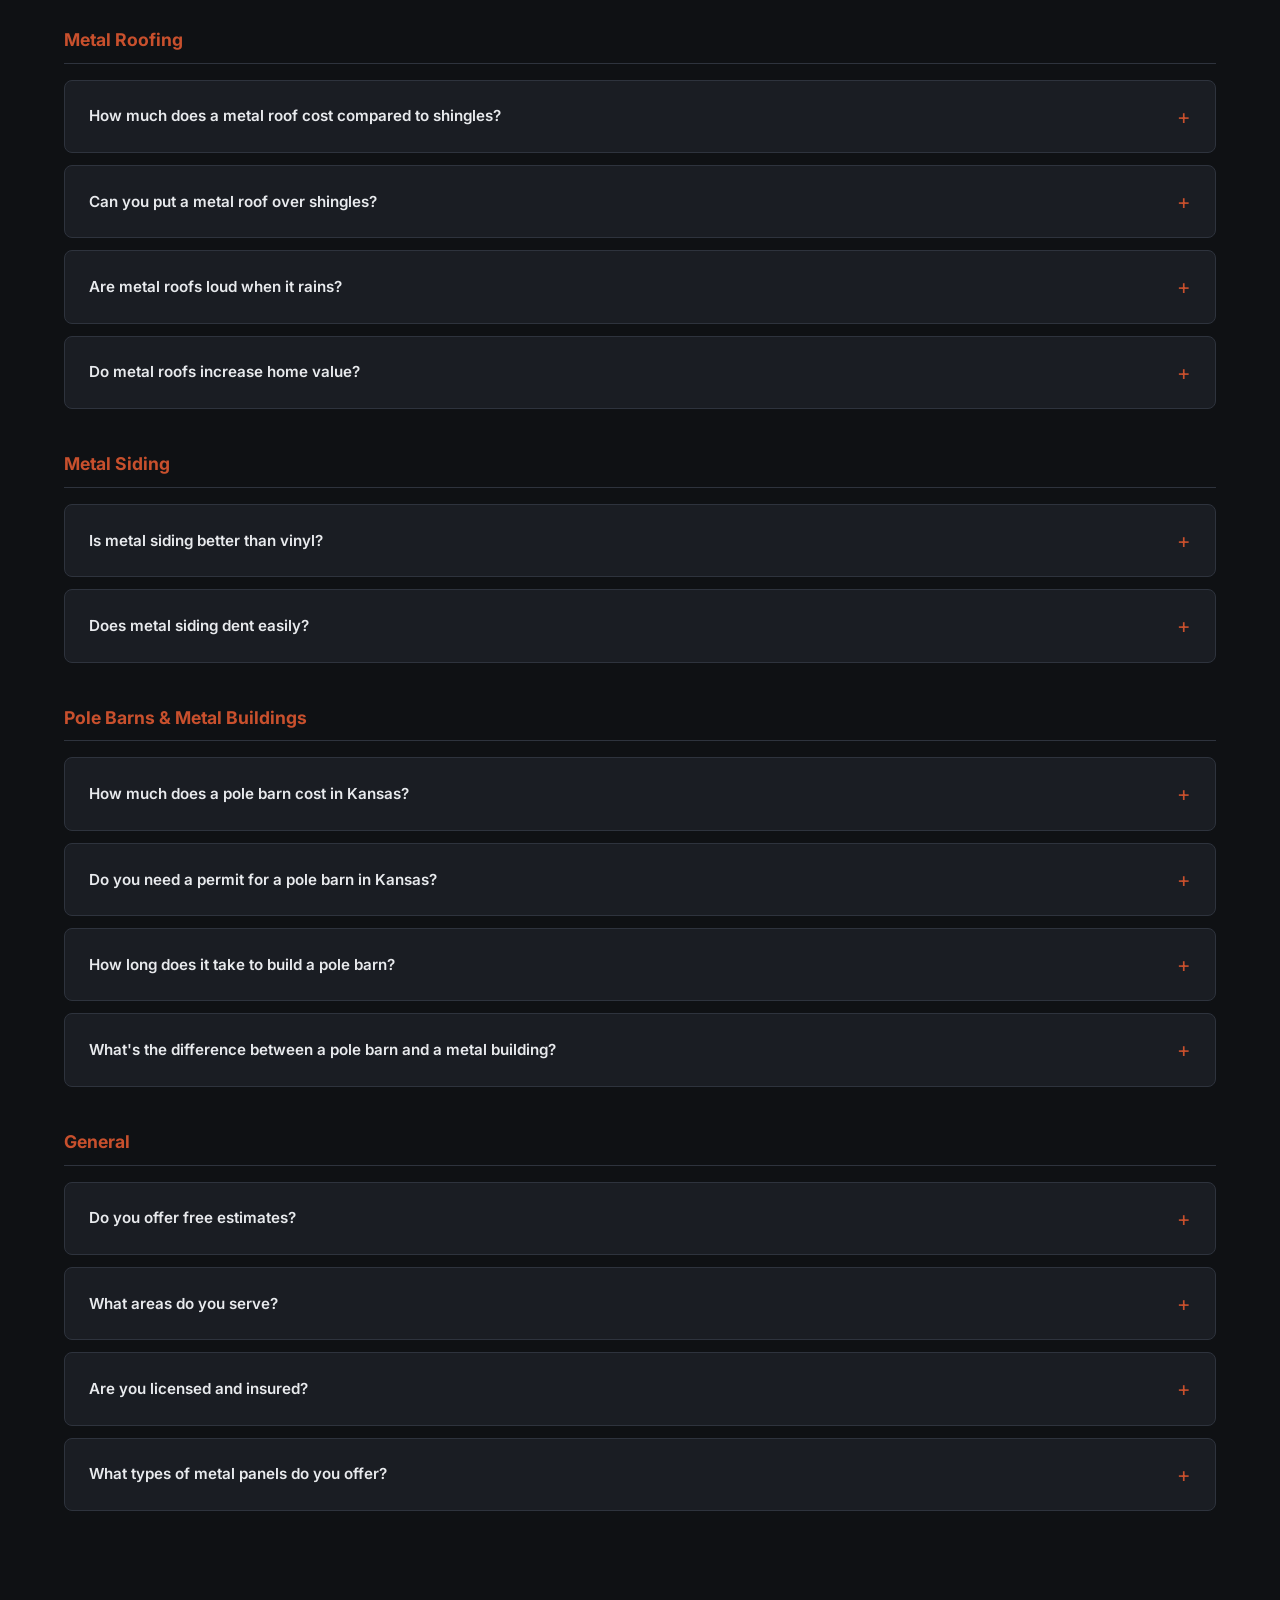
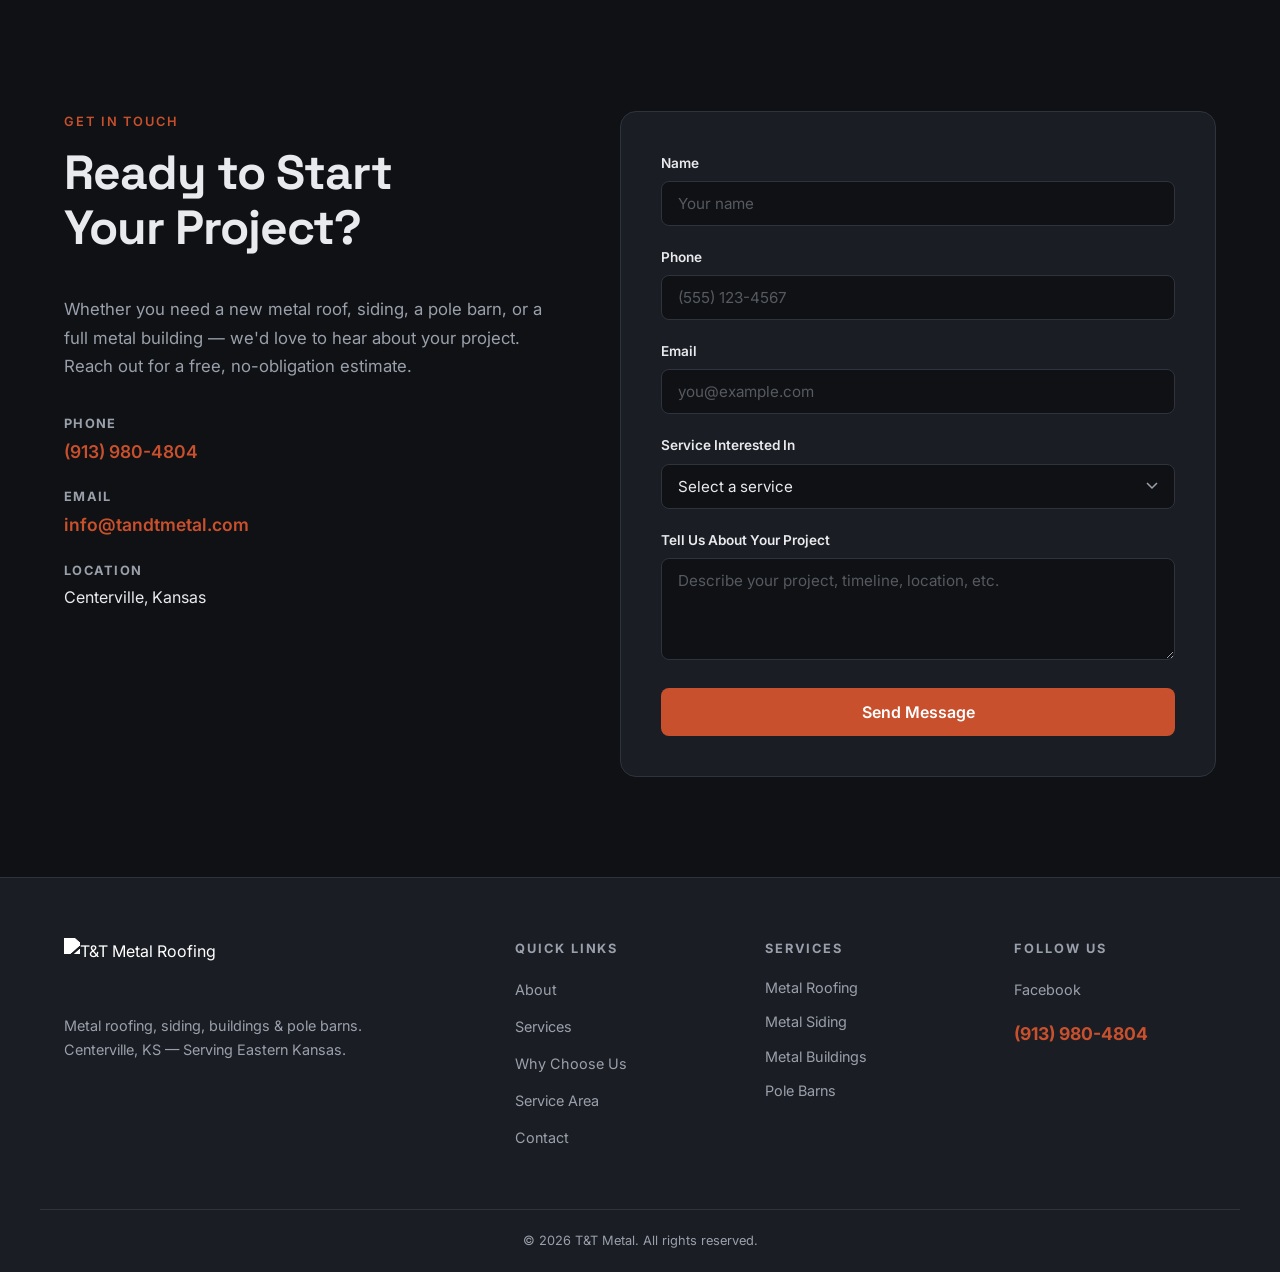
==== commit 817655e2: "Add FAQ section with structured data for SEO - 14 FAQs organized by category: Metal Roofing, Metal S" ====
--- a/index.html
+++ b/index.html
@@ -51,7 +51,55 @@
       { "@type": "Person", "name": "Taylor" },
       { "@type": "Person", "name": "Tyler" }
     ],
-    "sameAs": ["https://www.facebook.com/tandtmetal"]
+    "sameAs": ["https://www.facebook.com/tandtmetal", "https://g.page/r/CdmYf-Us5klBEBM"]
+  }
+  </script>
+  <script type="application/ld+json">
+  {
+    "@context": "https://schema.org",
+    "@type": "FAQPage",
+    "mainEntity": [
+      {
+        "@type": "Question",
+        "name": "How much does a metal roof cost compared to shingles?",
+        "acceptedAnswer": {
+          "@type": "Answer",
+          "text": "Metal roofing typically costs more upfront than shingles, but it far outlasts a traditional shingle roof. Over the life of your home, metal roofing often proves to be the more cost-effective option."
+        }
+      },
+      {
+        "@type": "Question",
+        "name": "Can you put a metal roof over shingles?",
+        "acceptedAnswer": {
+          "@type": "Answer",
+          "text": "Yes. In many cases, a metal roof can be installed directly over an existing shingle roof, which can save time and reduce labor costs."
+        }
+      },
+      {
+        "@type": "Question",
+        "name": "How much does a pole barn cost in Kansas?",
+        "acceptedAnswer": {
+          "@type": "Answer",
+          "text": "Costs vary based on size, features, and site conditions. As a general reference, an average 30x40 pole barn runs roughly $30,000."
+        }
+      },
+      {
+        "@type": "Question",
+        "name": "What's the difference between a pole barn and a metal building?",
+        "acceptedAnswer": {
+          "@type": "Answer",
+          "text": "Pole barns are framed with timber posts and are typically more cost-effective for agricultural and storage use. Metal buildings use a steel frame and are ordered as a building package from a manufacturer."
+        }
+      },
+      {
+        "@type": "Question",
+        "name": "Is metal siding better than vinyl?",
+        "acceptedAnswer": {
+          "@type": "Answer",
+          "text": "Metal siding offers superior resistance to hail, wind, and debris compared to vinyl. It holds up significantly better in severe weather."
+        }
+      }
+    ]
   }
   </script>
 </head>
@@ -69,6 +117,7 @@
         <li><a href="#gallery">Our Work</a></li>
         <li><a href="#why-us">Why Us</a></li>
         <li><a href="#area">Service Area</a></li>
+        <li><a href="#faq">FAQ</a></li>
         <li><a href="#contact" class="btn btn-nav">Get a Free Estimate</a></li>
       </ul>
       <button class="nav-toggle" id="navToggle" aria-label="Toggle navigation" aria-expanded="false">
@@ -362,7 +411,87 @@
           <span class="review-author">— Tyler Stillians</span>
         </div>
       </div>
-      <a href="https://www.google.com/search?q=T%26T+Metal+LLC+Centerville+KS+reviews" target="_blank" rel="noopener" class="btn btn-outline" style="margin-top: 32px;">See All Reviews on Google</a>
+      <a href="https://g.page/r/CdmYf-Us5klBEBM/review" target="_blank" rel="noopener" class="btn btn-outline" style="margin-top: 32px;">See All Reviews on Google</a>
+    </div>
+  </section>
+
+  <!-- FAQ -->
+  <section class="section faq" id="faq">
+    <div class="container">
+      <div class="section-label">Common Questions</div>
+      <h2>Frequently Asked Questions</h2>
+
+      <h3 class="faq-category">Metal Roofing</h3>
+      <div class="faq-list">
+        <details class="faq-item">
+          <summary>How much does a metal roof cost compared to shingles?</summary>
+          <p>Metal roofing typically costs more upfront than shingles, but it far outlasts a traditional shingle roof. Over the life of your home, metal roofing often proves to be the more cost-effective option. Contact us for a free estimate tailored to your project.</p>
+        </details>
+        <details class="faq-item">
+          <summary>Can you put a metal roof over shingles?</summary>
+          <p>Yes. In many cases, a metal roof can be installed directly over an existing shingle roof, which can save time and reduce labor costs. We'll assess your current roof and let you know the best approach for your situation.</p>
+        </details>
+        <details class="faq-item">
+          <summary>Are metal roofs loud when it rains?</summary>
+          <p>Not with proper installation. With the correct decking and insulation, a metal roof is comparable in noise level to any other roofing material.</p>
+        </details>
+        <details class="faq-item">
+          <summary>Do metal roofs increase home value?</summary>
+          <p>Yes. A metal roof is a strong selling point for buyers due to its durability, energy efficiency, and low maintenance requirements.</p>
+        </details>
+      </div>
+
+      <h3 class="faq-category">Metal Siding</h3>
+      <div class="faq-list">
+        <details class="faq-item">
+          <summary>Is metal siding better than vinyl?</summary>
+          <p>Metal siding offers superior resistance to hail, wind, and debris compared to vinyl. It holds up significantly better in severe weather, making it a popular choice here in Kansas.</p>
+        </details>
+        <details class="faq-item">
+          <summary>Does metal siding dent easily?</summary>
+          <p>No. Modern metal siding is built to withstand everyday impact. While no material is completely damage-proof, metal siding holds up well under normal conditions.</p>
+        </details>
+      </div>
+
+      <h3 class="faq-category">Pole Barns & Metal Buildings</h3>
+      <div class="faq-list">
+        <details class="faq-item">
+          <summary>How much does a pole barn cost in Kansas?</summary>
+          <p>Costs vary based on size, features, and site conditions. As a general reference, an average 30x40 pole barn runs roughly $30,000. Contact us for a free estimate specific to your project.</p>
+        </details>
+        <details class="faq-item">
+          <summary>Do you need a permit for a pole barn in Kansas?</summary>
+          <p>In most cases, yes. Permit requirements vary by county, so we recommend checking with your local county office. We're happy to help point you in the right direction.</p>
+        </details>
+        <details class="faq-item">
+          <summary>How long does it take to build a pole barn?</summary>
+          <p>Most pole barn projects are completed within one to two weeks, depending on size and complexity.</p>
+        </details>
+        <details class="faq-item">
+          <summary>What's the difference between a pole barn and a metal building?</summary>
+          <p>Pole barns are framed with timber posts and are typically more cost-effective for agricultural and storage use. Metal buildings use a steel frame and are ordered as a building package from a manufacturer. For pole barns, T&T orders all materials and handles the full build. For metal buildings, the customer orders the building package and T&T handles the assembly and construction.</p>
+        </details>
+      </div>
+
+      <h3 class="faq-category">General</h3>
+      <div class="faq-list">
+        <details class="faq-item">
+          <summary>Do you offer free estimates?</summary>
+          <p>Yes. We provide free, no-obligation estimates on all of our services. Give us a call at <a href="tel:+19139804804">(913) 980-4804</a> or fill out our <a href="#contact">contact form</a> to get started.</p>
+        </details>
+        <details class="faq-item">
+          <summary>What areas do you serve?</summary>
+          <p>We're based in Centerville, KS and serve communities across Eastern Kansas including Fort Scott, Pittsburg, Chanute, Iola, Parsons, Coffeyville, Independence, Emporia, Ottawa, Louisburg, Olathe, Paola, Lawrence, and surrounding areas. Don't see your town? Give us a call &mdash; chances are we can still help.</p>
+        </details>
+        <details class="faq-item">
+          <summary>Are you licensed and insured?</summary>
+          <p>Yes. T&T Metal is fully licensed and insured.</p>
+        </details>
+        <details class="faq-item">
+          <summary>What types of metal panels do you offer?</summary>
+          <p>We work with a range of metal panel profiles including Ag Panel, R-Panel, Standing Seam, and Board and Batten. We'll help you choose the right option based on your project needs and budget.</p>
+        </details>
+      </div>
     </div>
   </section>
 
--- a/styles.css
+++ b/styles.css
@@ -460,6 +460,66 @@
   font-weight: 600;
   color: var(--color-text);
 }
+
+/* ---- FAQ ---- */
+.faq { background: var(--color-bg); }
+.faq-category {
+  font-size: 1.1rem;
+  font-weight: 700;
+  color: var(--color-accent);
+  margin-bottom: 16px;
+  padding-bottom: 8px;
+  border-bottom: 1px solid var(--color-border);
+}
+.faq-list + .faq-category {
+  margin-top: 40px;
+}
+.faq-list {
+  display: flex;
+  flex-direction: column;
+  gap: 12px;
+}
+.faq-item {
+  background: var(--color-surface);
+  border: 1px solid var(--color-border);
+  border-radius: var(--radius);
+  transition: border-color var(--transition);
+}
+.faq-item:hover { border-color: var(--color-accent); }
+.faq-item summary {
+  padding: 18px 24px;
+  font-weight: 600;
+  font-size: 0.95rem;
+  cursor: pointer;
+  list-style: none;
+  display: flex;
+  justify-content: space-between;
+  align-items: center;
+}
+.faq-item summary::-webkit-details-marker { display: none; }
+.faq-item summary::after {
+  content: '+';
+  font-size: 1.3rem;
+  font-weight: 400;
+  color: var(--color-accent);
+  flex-shrink: 0;
+  margin-left: 16px;
+  transition: transform var(--transition);
+}
+.faq-item[open] summary::after {
+  content: '−';
+}
+.faq-item p {
+  padding: 0 24px 18px;
+  color: var(--color-text-muted);
+  font-size: 0.95rem;
+  line-height: 1.7;
+}
+.faq-item a {
+  color: var(--color-accent);
+  font-weight: 600;
+}
+.faq-item a:hover { color: var(--color-accent-hover); }
 
 /* ---- CONTACT ---- */
 .contact { background: var(--color-bg); }
